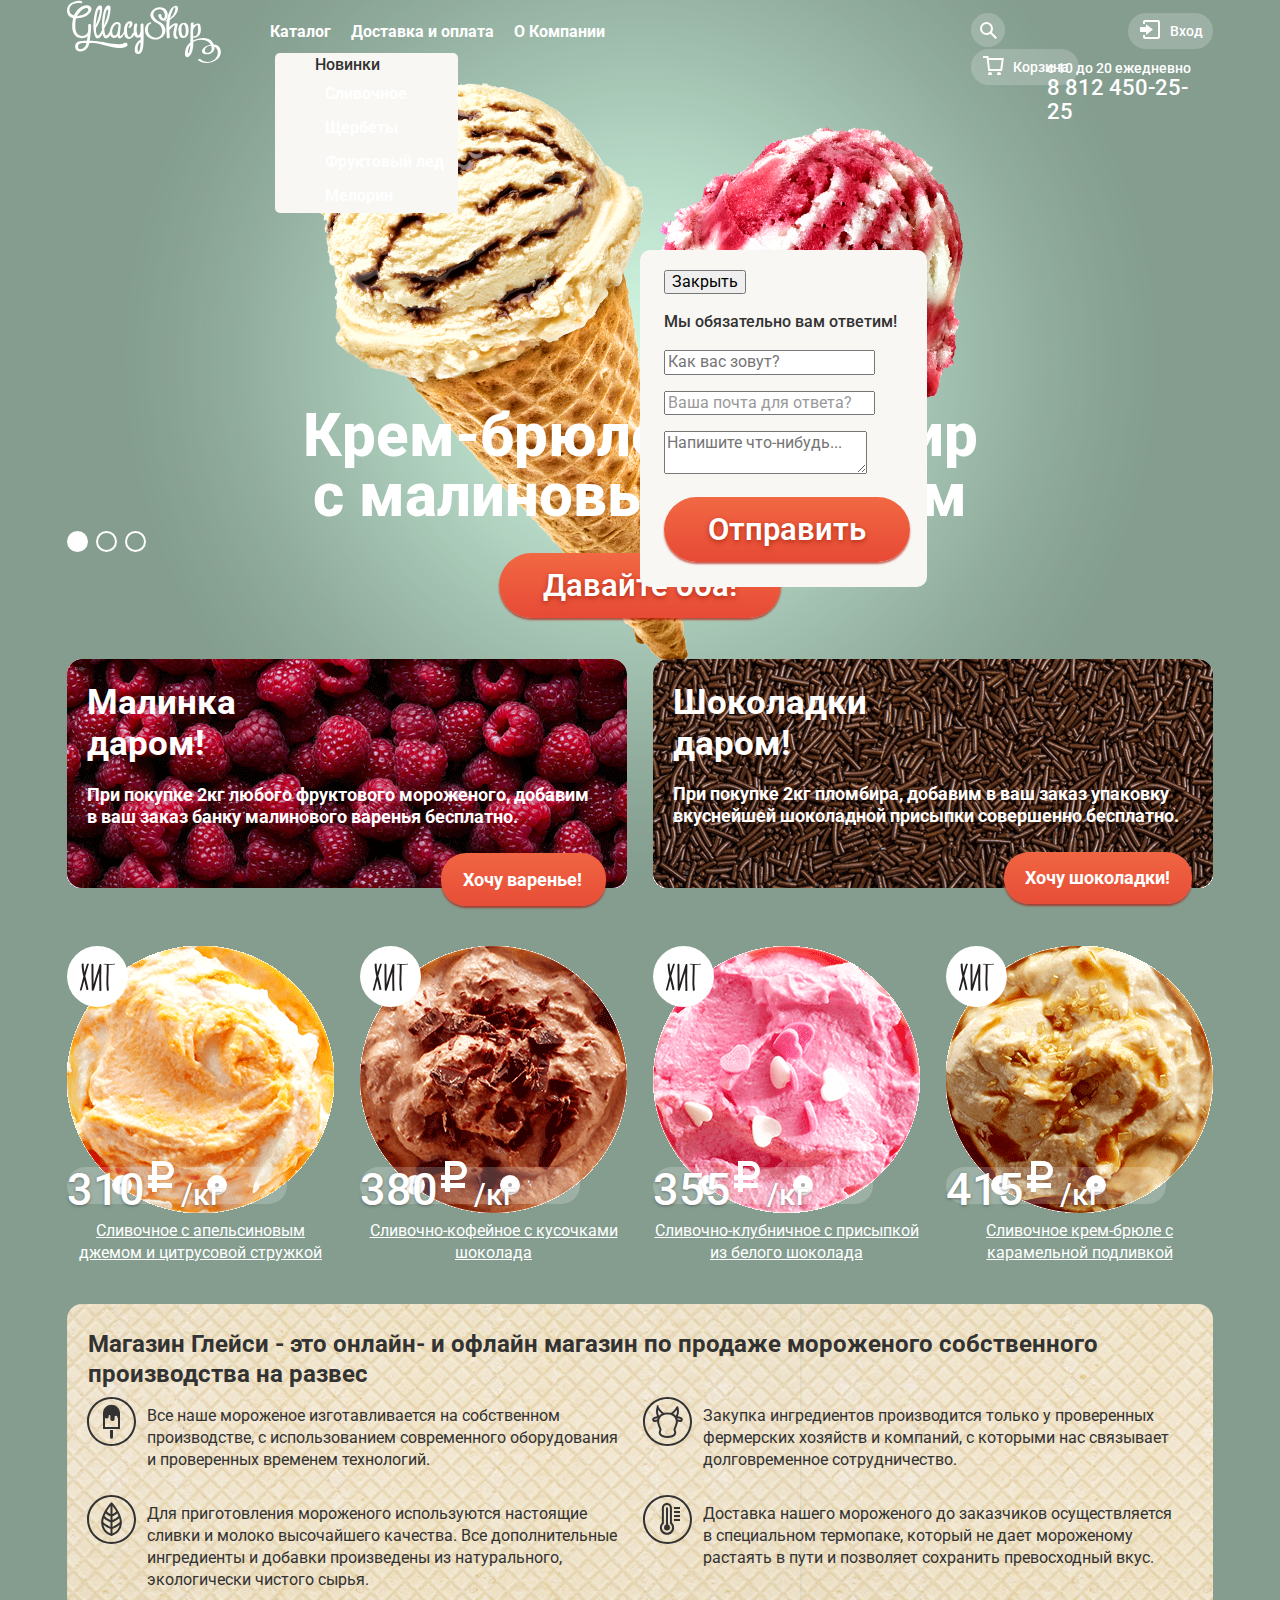
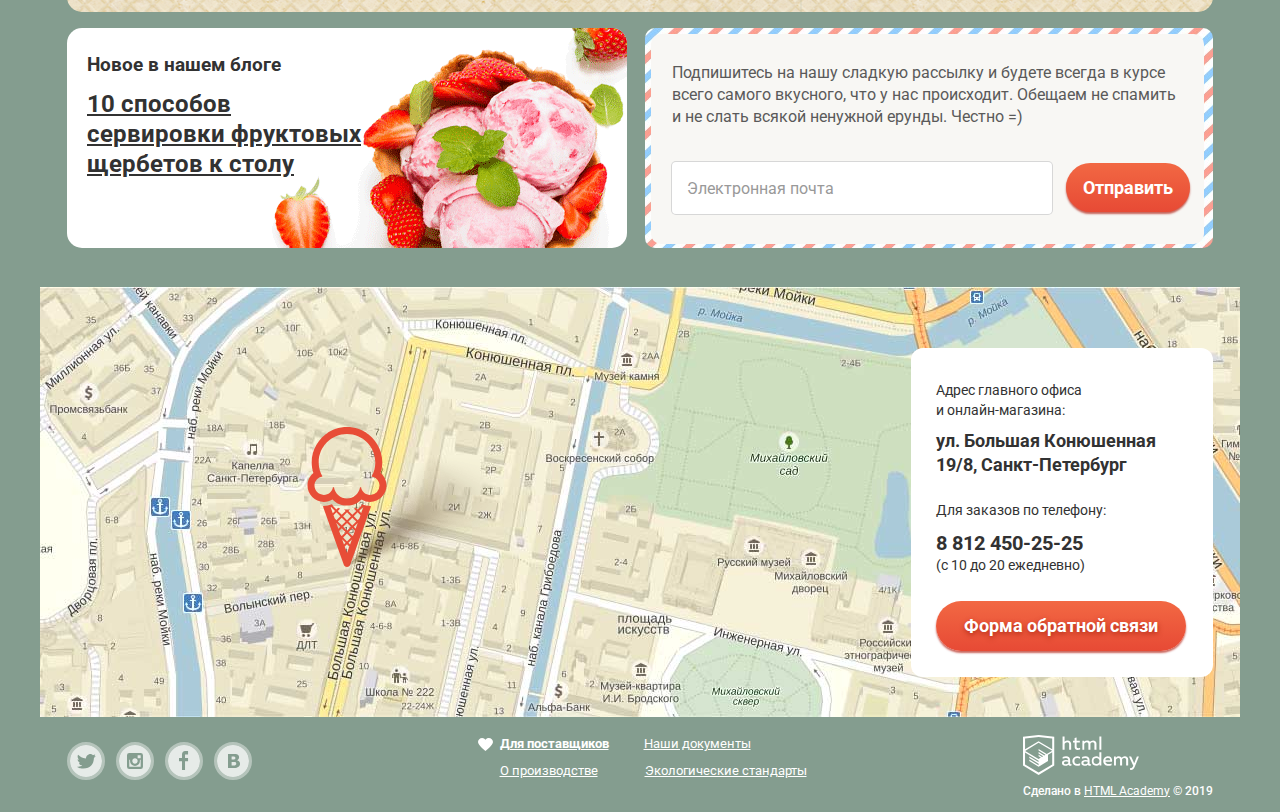
==== index.html @ 5ae2650d "изменяет стилизацию модалок" ====
<!DOCTYPE html>
<html lang="ru">

<head>
  <meta charset="utf-8">
  <title>HTML Academy: Глейси</title>
  <meta name="format-detection" content="telephone=no">
  <link href="https://fonts.googleapis.com/css?family=Roboto:700,900,500&subset=latin,cyrillic" rel="stylesheet"
    type="text/css">
  <link href="css/normalize.css" rel="stylesheet">
  <link href="css/style.css" rel="stylesheet">
</head>

<body>

  <input class="visually-hidden" type="radio" id="product-1" name="toggle" checked>
  <input class="visually-hidden" type="radio" id="product-2" name="toggle">
  <input class="visually-hidden" type="radio" id="product-3" name="toggle">

  <div class="site-wrapper">

    <header class="container main-header">

      <nav class="main-navigation">
        <a class="main-header-logo">
          <img src="img/svg-gllacy/logo.svg" width="154" height="64" alt="Логотип магазина Gllacy">
        </a>
        <ul class="site-navigation">
          <li class="catalog"><a href="catalog.html">Каталог</a>
            <ul class="modal modal-new-items">
              <li class="list-new-items">Новинки</li>
              <li><a href="#">Сливочное</a></li>
              <li><a href="#">Щербеты</a></li>
              <li><a href="#">Фруктовый лед</a></li>
              <li><a href="#">Мелорин</a></li>
            </ul>
          </li>
          <li class="delivery-payment"><a href="#">Доставка и оплата</a></li>
          <li class="about-company"><a href="#">О Компании</a></li>
        </ul>
        <ul class="user-navigation">
          <li>
            <a href="#" aria-label="Поиск" class="search-navigation"><span class="visually-hidden">Поиск</span></a>
            <form class="modal modal-search" action="https://echo.htmlacademy.ru" method="post">
              <p>
                <label class="visually-hidden" for="search-navigation">Поиск</label>
                <input class="search-navigation-user" id="search-navigation" type="search" name="search-navigation"
                  placeholder="Что ищем?">
              </p>
            </form>
          </li>
          <li>
            <a href="#" aria-label="Вход" class="login-navigation">Вход</a>
            <form class="modal modal-login" action="https://echo.htmlacademy.ru" method="post">
              <p>
                <label class="visually-hidden" for="modal-email">Электронная почта</label>
                <input class="login-modal-email" id="modal-email" type="email" name="login" placeholder="Электронная почта">
              </p>
              <p>
                <label class="visually-hidden" for="user-password">Пароль</label>
                <input class="login-modal-password" id="user-password" type="password" name="password" placeholder="Пароль">
              </p>
              <div class="login-help">
                <button class="login-button" type="submit">
                  Войти
                </button>
                <p class="login-password-info">
                  <a class="restore" href="#">Забыли пароль?</a>
                  <a class="new-registration" href="#">Новая регистрация</a>
                </p>
              </div>
            </form>
          </li>
          <li><a href="#" aria-label="Корзина" class="purchase-navigation">Корзина</a></li>
        </ul>
      </nav>
      <p class="schedule">с 10 до 20 ежедневно <a href="tel:+78124502525">8 812 450-25-25</a></p>

    </header>

    <div class="container">
      <section class="slider">
        <div class="slider-controls">
          <label for="product-1">Первый</label>
          <label for="product-2">Второй</label>
          <label for="product-3">Третий</label>
        </div>
        <ul class="slider-list">
          <li class="slider-item slide" id="slide1">
            <h3 class="slide-title">
              Крем-брюле и пломбир с малиновым джемом
            </h3>
            <a class="button slide-button" href="#">Давайте оба!</a>
          </li>
          <li class="slider-item slide" id="slide2">
            <h3 class="slide-title">
              Шоколадный пломбир и лимонный сорбет
            </h3>
            <a class="button slide-button" href="#">Давайте оба!</a>
          </li>
          <li class="slider-item slide" id="slide3">
            <h3 class="slide-title">
              Пломбир с помадкой и клубничный щербет
            </h3>
            <a class="button slide-button" href="#">Давайте оба!</a>
          </li>
        </ul>
      </section>
    </div>

    <main class="container">

      <h1 class="visually-hidden">Магазин «Глейси»</h1>

      <form class="modal modal-feedback" action="https://echo.htmlacademy.ru" method="post">
        <button class="modal-close" type="button">Закрыть</button>
        <p>Мы обязательно вам ответим!</p>
        <p>
          <label class="visually-hidden" for="your-name">Имя</label>
          <input class="login-name-user" id="your-name" type="text" name="login" placeholder="Как вас зовут?">
        </p>
        <p>
          <label class="visually-hidden" for="your-email">Почта для ответа</label>
          <input class="login-name-user" id="your-email" type="email" name="email" placeholder="Ваша почта для ответа?">
        </p>
        <p>
          <label class="visually-hidden" for="your-email">Сообщение клиента</label>
            <textarea id="your-message" placeholder="Напишите что-нибудь..."></textarea>
        </p>
        <button class="button" type="submit">
          Отправить
        </button>
      </form>

      <section class="promotion">
        <div class="promotion-raspberry">
          <h2 class="raspberry-free">Малинка даром!</h2>
          <p class="special-offer">При покупке 2кг любого фруктового мороженого, добавим в ваш заказ банку малинового
            варенья бесплатно.</p>
          <a href="#">Хочу варенье!</a>
        </div>
        <div class="promotion-chocolate">
          <h2 class="chocolate-free">Шоколадки даром!</h2>
          <p class="special-offer">При покупке 2кг пломбира, добавим в ваш заказ упаковку вкуснейшей шоколадной присыпки
            совершенно бесплатно.
          </p>
          <a href="#">Хочу шоколадки!</a>
        </div>
      </section>
      <section class="best-choice">
        <div class="ice-cream">
          <img src="img/ice-cream-creamy.png" width="267" height="267"
            alt="Сливочное с апельсиновым джемом и цитрусовой стружкой">
          <p class="price">310 <span class="weight">/кг</span></p>
          <a href="#">Сливочное с апельсиновым джемом и цитрусовой стружкой</a>
          <div class="quick-review">
            <a href="#">Быстрый просмотр</a>
          </div>
        </div>
        <div class="ice-cream">
          <img src="img/ice-cream-coffee.png" width="267" height="267" alt="Сливочно-кофейное с кусочками шоколада">
          <p class="price">380 <span class="weight">/кг</span></p>
          <a href="#">Сливочно-кофейное с кусочками шоколада</a>
          <div class="quick-review">
            <a href="#">Быстрый просмотр</a>
          </div>
        </div>
        <div class="ice-cream">
          <img src="img/ice-cream-strawberry.png" width="267" height="267"
            alt="Сливочно-клубничное с присыпкой из белого шоколада">
          <p class="price">355 <span class="weight">/кг</span></p>
          <a href="#">Сливочно-клубничное с присыпкой из белого шоколада</a>
          <div class="quick-review">
            <a href="#">Быстрый просмотр</a>
          </div>
        </div>
        <div class="ice-cream">
          <img src="img/ice-cream-creme-brulee.png" width="267" height="267"
            alt="Сливочное крем-брюле с карамельной подливкой">
          <p class="price">415 <span class="weight">/кг</span></p>
          <a href="#">Сливочное крем-брюле с карамельной подливкой</a>
          <div class="quick-review">
            <a href="#">Быстрый просмотр</a>
          </div>
        </div>
      </section>
      <section class="about-gllacy-store">
        <h3 class="features">Магазин Глейси - это онлайн- и офлайн магазин по продаже мороженого собственного
          производства
          на развес</h3>
        <ul class="features-list">
          <li class="feature-item">
            <p>Все наше мороженое изготавливается на собственном производстве, с использованием
              современного оборудования и проверенных временем технологий.</p>
          </li>
          <li class="feature-item">
            <p>Закупка ингредиентов производится только у проверенных фермерских хозяйств и компаний, с
              которыми нас связывает долговременное сотрудничество.</p>
          </li>
          <li class="feature-item">
            <p>Для приготовления мороженого используются настоящие сливки и молоко высочайшего качества.
              Все дополнительные ингредиенты и добавки произведены из натурального, экологически чистого сырья.</p>
          </li>
          <li class="feature-item">
            <p>Доставка нашего мороженого до заказчиков осуществляется в специальном термопаке, который
              не дает мороженому растаять в пути и позволяет сохранить превосходный вкус.</p>
          </li>
        </ul>
      </section>
      <div class="index-columns">
        <article class="news">
          <h3 class="news-title">Новое в нашем блоге</h3>
          <a href="#">10 способов сервировки фруктовых щербетов к столу</a>
        </article>
        <div class="mail-background">
          <section class="subscribe">
            <p class="call-to-subscribe">Подпишитесь на нашу сладкую рассылку и будете всегда в курсе всего самого
              вкусного, что у нас происходит.
              Обещаем не спамить и не слать всякой ненужной ерунды. Честно =)</p>
            <form class="user" action="https://echo.htmlacademy.ru" method="post">
              <input type="email" id="user-mail" placeholder="Электронная почта">
              <button class="submit">Отправить</button>
            </form>
          </section>
        </div>
      </div>

    </main>

    <section class="map">
      <div class="container">
        <address class="address">
          <p class="address-announcement">Адрес главного офиса и онлайн-магазина:</p>
          <p class="address-office">ул. Большая Конюшенная 19/8, Санкт-Петербург</p>
          <p class="order-phone">Для заказов по телефону:</p>
          <p class="phone-schedule"><a href="tel:+78124502525">8 812 450-25-25</a>
            (с 10 до 20 ежедневно)</p>
          <button class="button">Форма обратной связи</button>
        </address>
      </div>
    </section>

    <footer class="container">

      <div class="main-footer">
        <div class="footer-social">
          <a href="https://twitter.com" class="social-icon social-icon-twitter" aria-label="Глейси в Твиттере">
            <svg xmlns="http://www.w3.org/2000/svg" width="32" height="32" viewBox="0 0 32 32">
              <path fill="#FFF"
                d="M16 0C7.164 0 0 7.164 0 16c0 8.837 7.164 16 16 16 8.837 0 16-7.163 16-16 0-8.836-7.163-16-16-16zm7.944 12.809c-.251 6.516-3.463 10.832-10.992 10.702h-.486c-.447 0-4.543-.443-5.344-1.823 2.479.19 4.247-.406 5.12-1.136-1.048-.289-2.923-.461-3.251-2.848.384.104.618.221 1.299.113-1.307-.824-2.758-1.519-2.679-3.643.311.317 1.164.518 1.46.457-.768-.233-2.149-3.244-.974-4.781 1.984 1.79 4.075 3.482 7.804 3.643.227-2.214 1.24-3.699 3.168-4.325 1.84-.479 3.255.26 3.901 1.138.737-.224 1.453-.466 2.193-.685-.004.833-.569 1.463-.935 1.709.747.165 1.423-.475 1.423-.475-.184.963-1.094 1.725-1.707 1.954z">
              </path>
            </svg>
          </a>
          <a href="https://www.instagram.com" class="social-icon social-icon-instagram"
            aria-label="Глейси в Инстаграме">
            <svg xmlns="http://www.w3.org/2000/svg" width="32" height="32" viewBox="0 0 32 32">
              <g fill="#FFF">
                <path
                  d="M20.916 16a4.938 4.938 0 1 1-9.877 0c0-.394.051-.773.138-1.14h-.897v6.838h11.396V14.86h-.897c.086.367.137.746.137 1.14z">
                </path>
                <path
                  d="M15.978 18.659c1.466 0 2.659-1.193 2.659-2.659s-1.193-2.659-2.659-2.659c-1.466 0-2.659 1.193-2.659 2.659s1.192 2.659 2.659 2.659zM18.637 10.302h3.039v3.039h-3.039z">
                </path>
                <path
                  d="M16 0C7.164 0 0 7.164 0 16c0 8.837 7.164 16 16 16 8.837 0 16-7.163 16-16 0-8.836-7.163-16-16-16zm7.955 21.698a2.285 2.285 0 0 1-2.279 2.279H10.279A2.285 2.285 0 0 1 8 21.698V10.302a2.286 2.286 0 0 1 2.279-2.279h11.396a2.286 2.286 0 0 1 2.279 2.279v11.396z">
                </path>
              </g>
            </svg>
          </a>
          <a href="https://www.facebook.com" class="social-icon social-icon-fb" aria-label="Глейси в Фейсбуке">
            <svg xmlns="http://www.w3.org/2000/svg" width="32" height="32" viewBox="0 0 32 32">
              <path fill="#FFF"
                d="M16 0C7.164 0 0 7.163 0 16s7.164 16 16 16c8.837 0 16-7.164 16-16S24.837 0 16 0zm4.062 9.455h-3.021v3.444h3.021v3.445h-3.021v8.61H14.02v-8.61H11v-3.445h3.021V9.455c0-1.902 1.353-3.445 3.021-3.445h3.021v3.445z">
              </path>
            </svg>
          </a>
          <a href="https://vk.com" class="social-icon social-icon-vk" aria-label="Глейси во Вконтакте">
            <svg xmlns="http://www.w3.org/2000/svg" width="32" height="32" viewBox="0 0 32 32">
              <g fill="#FFF">
                <path
                  d="M16.637 14.495c.402-.019.719-.082.951-.188.326-.145.54-.33.641-.559.101-.229.15-.496.15-.797 0-.232-.058-.465-.174-.697-.116-.232-.322-.405-.617-.517-.264-.1-.592-.155-.984-.165a76.242 76.242 0 0 0-1.652-.014h-.339v2.965h.565c.571 0 1.057-.009 1.459-.028zM18.118 17.084c-.282-.081-.672-.125-1.166-.132a127.97 127.97 0 0 0-1.55-.009h-.79v3.493h.264c1.014 0 1.74-.003 2.18-.009a3.2 3.2 0 0 0 1.212-.245c.377-.157.633-.364.774-.625s.214-.562.214-.9c0-.446-.088-.788-.261-1.03-.17-.241-.464-.423-.877-.543z" />
                <path
                  d="M16 0C7.164 0 0 7.164 0 16c0 8.837 7.164 16 16 16 8.837 0 16-7.163 16-16 0-8.836-7.163-16-16-16zm6.602 20.531a3.73 3.73 0 0 1-1.124 1.327c-.552.415-1.161.71-1.823.886s-1.501.264-2.519.264h-6.121V8.987h5.443c1.13 0 1.957.038 2.48.113a5.126 5.126 0 0 1 1.561.5c.533.27.929.632 1.189 1.087.26.455.392.975.392 1.558 0 .678-.179 1.278-.536 1.795-.358.518-.863.92-1.517 1.208v.075c.917.182 1.642.559 2.179 1.13.537.571.807 1.325.807 2.261 0 .678-.138 1.283-.411 1.817z">
                </path>
              </g>
            </svg>
          </a>
        </div>
        <div class="footer-info">
          <a href="#">Для поставщиков</a>
          <a href="#">Наши документы</a>
          <a href="#">О производстве</a>
          <a href="#">Экологические стандарты</a>
        </div>
        <div class="footer-copyright">
          <img src="img/svg-gllacy/logo-htmlacademy.svg" width="116" height="40" alt="Логотип HTML-Академии">
          <p class="copyright">Сделано в <a href="https://htmlacademy.ru/intensive/htmlcss">HTML Academy</a> &copy; 2019
          </p>
        </div>
      </div>

    </footer>

  </div>

</body>

</html>
---- css/style.css ----
html,
body {
  min-height: 100vh;
  margin: 0;
}

body {
  min-width: 960px;

  font-size: 18px;
  line-height: 1.2;
  font-family: Roboto, "Arial", sans-serif;
}

.visually-hidden {
  position: absolute;

  width: 1px;
  height: 1px;

  clip: rect(0, 0, 0, 0);
}

.site-wrapper {
  min-width: 940px;
  background-color: #849d8f;
  background-image: url("../img/slider-item1.png");
  background-repeat: no-repeat;
  background-position: top center;

  transition: background-image 0.5s ease, background-color 0.5s ease;

  min-height: 100vh;
}

.site-wrapper::before,
.site-wrapper::after {
  content: "";

  visibility: hidden;
}

.site-wrapper::before {
  background-image: url("../img/slider-item2.png");
}

.site-wrapper::after {
  background-image: url("../img/slider-item3.png");
}

body, .inner-page {
  margin: 0;
  padding: 0;

  font-family: "Roboto", Arial, sans-serif;
  font-size: 16px;
  line-height: 24px;
  font-weight: 500;
  color: #ffffff;
  background-color: #849d8f;
  box-sizing: border-box;
}

a {
  color: #ffffff;
  text-decoration: none;
}

img {
  max-width: 100%;
  height: auto;
}

.visually-hidden:not(:focus):not(:active),
input[type="checkbox"].visually-hidden,
input[type="radio"].visually-hidden {
  position: absolute;

  width: 1px;
  height: 1px;
  margin: -1px;
  border: 0;
  padding: 0;

  white-space: nowrap;

  clip-path: inset(100%);
  clip: rect(0 0 0 0);
  overflow: hidden;
}

.container {
  margin: 0 auto;
  padding: 0 27px;
  width: 1146px;
}

.main-header {
  position: relative;
  z-index: 1;
}

.main-navigation {
  position: relative;

  display: flex;
  justify-content: space-between;

  color: #ffffff;
}

.site-navigation,
.user-navigation {
  margin: 0;
  padding: 0;

  list-style: none;
}

.site-navigation {
  content: "";

  position: absolute;
  top: 0;
  left: 193px;

  display: flex;
  justify-content: space-between;
  flex-wrap: wrap;

  width: 355px;
  margin-top: 15px;
}

.site-navigation .catalog {
  position: relative;
}

.catalog .modal-new-items {
  content: "";

  position: absolute;
  top: 38px;
  left: 15px;

  /*display: none;*/
  width: 143px;

  list-style: none;
  border-radius: 5px;
}

.site-navigation a {
  display: inline-block;
  padding: 8px 10px;
  border-radius: 20px;

  color: #ffffff;
  font-size: 16px;
  line-height: 18px;
  font-weight: bold;
}

.site-navigation a:hover {
  color: #323232;
  background-color: #f7f6f3;
}

.catalog > a:active, .delivery-payment > a:active, .about-company > a:active {
  color: #323232;
  background-color: #f7f6f3;

  box-shadow: inset 0 1px 1px 1px #8a8a8a;
}

.site-navigation .active > a {
  color: #ffffff;
  background-color: #d07058;
}

.user-navigation {
  position: relative;

  display: flex;
  flex-wrap: wrap;
  justify-content: space-between;

  width: 250px;
  margin-top: 13px;
  margin-bottom: 0;

  font-size: 14px;
  line-height: 16px;
}

.user-navigation a {
  display: block;
  margin-left: 8px;
  padding: 5px 10px;

  vertical-align: middle;
  color: #ffffff;
}

.user-navigation .search-navigation {
  padding: 17px;

  background-color: rgba(255, 255, 255, 0.2);

  background-image: url("../img/svg-gllacy/loupe.svg");
  background-repeat: no-repeat;
  background-position: 55% 50%;
  border-radius: 50%;
}

.user-navigation .search-navigation:hover {
  background-color: #f8f7f4;
  background-image: url("../img/svg-gllacy/loupe-hover.svg");
}

.user-navigation .login-navigation {
  position: relative;
  padding: 10px;
  padding-left: 42px;

  background-color: rgba(255, 255, 255, 0.2);
  border-radius: 20px;
}

.login-navigation::before {
  content: "";

  position: absolute;
  top: 7px;
  left: 12px;

  width: 21px;
  height: 19px;

  background-image: url("../img/svg-gllacy/entrance.svg");
  background-repeat: no-repeat;
  background-position: 0 0;
}

.user-navigation .login-navigation:hover {
  color: #323232;
  background-color: #f8f7f4;
}

.user-navigation .login-navigation:hover::before {
  background-image: url("../img/svg-gllacy/entrance-hover.svg");
}

.user-navigation .purchase-navigation {
  position: relative;
  padding: 10px;
  padding-left: 42px;

  background-color: rgba(255, 255, 255, 0.2);
  border-radius: 20px;
}

.purchase-navigation::before {
  content: "";

  position: absolute;
  top: 7px;
  left: 12px;

  width: 21px;
  height: 19px;

  background-image: url("../img/svg-gllacy/basket.svg");
  background-repeat: no-repeat;
  background-position: 0 0;
}

.user-navigation .purchase-navigation:hover {
  color: #323232;
  background-color: #f8f7f4;
}

.user-navigation .purchase-navigation:hover::before {
  background-image: url("../img/svg-gllacy/basket-hover.svg");
}

.user-navigation .purchase-done-navigation {
  position: relative;
  padding: 9px;
  padding-left: 42px;

  color: #323232;
  background-color: #f8f7f4;
  border-radius: 20px;
}

.purchase-done-navigation::before {
  content: "";

  position: absolute;
  top: 9px;
  left: 14px;

  width: 21px;
  height: 19px;

  background-image: url("../img/svg-gllacy/basket-red.svg");
  background-repeat: no-repeat;
  background-position: 0 0;
}

.modal {
  z-index: 40;

  color: #323232;
  background-color: #f8f7f4;
}

.modal-search {
  content: "";

  position: absolute;
  top: 37px;
  right: 207px;

  display: none;
  width: 341px;

  box-shadow: 0px 20px 20px 0 rgba(0, 0, 0, 0.4);
  border-radius: 5px;
}

.modal-search input[type="search"] {
  margin-left: 15px;
  padding: 6px 145px 5px 15px;
  box-sizing: border-box;

  color: #323232;
  font-family: "Roboto 500", "Arial", sans-serif;
  font-size: 14px;
  line-height: 24px;
  font-weight: normal;

  border: solid 1px rgba(178, 178, 178, 0.52);
  background-color: #ffffff;

  border-radius: 3px;
}

input[type="search"]::-moz-placeholder {
  color: #999999;
 }
 input[type="search"]::-webkit-input-placeholder { color: #999999;}
 input[type="search"]:-ms-input-placeholder { color: #999999; }
 input[type="search"]::-ms-input-placeholder { color: #999999; }
 input[type="search"]::placeholder { color: #999999;
}

.search-navigation:hover + .modal-search {
  display: block;
}

.modal-login {
  content: "";

  position: absolute;
  top: 38px;
  right: 115px;

  display: none;
  width: 276px;

  box-shadow: 0px 20px 20px 0 rgba(0, 0, 0, 0.4);
  border-radius: 5px;
}

.modal-login input[type="email"] {
  margin-left: 15px;
  padding: 6px 83px 10px 18px;
  box-sizing: border-box;

  color: #323232;
  font-family: "Roboto 500", "Arial", sans-serif;
  font-size: 14px;
  line-height: 24px;
  font-weight: normal;

  border: solid 1px rgba(178, 178, 178, 0.52);
  background-color: #ffffff;

  border-radius: 3px;
}

input[type="email"]::-moz-placeholder {
  color: #999999;
 }
 input[type="email"]::-webkit-input-placeholder { color: #999999;}
 input[type="email"]:-ms-input-placeholder { color: #999999; }
 input[type="email"]::-ms-input-placeholder { color: #999999; }
 input[type="email"]::placeholder { color: #999999;
}

.modal-login input[type="password"] {
  margin-left: 15px;
  padding: 6px 83px 10px 18px;
  box-sizing: border-box;

  color: #323232;
  font-family: "Roboto 500", "Arial", sans-serif;
  font-size: 14px;
  line-height: 24px;
  font-weight: normal;

  border: solid 1px rgba(178, 178, 178, 0.52);
  background-color: #ffffff;

  border-radius: 3px;
}

input[type="password"]::-moz-placeholder {
  color: #999999;
 }
 input[type="password"]::-webkit-input-placeholder { color: #999999;}
 input[type="password"]:-ms-input-placeholder { color: #999999; }
 input[type="password"]::-ms-input-placeholder { color: #999999; }
 input[type="password"]::placeholder { color: #999999;
}

.modal-login input:hover,
.modal-search input:hover {
  border: solid 2px rgba(154, 154, 154, 0.52);
}

.modal-login input:focus,
.modal-search input:focus {
  border: solid 2px rgba(46, 136, 228, 0.52);
}

.login-help {
  display: flex;
  flex-wrap: wrap;
  justify-content: space-between;
}

.login-help a {
  font-size: 14px;
  line-height: 20px;
  font-family: "Roboto 500", "Arial", sans-serif;
  font-weight: normal;
  font-weight: normal;
  color: #323232;
  text-decoration: underline;
}

.login-help a:hover,
.login-help a:active {
  color: #e84d37;
}

.login-button {
  margin-top: 25px;
  margin-left: 20px;

  width: 100px;
  height: 44px;

  font-size: 18px;
  line-height: 24px;
  font-weight: bold;
  box-shadow: 0px 1px 2px 0 #ac1000;
  color: #fefefe;

  background-image: linear-gradient(to top, #e74a35, #f26843);
  border: none;
  border-radius: 20px;

  cursor: pointer;
}

.login-button:hover {
  background: linear-gradient(to bottom, #f58669 0%, #ec6f5e 100%);
  box-shadow: 0 2px 2px rgba(172, 16, 0, 1);
}

.login-button:active {
  background: linear-gradient(to bottom, #d84732 0%, #e1613e 100%);
  box-shadow: inset 0 2px 2px rgba(172, 16, 0, 1);
}

.login-navigation:hover + .modal-login {
  display: block;
}

.modal-feedback {
  position: fixed;
  top: 250px;
  left: 50%;
  z-index: 40;

  width: 478;
  min-height: 200px;
  padding: 20px 17px 25px 24px;

  border-radius: 10px;
}

.schedule {
  position: absolute;
  top: 60px;
  right: 27px;

  display: flex;
  flex-direction: column;
  margin-top: 0;
  width: 166px;

  font-size: 14px;
  line-height: 16px;
}

.schedule .schedule-hour {
  padding-left: 18px;
}

.schedule a {
  font-size: 22px;
  line-height: 24px;
}

.schedule a:hover,
.schedule a:focus,
.schedule a:active {
  color: #ffbc9e;
}

.slider {
  position: relative;

  padding-top: 321px;

  text-align: center;
  color: #ffffff;
}

.slider-list {
  margin: 0;
  padding: 0;

  list-style: none;
}

.slide {
  display: none;
}

.slide-title {
  width: 700px;
  margin: 0 auto;
  margin-bottom: 27px;

  font-size: 60px;
  line-height: 60px;
  font-weight: 800;
}

.button {
  display: inline-block;
  padding: 12px 44px;

  font-weight: 600;
  font-size: 31px;
  line-height: 41px;
  text-align: center;
  color: #ffffff;
  vertical-align: top;
  text-decoration: none;
  text-shadow: 0 2px 5px rgba(160, 32, 11, 0.76);

  background: #f26843;
  background: linear-gradient(to bottom, #f26843 0%, #e74a35 100%);
  border-radius: 50px;
  box-shadow: 0 2px 2px rgba(172, 16, 0, 0.64);
  border: none;

  cursor: pointer;
}

.button:hover {
  background: linear-gradient(to bottom, #f58669 0%, #ec6f5e 100%);
  box-shadow: 0 2px 2px rgba(172, 16, 0, 1);
}

.button:active {
  background: linear-gradient(to bottom, #d84732 0%, #e1613e 100%);
  box-shadow: inset 0 2px 2px rgba(172, 16, 0, 1);
}

.slider-controls {
  position: absolute;
  bottom: 63px;
  left: 0;
  z-index: 20;

  font-size: 0;
}

.slider-controls label {
  display: inline-block;
  width: 17px;
  height: 17px;
  margin-right: 8px;

  vertical-align: top;

  background-color: transparent;
  border: 2px solid #ffffff;
  border-radius: 50%;
  cursor: pointer;
}

#product-1:checked ~ .site-wrapper {
  background-color: #849d8f;
  background-image: url("../img/slider-item1.png");
}

#product-2:checked ~ .site-wrapper {
  background-color: #8996a6;
  background-image: url("../img/slider-item2.png");
}

#product-3:checked ~ .site-wrapper {
  background-color: #9d8b84;
  background-image: url("../img/slider-item3.png");
}

#product-1:checked ~ .site-wrapper #slide1,
#product-2:checked ~ .site-wrapper #slide2,
#product-3:checked ~ .site-wrapper #slide3 {
  display: block;
}

#product-1:checked ~ .site-wrapper label[for="product-1"],
#product-2:checked ~ .site-wrapper label[for="product-2"],
#product-3:checked ~ .site-wrapper label[for="product-3"] {
  background-color: #ffffff;
}

.breadcrumbs {
  margin-top: 0;
}

.breadcrumbs .page-navigation {
  padding-left: 0;

  font-size: 14px;
  line-height: 16px;
  font-weight: normal;
  list-style: none;
  line-height: 14px;
}

.breadcrumbs a {
  color: #ffffff;
}

.page-navigation {
  display: flex;
  margin-top: 18px;
  margin-bottom: 0;
}

.page-navigation a  {
  padding-right: 8px;
}

.page-navigation .arrow  {
  padding-right: 7px;
}

.page-navigation .active a {
  padding-right: 0;

  text-decoration: none;
}

.page-navigation a:hover,
.page-navigation a:focus,
.page-navigation a:active {
  color: #ffbc9e;
}

/*.modal-new-items {
  border-radius: 5px;

  background-color: #f8f7f4;
  list-style: none;
}

.list-new-items {
  border-bottom: 1px solid #d1d0ce;
  padding: 5px 10px;

  color: #323232;
  text-align: center;
  list-style: none;
}

.modal-new-items a {
  display: block;
  padding: 5px 10px;

  font-weight: normal;
  color: #323232;
}

.modal-new-items li:not(:first-child) a:hover {
  background-color: #fbded7;
}

.modal-new-items li:not(:first-child) a:active {
  background-color: #f6b5a5;
}*/

.ice-cream-header {
  margin-top: 5px;
  margin-bottom: 28px;

  font-size: 35px;
  line-height: 41px;
}

.filter {
  display: flex;
  justify-content: space-between;
  flex-wrap: wrap;

  width: 861px;

  line-height: 18px;
}

.filter-sorting {
  width: 194px;
}

.filter-price {
  width: 220px;
}

.filter-fat-radio {
  width: 415px;
}

.filter-fillers-checkbox {
  width: 703px;
}

.filter-sorting,
.filter-price,
.filter-fat {
  padding: 0;
  margin: 0;
  margin-bottom: 10px;

  border: none;
}

.filter-fillers {
  padding: 0;
  margin: 0;

  border: none;
}

.filter .filter-sorting,
.filter .filter-price,
.filter .filter-fillers {
  margin-right: 14px;
}

.filter-sorting-legend,
.filter-price-legend,
.filter-fat-legend,
.filter-fillers-legend {
  margin-bottom: 7px;
  margin-left: 17px;

  font-size: 14px;
  line-height: 16px;
}

.sorting-select {
  position: relative;

  padding: 7px 11px 8px 11px;

  line-height: 18px;

  color: #ffffff;
  background-color: rgba(255, 255, 255, 0.2);
  border: none;
  border-radius: 30px;

  cursor: pointer;
}

.sorting-select::after {
  position: absolute;
  top: 10px;
  right: 15px;

  width: 11px;
  height: 10px;


  background-image: url("../img/svg-gllacy/icon-down-dir - Copy.svg");
  background-repeat: no-repeat;
  background-position: 0 0;
}

.sorting-select:hover {
  color: #323232;
}

.price {
  position: relative;

  width: 220px;
  height: 37px;

  background-color: rgba(255, 255, 255, 0.2);
  background-image: url("../img/svg-gllacy/filter-button.svg"), url("../img/svg-gllacy/filter-button.svg");
  background-repeat: no-repeat;
  background-position: 45px 8px, 140px 8px;
  border-radius: 30px;

  cursor: pointer;
}

.inner-price-1 {
  position: absolute;
  top: 16px;
  left: 22px;

  width: 176px;
  height: 4px;

  background-color: rgba(255, 255, 255, 0.4);
}

.inner-price-2 {
  position: absolute;
  top: 16px;
  left: 58px;

  width: 88px;
  height: 4px;

  background-color: rgba(255, 255, 255, 0.8);
}

.filter-fat-radio,
.filter-fillers-checkbox {
  display: flex;
  padding: 0;
  margin: 0;

  list-style: none;
  line-height: 18px;

  background-color: rgba(255, 255, 255, 0.2);
  border-radius: 30px;
}

.filter-fat-radio .filter-option {
  padding: 11px 3px 12px 45px;
}

.filter-fillers-checkbox .filter-option {
  padding: 9px 3px 12px 45px;
}

.filter-fat-radio .filter-option:last-child,
.filter-fillers-checkbox .filter-option:last-child {
  padding-right: 10px;
}

.filter-option .filter-label {
  position: relative;
  display: block;

  cursor: pointer;
  user-select: none;
}

.filter-input-radio + .filter-label::before {
  content: "";

  position: absolute;
  top: -5px;
  left: -29px;

  width: 25px;
  height: 25px;

  background-image: url("../img/svg-gllacy/radio-off.svg");
  background-repeat: no-repeat;
  background-position: 0 0;

  opacity: 0.5;
}

.filter-input-radio:checked + .filter-label::before {
content: "";

position: absolute;
top: -5px;
left: -29px;

width: 25px;
height: 25px;

background-image: url("../img/svg-gllacy/radio-on.svg");
background-repeat: no-repeat;
background-position: 0 0;

opacity: 0.5;
}


.filter-input-checkbox + .filter-label::before {
content: "";
position: absolute;
top: -2px;
left: -30px;

width: 27px;
height: 23px;

background-image: url("../img/svg-gllacy/checkbox-off.svg");
background-repeat: no-repeat;
background-position: 0 0;

opacity: 0.5;
}

.filter-input-checkbox:checked + .filter-label::before {
content: "";

position: absolute;
top: -2px;
left: -30px;

width: 27px;
height: 23px;

background-image: url("../img/svg-gllacy/checkbox-on.svg");
background-repeat: no-repeat;
background-position: 0 0;

opacity: 0.5;
}

.filter-input-radio + .filter-label:hover::before,
.filter-input-checkbox + .filter-label:hover::before {
  opacity: 1;
}

.filter-button {
  margin-top: 22px;
  padding: 5px 15px;
  width: 144px;
  height: 37px;

  font-size: 16px;
  line-height: 18px;
  color: #ffffff;
  background-color: rgba(255, 255, 255, 0.2);
  border-radius: 30px;
  border: 2px solid #ffffff;

  cursor: pointer;
}

.filter-button:hover {
  color: #323232;
  border: none;
  background-color:  #ffffff;
}

.filter-button:active {
  height: 36px;

  color: #323232;
  border: none;
  box-shadow: inset 0px 2px 1px 0 #696969;
  background-color:  #ededed;
}

.promotion {
  display: flex;
  justify-content: space-between;
  margin-top: 41px;
  margin-bottom: 40px;
}

.promotion .promotion-raspberry, .promotion .promotion-chocolate {
  display: flex;
  flex-direction: column;
  width: 560px;
  min-height: 229px;

  border-radius: 15px;
  font-weight: bold;
  background-repeat: no-repeat;
}

.promotion-raspberry {

  background-image: url("../img/promotion-raspberry.png");
}

.promotion-chocolate {
  background-image: url("../img/promotion-chocolate.png");
}

.promotion .raspberry-free, .promotion .chocolate-free {
  margin: 0;

  font-size: 35px;
  line-height: 41px;
  font-weight: bold;
}

.promotion .raspberry-free {
  padding: 23px 267px 20px 20px;
}

.promotion .chocolate-free {
  padding: 23px 223px 19px 20px;
}

.promotion .special-offer {
  margin-top: 0;
  margin-bottom: 25px;
  padding-left: 20px;

  font-size: 18px;
  line-height: 22px;
  font-weight: bold;
}

.promotion-raspberry .special-offer {
  padding-right: 30px;
}

.promotion-chocolate .special-offer {
  padding-right: 27px;
}

.promotion a {
  display: inline-block;
  align-self: flex-end;

  font-size: 18px;
  line-height: 24px;
  color: #ffffff;

  box-shadow: 0px 2px 2px 0 rgba(172, 16, 0, 0.64);
  background-image: linear-gradient(to top, #e74d37, #f06542);
  border-radius: 25px;
}

.promotion-raspberry a {
  margin-right: 21px;
  padding: 15px 24px 14px 22px;
}

.promotion-chocolate a {
  margin-right: 21px;
  padding: 14px 22px 14px 21px;
}

.promotion-raspberry a:hover, .promotion-chocolate a:hover {
  box-shadow: 0px 2px 2px 0 rgba(172, 16, 0, 0.64);
  background-image: linear-gradient(to top, #ed705e, #f48569);
}

.promotion-raspberry a:active, .promotion-chocolate a:active {
  box-shadow: inset 0px 2px 2px 0 rgba(149, 39, 24, 0.46);
  background-image: linear-gradient(to top, #e0603e, #d84732);
}

.enumeration-of-orders {
  display: none;
}

.best-choice, .main-ice-cream {
  display: flex;
  margin: 0 auto;
  justify-content: space-between;
  flex-wrap: wrap;
}

.main-ice-cream {
  margin-top: 40px;
  margin-bottom: 52px;
}

.best-choice .ice-cream, .main-ice-cream .ice-cream {
  width: 267px;
}

.best-choice a, .main-ice-cream a {
  display: block;

  color: #ffffff;
  text-align: center;
}

.best-choice a:hover,
.best-choice a:focus,
.best-choice a:active {
   color: #ffbc9e;
}

.best-choice .price, .main-ice-cream .price {
  margin: 0;
}

.best-choice a, .main-ice-cream a {
  font-size: 16px;
  line-height: 22px;

  font-weight: normal;
  text-decoration: underline;
}

.best-choice a:hover,
.best-choice a:focus,
.best-choice a:active,
.main-ice-cream a:hover,
.main-ice-cream a:focus,
.main-ice-cream a:active {
  color: #ffbc9e;
}

.best-choice .weight, .main-ice-cream .weight {
  font-size: 30px;
}

.best-choice, .main-ice-cream {
  font-size: 45px;
  line-height: 45px;
}

.main-ice-cream .ice-cream-assortment {
  font-size: 35px;
  line-height: 35px;
}

.ice-cream {
  position: relative;
  z-index: 30;

  margin-bottom: 40px;
}

.best-choice .ice-cream::before {
  content: "";

  position: absolute;
  top: 0;
  left: 0;

  width: 61px;
  height: 61px;

  background-image: url("../img/svg-gllacy/hit.svg");
  background-repeat: no-repeat;
  background-position: 0 0;
}

.ice-cream::after {
  content: "";

  position: absolute;
  bottom: 71px;
  left: 79px;

  width: 32px;
  height: 34px;

  background-image: url("../img/svg-gllacy/ruble.svg");
  background-repeat: no-repeat;
  background-position: 0 0;
}

.ice-cream .price {
  position: absolute;
  bottom: 60px;

  text-shadow: 0px 1px 3px rgba(49, 50, 53, 0.5);
}

.price .weight {
  display: inline-block;
  margin-left: 25px;
}

.quick-review {
  display: none;
  position: absolute;
  z-index: -1;
  top: -6px;
  left: -13px;

  width: 293px;
  height: 405px;

  background-color: rgba(255, 255, 255, 0.2);
  border-radius: 5px;
  box-shadow: 0px 20px 20px 0 rgba(0, 0, 0, 0.4);
}

.quick-review a {
  align-self: flex-end;
  z-index: 20;

  display: inline-block;
  margin-left: 40px;
  margin-bottom: 20px;
  padding: 13px 17px;

  font-size: 18px;
  line-height: 24px;
  font-weight: bold;
  text-decoration: none;

  background-image: linear-gradient(to bottom, #e74a35, #f26843);
  border-radius: 25px;
  box-shadow: 0px 2px 2px 0 rgba(158, 67, 52, 0.64);
}

.ice-cream:hover {
  z-index: 40;
}

.ice-cream:hover .quick-review {
  display: flex;
}

.ice-cream:hover .quick-review a {
  color: #ffffff;
}

.about-gllacy-store {
  margin: 0 auto;

  font-size: 16px;
  color: #323232;
  background-image: url("../img/wafer-pattern.png");

  border-radius: 15px;
}

.about-gllacy-store .features {
  margin: 0;
  padding-top: 25px;
  padding-left: 21px;
  width: 1013px;

  font-size: 24px;
  line-height: 30px;
  color: #323232;
}

.about-gllacy-store .features-list {
  display: flex;
  justify-content: space-around;
  flex-wrap: wrap;
  margin-top: 0;
  padding-bottom: 5px;

  line-height: 22px;
  font-weight: normal;

  list-style: none;
}

.features-list .feature-item:nth-child(2n) {
  width: 470px;
}

.features-list .feature-item:nth-child(2n+1) {
  width: 476px;
}

.features-list .feature-item {
  position: relative;
}

.features-list .feature-item:nth-child(1)::before {
  content: "";

  position: absolute;
  top: 8px;
  left: -60px;

  width: 49px;
  height: 49px;

  background-image: url("../img/svg-gllacy/ice-cream.svg");
  background-repeat: no-repeat;
  background-position: 0 0;
}

.features-list .feature-item:nth-child(2)::before {
  content: "";

  position: absolute;
  top: 8px;
  left: -60px;

  width: 49px;
  height: 49px;

  background-image: url("../img/svg-gllacy/cow.svg");
  background-repeat: no-repeat;
  background-position: 0 0;
}

.features-list .feature-item:nth-child(3)::before {
  content: "";

  position: absolute;
  top: 8px;
  left: -60px;

  width: 49px;
  height: 49px;

  background-image: url("../img/svg-gllacy/eco.svg");
  background-repeat: no-repeat;
  background-position: 0 0;
}

.features-list .feature-item:nth-child(4)::before {
  content: "";

  position: absolute;
  top: 8px;
  left: -60px;

  width: 49px;
  height: 49px;

  background-image: url("../img/svg-gllacy/thermometer.svg");
  background-repeat: no-repeat;
  background-position: 0 0;
}

.index-columns {
  display: flex;
  justify-content: space-between;
  margin-bottom: 39px;
}

.news {
  width: 560px;
  min-height: 220px;
  border-radius: 15px;

  font-weight: normal;
  color: #323232;

  background-image: url("../img/news-background.png");
  background-repeat: repeat;
}

.news .news-title {
  margin: 0;
  padding-top: 26px;
  padding-left: 20px;
  line-height: 22px;
}

.news a {
  display: inline-block;
  width: 281px;
  padding-top: 13px;
  padding-left: 20px;

  font-size: 24px;
  line-height: 30px;
  font-weight: bold;
  color: #323232;
  text-decoration: underline;
}

.news a:hover,
.news a:focus,
.news a:active,
.address a:hover,
.address a:focus,
.address a:active {
  color: #e84d37;
}

.mail-background {
  position: relative;
  padding: 4px 8px 3px;
  width: 552px;

  border-radius: 10px;
  background-image: url("../img/mail-background.jpg");
}

.subscribe {
  position: absolute;
  top: 6px;
  left: 6px;
  width: 553px;
  padding-bottom: 29px;

  line-height: 22px;
  font-weight: normal;

  color: #5a5a5a;
  background-color: #f8f7f4;
  border-radius: 10px;
}

.subscribe .call-to-subscribe {
  margin: 0;
  padding: 28px 22px 33px 21px;
}

.subscribe .user {
  display: block;
  padding-left: 20px;
}

.subscribe input[placeholder] {
  width: 363px;
  margin-right: 9px;
  padding-top: 15px;
  padding-bottom: 13px;
  padding-left: 15px;

  border-radius: 5px;
  border: 1px solid rgba(178, 178, 178, 0.52);

  line-height: 24px;

  background-color: #ffffff;
  color: #999999;
}

.subscribe .submit {

  padding: 13px 17px 12px;
  box-shadow: 0px 2px 2px 0 rgba(172, 16, 0, 0.64);
  border: none;
  border-radius: 25px;
  background-image: linear-gradient(to top, #e74a35, #f26843);
  cursor: pointer;

  font-size: 18px;
  line-height: 24px;
  font-weight: bold;

  color: #ffffff;
}

.map {
  margin: 0 auto;
  margin-bottom: 18px;
  width: 1200px;

  background-image: url("../img/map-background.jpg");
  background-repeat: repeat;
  background-color: #849d8f;
}

.map .container {
  position: relative;
  display: flex;
  justify-content: flex-end;

  width: 1146px;
  margin: 0 auto;
  padding: 61px 0 40px 0;

}

.map .container::before {
  content: "";

  position: absolute;
  top: 140px;
  left: 240px;

  width: 80px;
  height: 140px;

  background-image: url("../img/svg-gllacy/pin.svg");
  background-repeat: no-repeat;
  background-position: 0 0;
}

.map .container::after {
  content: "";

  position: absolute;
  bottom: 150px;
  left: 280px;

  width: 182px ;
  height: 110px;

  background-image: url("../img/pin-shadow.png");
  background-repeat: no-repeat;
  background-position: 0 0;
}

.address {
  width: 302px;

  font-style: normal;
  font-weight: normal;
  color: #323232;
  background-color: #ffffff;
  border-radius: 12px;
}

.address-announcement {
  margin: 0;
  padding: 32px 129px 4px 25px;

  font-size: 14px;
  line-height: 20px;
}

.address-office {
  margin: 0;
  padding: 5px 55px 6px 25px;

  display: inline-block;

  font-size: 18px;
  line-height: 24px;
  font-weight: bold;
}

.order-phone {
  margin: 0;
  padding: 17px 104px 6px 25px;

  font-size: 14px;
  line-height: 20px;
}

.phone-schedule {
  margin: 0;
  padding: 6px 120px 13px 25px;

  font-size: 14px;
  line-height: 20px;
}

.phone-schedule a {
  font-size: 20px;
  line-height: 22px;
  font-weight: bold;
  color: #323232;
}

.phone-schedule a:hover,
.phone-schedule a:focus,
.phone-schedule a:active {
  color: #e84d37;
}

.address .button {
  margin-left: 25px;
  margin-top: 13px;
  margin-bottom: 26px;
  padding: 13px 28px;
  border: none;
  border-radius: 25px;

  font-size: 18px;
  line-height: 24px;
  font-weight: bold;
  color: #ffffff;
  box-shadow: 0px 2px 2px 0 rgba(172, 16, 0, 0.64);

  background-image: linear-gradient(to top, #e74a35, #f26843);

  cursor: pointer;
}

.address .button:hover {
  background: linear-gradient(to bottom, #f58669 0%, #ec6f5e 100%);
  box-shadow: 0 2px 2px rgba(172, 16, 0, 1);
}

.address .button:active {
  background: linear-gradient(to bottom, #d84732 0%, #e1613e 100%);
  box-shadow: inset 0 2px 2px rgba(172, 16, 0, 1);
}

.pagination-list {
  margin-bottom: 30px;
}

.pagination-list .pagination {
  display: flex;
  justify-content: flex-end;

  list-style: none;
}

.pagination-item {
  margin-right: 4px;
}

.pagination a, .pagination .previous-page, .pagination .next-page {
  display: inline-block;
  padding-top: 4px;

  font-size: 16px;
  line-height: 18px;
  text-align: center;
  color: #ffffff;
}

.pagination a {
  width: 27px;
  height: 22px;

  border-radius: 50%;
}

.pagination-item a:hover {
  color: #ffffff;
  background-color: #9db1a5;
}

.pagination a:active {
  color: #323232;
  background-color: #ffffff;
}

.pagination .current a {
  width: 27px;
  height: 22px;

  color: #323232;
  background-color: #ffffff;
  border-radius: 50%;
}

.pagination .previous-page {
  margin-top: 22px;
  width: 8px;
  height: 12px;

  background: url("../img/icon-right-small.png") no-repeat;

  transform: rotate(180deg);
  transform-origin: 0 0;
}

.pagination .next-page {
  margin-top: 7px;
  width: 8px;
  min-height: 12px;

  background: url("../img/icon-right-small.png") no-repeat;
}

.container.catalog {
  width: 1146px;
  padding-top: 18px;

  border-top: 1px solid #a9bbb1;
}

.main-footer {
  display: flex;
  justify-content: space-between;
}

.main-footer a {
  font-weight: normal;
  color: #ffffff;
  text-decoration: underline;
}

.main-footer a:hover,
.main-footer a:focus,
.main-footer a:active {
  color: #ffbc9e;
}

.footer-social {
  display: flex;
  justify-content: space-between;
  flex-wrap: wrap;
  margin-top: 7px;
}

.footer-social .social-icon {
  display: block;
  width: 32px;
  height: 32px;
  margin-right: 11px;

  border: 3px solid rgba(255, 255, 255, 0.5);
  border-radius: 50%;

  opacity: 0.8;
}

.footer-social .social-icon:hover {
  opacity: 1;
}

.footer-social .social-icon:active {
  opacity: 0.5;
}

.footer-info {
  width: 331px;

  font-size: 13px;
  line-height: 18px;
}

.footer-info a {
  display: inline-block;
}

.footer-info a:nth-child(1) {
  position: relative;

  margin-right: 32px;
  margin-bottom: 9px;
  padding-left: 22px;

  font-weight: bold;
}

.footer-info a:nth-child(1)::before {
  content: "";

  position: absolute;
  top: 3px;
  left: 0;

  width: 15px;
  height: 13px;

  background-image: url("../img/svg-gllacy/heart.svg");
  background-repeat: no-repeat;
  background-position: 0 0;
}

.footer-info a:nth-child(2) {
  margin-bottom: 9px;
}

.footer-info a:nth-child(3) {
  margin-right: 44px;
  padding-left: 22px;
}

.inner-page .footer-info a:nth-child(3) {
  margin-right: 37px;
}

.footer-copyright .copyright {
  margin-top: 0;

  font-size: 12px;
  line-height: 18px;
  color: #fefefe;
}

  /*div, section, article, a, ul, li, p, footer, header {
  outline: 1px solid red;
  }*/
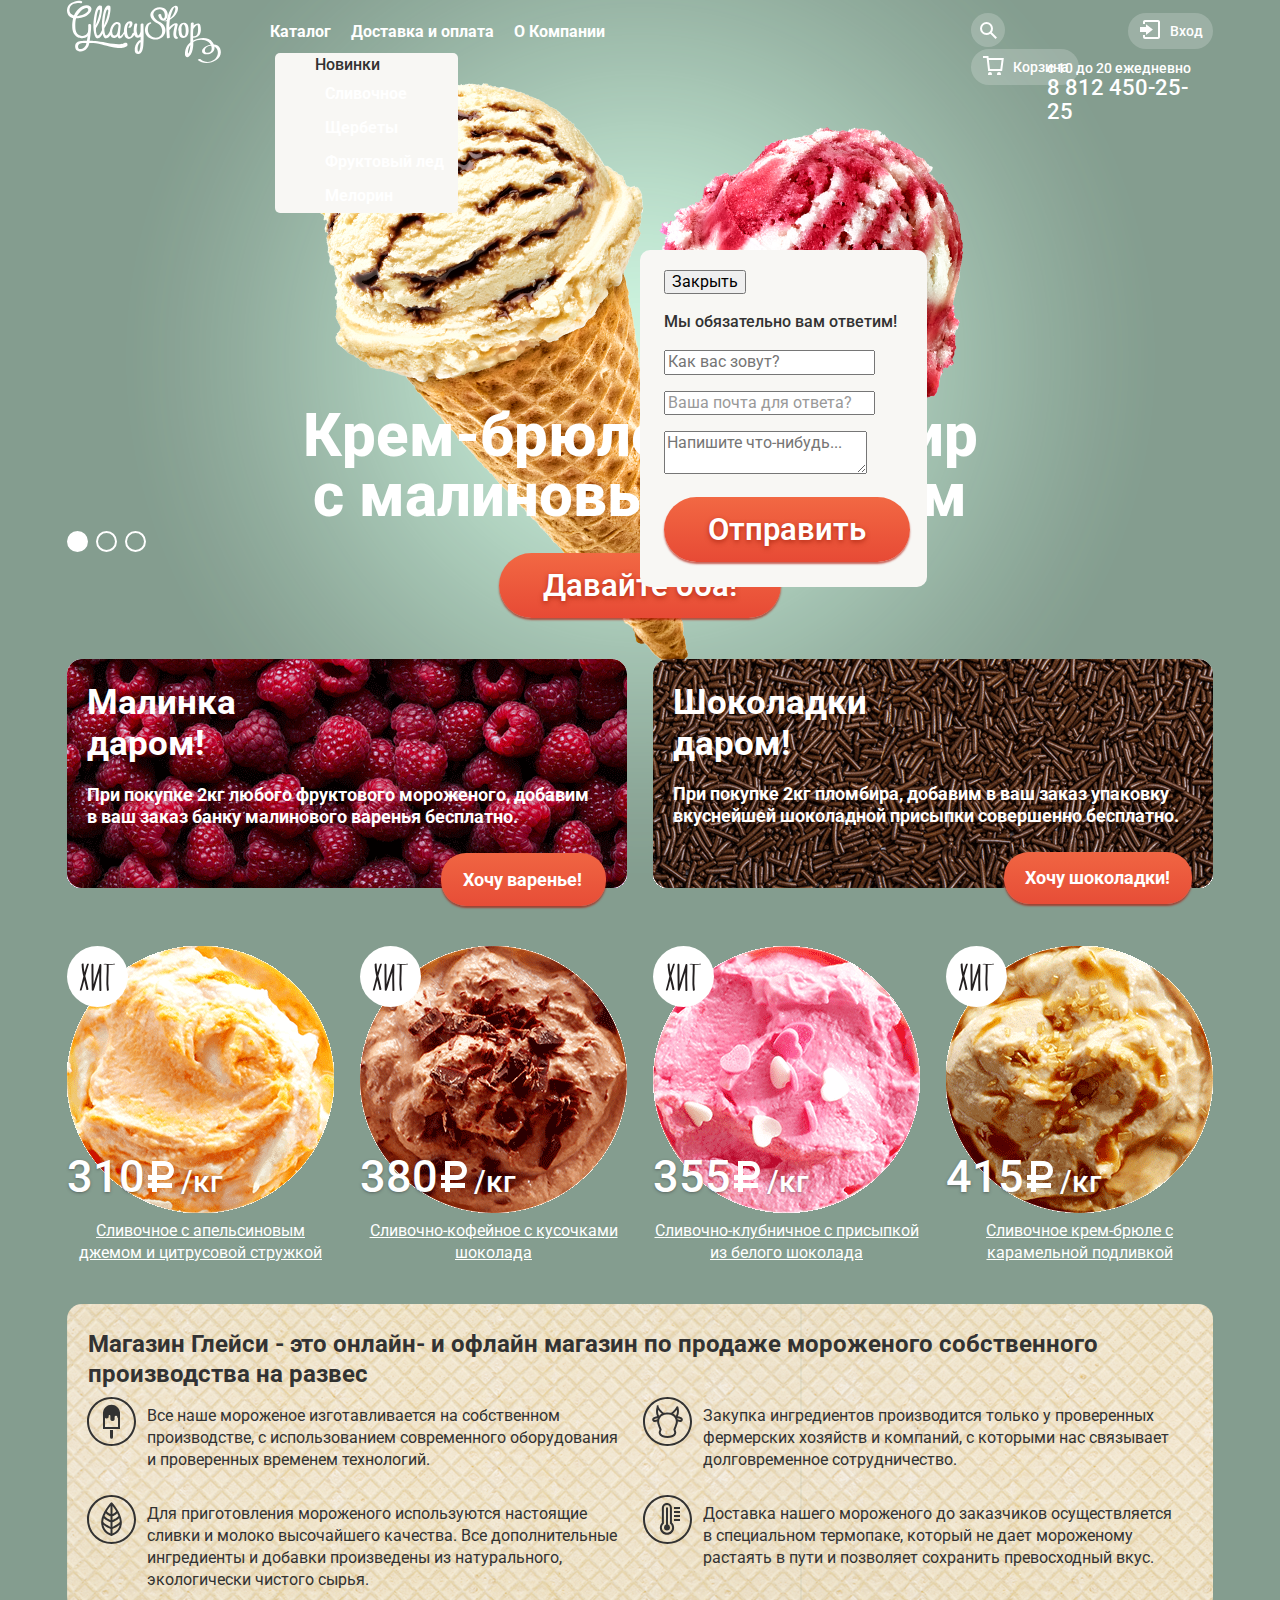
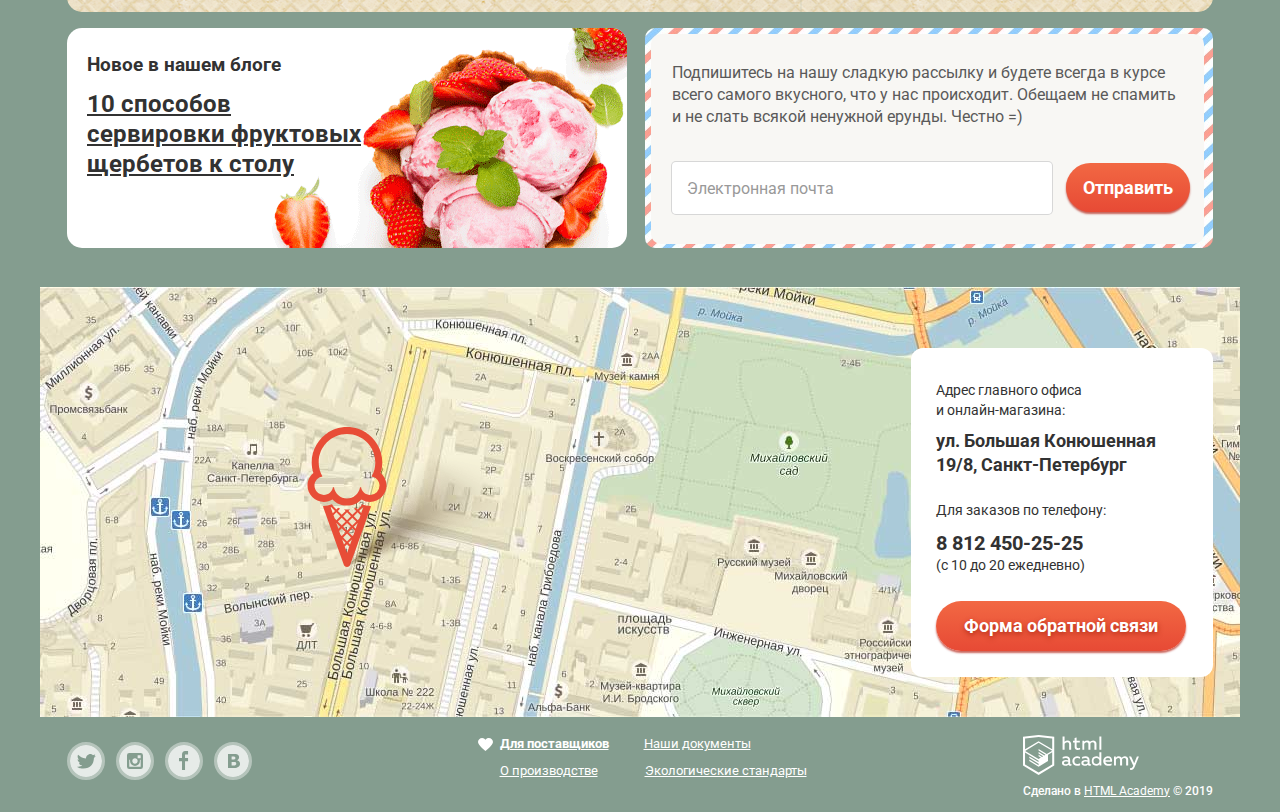
==== commit cc56530b: "изменяет стилизацию выпадашек" ====
--- a/index.html
+++ b/index.html
@@ -39,7 +39,7 @@
           <li class="about-company"><a href="#">О Компании</a></li>
         </ul>
         <ul class="user-navigation">
-          <li>
+          <li class="user-search-navigation">
             <a href="#" aria-label="Поиск" class="search-navigation"><span class="visually-hidden">Поиск</span></a>
             <form class="modal modal-search" action="https://echo.htmlacademy.ru" method="post">
               <p>
@@ -49,7 +49,7 @@
               </p>
             </form>
           </li>
-          <li>
+          <li class="user-login-navigation">
             <a href="#" aria-label="Вход" class="login-navigation">Вход</a>
             <form class="modal modal-login" action="https://echo.htmlacademy.ru" method="post">
               <p>
--- a/css/style.css
+++ b/css/style.css
@@ -356,7 +356,7 @@
  input[type="search"]::placeholder { color: #999999;
 }
 
-.search-navigation:hover + .modal-search {
+.user-search-navigation:hover .modal-search {
   display: block;
 }
 
@@ -487,7 +487,7 @@
   box-shadow: inset 0 2px 2px rgba(172, 16, 0, 1);
 }
 
-.login-navigation:hover + .modal-login {
+.user-login-navigation:hover .modal-login {
   display: block;
 }
 
@@ -792,7 +792,7 @@
 .sorting-select {
   position: relative;
 
-  padding: 7px 11px 8px 11px;
+  padding: 7px 17px 8px 11px;
 
   line-height: 18px;
 
@@ -801,19 +801,22 @@
   border: none;
   border-radius: 30px;
 
+  -moz-appearance: none;
+  -webkit-appearance: none;
+
   cursor: pointer;
 }
 
 .sorting-select::after {
+  content: "";
   position: absolute;
   top: 10px;
-  right: 15px;
+  right: 35px;
 
   width: 11px;
   height: 10px;
 
-
-  background-image: url("../img/svg-gllacy/icon-down-dir - Copy.svg");
+  background-image: url("../img/svg-gllacy/icon-down-dir.svg");
   background-repeat: no-repeat;
   background-position: 0 0;
 }
@@ -822,7 +825,7 @@
   color: #323232;
 }
 
-.price {
+.inner-price {
   position: relative;
 
   width: 220px;
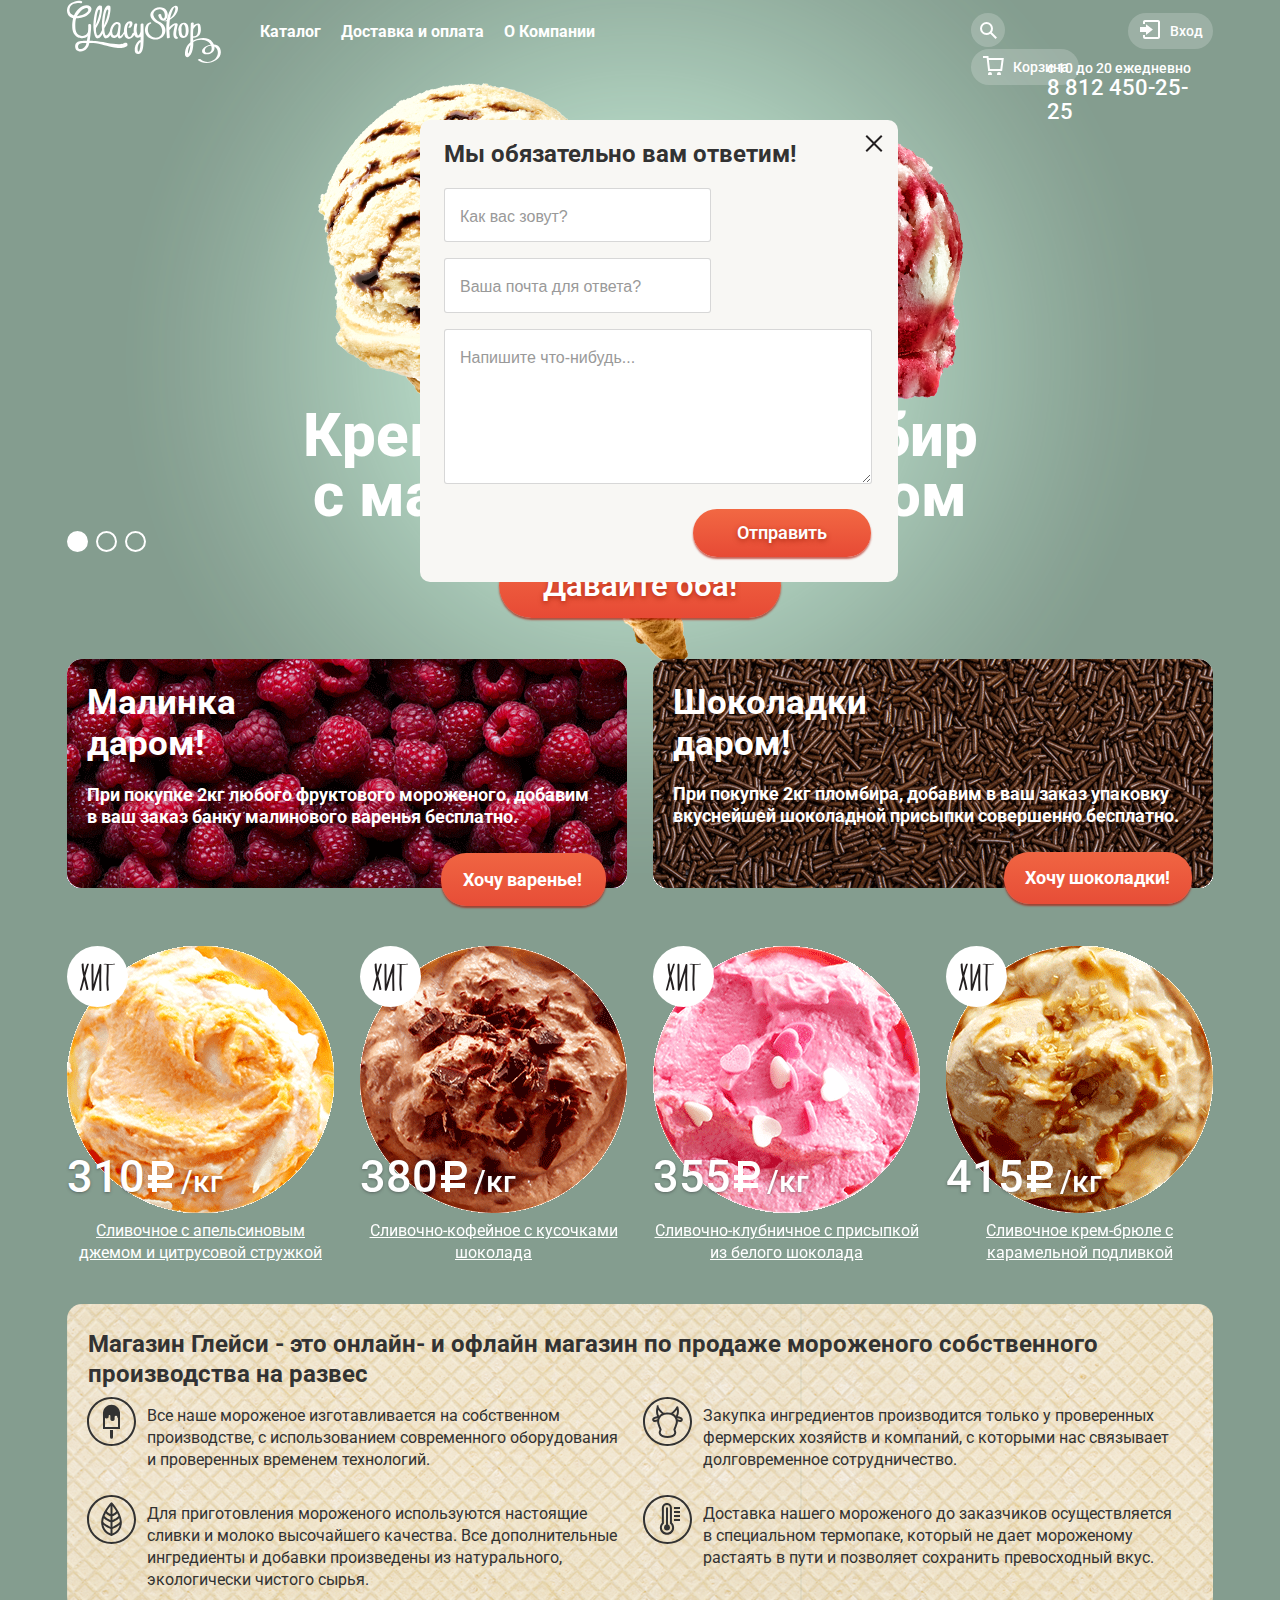
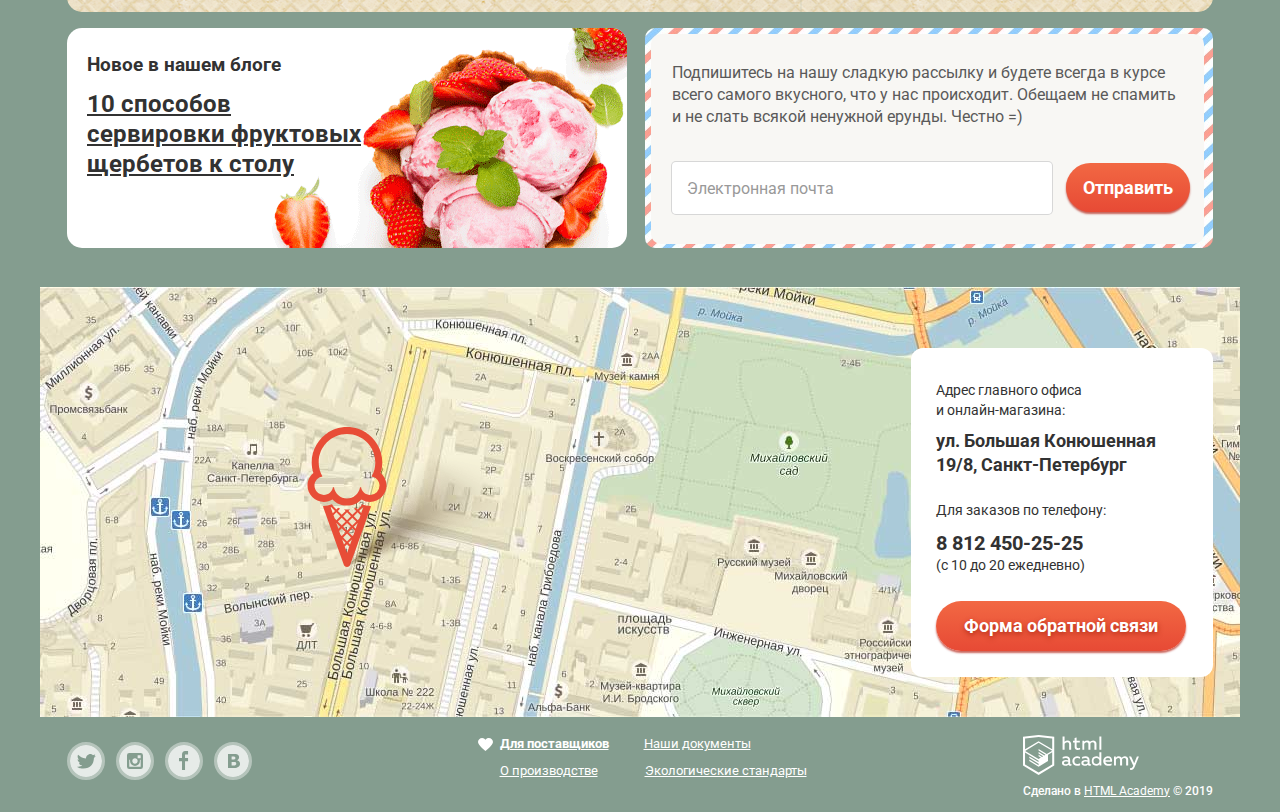
==== commit ef91b477: "создает форму "Товары корзины" и выпадашку для каталога" ====
--- a/index.html
+++ b/index.html
@@ -27,12 +27,12 @@
         </a>
         <ul class="site-navigation">
           <li class="catalog"><a href="catalog.html">Каталог</a>
-            <ul class="modal modal-new-items">
-              <li class="list-new-items">Новинки</li>
+            <ul class="modal modal-list-new-items">
+              <li class="title-new-items">Новинки</li>
               <li><a href="#">Сливочное</a></li>
               <li><a href="#">Щербеты</a></li>
               <li><a href="#">Фруктовый лед</a></li>
-              <li><a href="#">Мелорин</a></li>
+              <li><a class="melorin" href="#">Мелорин</a></li>
             </ul>
           </li>
           <li class="delivery-payment"><a href="#">Доставка и оплата</a></li>
@@ -112,26 +112,6 @@
 
       <h1 class="visually-hidden">Магазин «Глейси»</h1>
 
-      <form class="modal modal-feedback" action="https://echo.htmlacademy.ru" method="post">
-        <button class="modal-close" type="button">Закрыть</button>
-        <p>Мы обязательно вам ответим!</p>
-        <p>
-          <label class="visually-hidden" for="your-name">Имя</label>
-          <input class="login-name-user" id="your-name" type="text" name="login" placeholder="Как вас зовут?">
-        </p>
-        <p>
-          <label class="visually-hidden" for="your-email">Почта для ответа</label>
-          <input class="login-name-user" id="your-email" type="email" name="email" placeholder="Ваша почта для ответа?">
-        </p>
-        <p>
-          <label class="visually-hidden" for="your-email">Сообщение клиента</label>
-            <textarea id="your-message" placeholder="Напишите что-нибудь..."></textarea>
-        </p>
-        <button class="button" type="submit">
-          Отправить
-        </button>
-      </form>
-
       <section class="promotion">
         <div class="promotion-raspberry">
           <h2 class="raspberry-free">Малинка даром!</h2>
@@ -236,6 +216,29 @@
           <p class="phone-schedule"><a href="tel:+78124502525">8 812 450-25-25</a>
             (с 10 до 20 ежедневно)</p>
           <button class="button">Форма обратной связи</button>
+
+          <form class="modal modal-feedback" action="https://echo.htmlacademy.ru" method="post">
+            <button class="modal-close" type="button">Закрыть</button>
+            <h2 class="modal-answer">Мы обязательно вам ответим!</h2>
+            <p>
+              <label class="visually-hidden" for="your-name">Имя</label>
+              <input class="login-name-user" id="your-name" type="text" name="login" placeholder="Как вас зовут?">
+            </p>
+            <p>
+              <label class="visually-hidden" for="your-email">Ваша почта для ответа?</label>
+              <input class="login-name-user" id="your-email" type="email" name="email" placeholder="Ваша почта для ответа?">
+            </p>
+            <p class="modal-feedback-textarea">
+              <label class="visually-hidden" for="your-email">Сообщение клиента</label>
+                <textarea class="modal-textarea" id="your-message" placeholder="Напишите что-нибудь..."></textarea>
+            </p>
+            <div class="modal-feedback-button">
+              <button class="modal-button" type="submit">
+                Отправить
+              </button>
+            </div>
+          </form>
+
         </address>
       </div>
     </section>
--- a/css/style.css
+++ b/css/style.css
@@ -122,7 +122,7 @@
 
   position: absolute;
   top: 0;
-  left: 193px;
+  left: 183px;
 
   display: flex;
   justify-content: space-between;
@@ -134,20 +134,8 @@
 
 .site-navigation .catalog {
   position: relative;
-}
-
-.catalog .modal-new-items {
-  content: "";
-
-  position: absolute;
-  top: 38px;
-  left: 15px;
-
-  /*display: none;*/
-  width: 143px;
-
-  list-style: none;
-  border-radius: 5px;
+
+  padding-bottom: 10px;
 }
 
 .site-navigation a {
@@ -198,7 +186,6 @@
   margin-left: 8px;
   padding: 5px 10px;
 
-  vertical-align: middle;
   color: #ffffff;
 }
 
@@ -310,10 +297,66 @@
 }
 
 .modal {
-  z-index: 40;
-
   color: #323232;
   background-color: #f8f7f4;
+}
+
+.modal-list-new-items {
+  content: "";
+
+  position: absolute;
+  top: 40px;
+  left: 0;
+
+  display: none;
+  padding-left: 6px;
+  padding-right: 9px;
+  width: 128px;
+
+  list-style: none;
+  box-shadow: 0px 20px 20px 0 rgba(0, 0, 0, 0.4);
+  border-radius: 5px;
+}
+
+.catalog:hover .modal-list-new-items {
+  display: block;
+}
+
+.title-new-items {
+  padding-top: 13px;
+  padding-bottom: 13px;
+  padding-left: 15px;
+  font-size: 14px;
+  line-height: 16px;
+  font-weight: bold;
+  color: #323232;
+
+  border-bottom: 1px solid #d1d0ce;
+}
+
+.modal-list-new-items a {
+  display: block;
+  padding-left: 15px;
+
+  color: #323232;
+  font-family: "Roboto 400", "Arial", sans-serif;
+  font-size: 14px;
+  line-height: 16px;
+  font-weight: normal;
+
+  border-radius: 0;
+}
+
+.modal-list-new-items .melorin {
+  padding-bottom: 15px;
+}
+
+.modal-list-new-items a:hover {
+  background-color: #fbded8;
+}
+
+.modal-list-new-items a:active {
+  background-color: #f6b5a5;
 }
 
 .modal-search {
@@ -322,6 +365,7 @@
   position: absolute;
   top: 37px;
   right: 207px;
+  z-index: 20;
 
   display: none;
   width: 341px;
@@ -366,6 +410,7 @@
   position: absolute;
   top: 38px;
   right: 115px;
+  z-index: 20;
 
   display: none;
   width: 276px;
@@ -428,12 +473,14 @@
 
 .modal-login input:hover,
 .modal-search input:hover {
-  border: solid 2px rgba(154, 154, 154, 0.52);
+  outline: solid 1px rgba(154, 154, 154, 0.52);
+  border: solid 1px rgba(154, 154, 154, 0.52);
 }
 
 .modal-login input:focus,
 .modal-search input:focus {
-  border: solid 2px rgba(46, 136, 228, 0.52);
+  outline: solid 1px rgba(46, 136, 228, 0.52);
+  border: solid 1px rgba(46, 136, 228, 0.52);
 }
 
 .login-help {
@@ -493,15 +540,376 @@
 
 .modal-feedback {
   position: fixed;
-  top: 250px;
+  top: 120px;
   left: 50%;
-  z-index: 40;
-
-  width: 478;
+  z-index: 0;
+
+  width: 437px;
   min-height: 200px;
+  margin-left: -220px;
   padding: 20px 17px 25px 24px;
 
   border-radius: 10px;
+}
+
+.modal-feedback .modal-close {
+  position: absolute;
+  top: 15px;
+  right: 15px;
+
+  width: 18px;
+  height: 17px;
+
+  font-size: 0;
+
+  background-image: url("../img/svg-gllacy/cross-big.svg");
+  background-repeat: no-repeat;
+  background-position: 0 0;
+  background-color: transparent;
+  border: 0;
+
+  cursor: pointer;
+}
+
+.modal-feedback .modal-answer {
+  margin-top: 0;
+
+  font-size: 24px;
+  line-height:28px;
+}
+
+.modal-feedback input[type="text"] {
+  width: 267px;
+  padding-top: 16px;
+  padding-bottom: 12px;
+  padding-left: 15px;
+  box-sizing: border-box;
+
+  color: #323232;
+  font-family: "Roboto 500", "Arial", sans-serif;
+  font-size: 16px;
+  line-height: 24px;
+  font-weight: normal;
+
+  border: solid 1px rgba(178, 178, 178, 0.52);
+  background-color: #ffffff;
+
+  border-radius: 3px;
+}
+
+.modal-feedback input[type="text"]::-moz-placeholder {
+  color: #999999;
+ }
+ .modal-feedback input[type="text"]::-webkit-input-placeholder { color: #999999;}
+ .modal-feedback input[type="text"]:-ms-input-placeholder { color: #999999; }
+ .modal-feedback input[type="text"]::-ms-input-placeholder { color: #999999; }
+ .modal-feedback input[type="text"]::placeholder { color: #999999;
+}
+
+.modal-feedback input[type="email"] {
+  width: 267px;
+  padding-top: 16px;
+  padding-bottom: 13px;
+  padding-left: 15px;
+  box-sizing: border-box;
+
+  color: #323232;
+  font-family: "Roboto 500", "Arial", sans-serif;
+  font-size: 16px;
+  line-height: 24px;
+  font-weight: normal;
+
+  border: solid 1px rgba(178, 178, 178, 0.52);
+  background-color: #ffffff;
+
+  border-radius: 3px;
+}
+
+.modal-feedback input[type="email"]::-moz-placeholder {
+  color: #999999;
+ }
+ .modal-feedback input[type="email"]::-webkit-input-placeholder { color: #999999;}
+ .modal-feedback input[type="email"]:-ms-input-placeholder { color: #999999; }
+ .modal-feedback input[type="email"]::-ms-input-placeholder { color: #999999; }
+ .modal-feedback input[type="email"]::placeholder { color: #999999;
+}
+
+.modal-feedback-textarea {
+  margin-bottom: 18px;
+}
+
+.modal-feedback .modal-textarea {
+  width: 428px;
+  min-height: 155px;
+  padding-top: 16px;
+  padding-bottom: 13px;
+  padding-left: 15px;
+  box-sizing: border-box;
+
+  color: #323232;
+  font-family: "Roboto 500", "Arial", sans-serif;
+  font-size: 16px;
+  line-height: 24px;
+  font-weight: normal;
+
+  border: solid 1px rgba(178, 178, 178, 0.52);
+  background-color: #ffffff;
+
+  border-radius: 3px;
+}
+
+.modal-feedback .modal-textarea::-moz-placeholder {
+  color: #999999;
+ }
+ .modal-feedback .modal-textarea::-webkit-input-placeholder { color: #999999;}
+ .modal-feedback .modal-textarea:-ms-input-placeholder { color: #999999; }
+ .modal-feedback .modal-textarea::-ms-input-placeholder { color: #999999; }
+ .modal-feedback .modal-textarea::placeholder { color: #999999;
+}
+
+.modal-feedback input:hover,
+.modal-feedback input:hover,
+.modal-feedback .modal-textarea:hover {
+  outline: solid 1px rgba(154, 154, 154, 0.52);
+  border: solid 1px rgba(154, 154, 154, 0.52);
+}
+
+.modal-feedback input:focus,
+.modal-feedback input:focus,
+.modal-feedback .modal-textarea:focus {
+  outline: solid 1px rgba(46, 136, 228, 0.52);
+  border: solid 1px rgba(46, 136, 228, 0.52);
+}
+
+.modal-feedback .modal-feedback-button {
+  display: flex;
+  justify-content: flex-end;
+}
+
+.modal-feedback-button .modal-button {
+  display: inline-block;
+  margin-right: 10px;
+  padding: 12px 44px;
+
+  font-weight: 600;
+  font-size: 18px;
+  line-height: 24px;
+  text-align: center;
+  color: #fefefe;
+  vertical-align: top;
+  text-decoration: none;
+  text-shadow: 0 2px 5px rgba(160, 32, 11, 0.76);
+
+  background: #f26843;
+  background: linear-gradient(to bottom, #f26843 0%, #e74a35 100%);
+  border-radius: 50px;
+  box-shadow: 0 2px 2px rgba(172, 16, 0, 0.64);
+  border: none;
+
+  cursor: pointer;
+}
+
+.modal-feedback-button .modal-button:hover {
+  background: linear-gradient(to bottom, #f58669 0%, #ec6f5e 100%);
+  box-shadow: 0 2px 2px rgba(172, 16, 0, 1);
+}
+
+.modal-feedback-button .modal-button:active {
+  background: linear-gradient(to bottom, #d84732 0%, #e1613e 100%);
+  box-shadow: inset 0 2px 2px rgba(172, 16, 0, 1);
+}
+
+.modal-enumeration-of-orders {
+  content: "";
+  position: absolute;
+  top: 40px;
+  right: 0;
+
+  display: none;
+  padding: 20px 15px 21px 16px;
+  width: 509px;
+  min-height: 242px;
+
+  color: #323232;
+  font-size: 13px;
+  line-height: 16px;
+  font-family: "Roboto 500", "Arial", sans-serif;
+  box-shadow: 0px 20px 20px 0 rgba(0, 0, 0, 0.4);
+  border-radius: 5px;
+}
+
+.ordered-goods {
+  position: relative;
+
+  width: 509px;
+
+  font-size: 13px;
+  line-height: 16px;
+  border-collapse: collapse;
+}
+
+.orange-jam {
+  padding-bottom: 20px;
+}
+
+.weight-price-1 {
+  padding-bottom: 25px;
+  padding-right: 50px;
+}
+
+.total-price-1 {
+  padding-bottom: 20px;
+  padding-right: 10px;
+}
+
+.white-chocolate-powder {
+  padding-bottom: 20px;
+
+  border-bottom: 1px solid #cacac7;
+}
+
+.weight-price-2 {
+  padding-bottom: 30px;
+
+  border-bottom: 1px solid #cacac7;
+}
+
+.total-price-2 {
+  padding-bottom: 30px;
+
+  border-bottom: 1px solid #cacac7;
+}
+
+.unit-price {
+  color: #999999;
+}
+
+.modal-delete-1 {
+  content: "";
+  position: absolute;
+  top: 12px;
+  left: 5px;
+
+  width: 11px;
+  height: 11px;
+
+  font-size: 0;
+
+  background-image: url("../img/svg-gllacy/cross-small.svg");
+  background-repeat: no-repeat;
+  background-position: 0 0;
+  background-color: transparent;
+  border: 0;
+
+  cursor: pointer;
+}
+
+.modal-delete-2 {
+  content: "";
+  position: absolute;
+  top:63px;
+  left: 5px;
+
+  width: 11px;
+  height: 11px;
+
+  font-size: 0;
+
+  background-image: url("../img/svg-gllacy/cross-small.svg");
+  background-repeat: no-repeat;
+  background-position: 0 0;
+  background-color: transparent;
+  border: 0;
+
+  cursor: pointer;
+}
+
+.ice-cream-description {
+  position: relative;
+
+  padding-left: 85px;
+}
+
+.ice-cream-description.orange-jam::before {
+  content: "";
+
+  position: absolute;
+  top: 0;
+  left: 30px;
+
+  width: 33px;
+  height: 33px;
+
+  background-image: url("../img/orange-jam.png");
+  background-repeat: no-repeat;
+  background-position: 0 0;
+}
+
+.ice-cream-description.white-chocolate-powder::before {
+  content: "";
+
+  position: absolute;
+  top: 0;
+  left: 30px;
+
+  width: 33px;
+  height: 33px;
+
+  background-image: url("../img/white-chocolate-powder.png");
+  background-repeat: no-repeat;
+  background-position: 0 0;
+}
+
+.total-price {
+  padding-top: 18px;
+
+  font-size: 15px;
+  line-height: 18px;
+  font-weight: bold;
+  text-align: right;
+}
+
+.modal-enumeration-of-orders-button .modal-orders-button {
+  content: "";
+
+  position: absolute;
+  right: 15px;
+  display: inline-block;
+  /*margin-top: 20px;
+  margin-left: 300px;*/
+  bottom: 30px;
+  padding: 12px 15px;
+
+  font-weight: 600;
+  font-size: 18px;
+  line-height: 24px;
+  text-align: center;
+  color: #fefefe;
+  vertical-align: top;
+  text-decoration: none;
+  text-shadow: 0 2px 5px rgba(160, 32, 11, 0.76);
+
+  background: #f26843;
+  background: linear-gradient(to bottom, #f26843 0%, #e74a35 100%);
+  border-radius: 50px;
+  box-shadow: 0 2px 2px rgba(172, 16, 0, 0.64);
+  border: none;
+
+  cursor: pointer;
+}
+
+.modal-enumeration-of-orders-button .modal-orders-button:hover {
+  background: linear-gradient(to bottom, #f58669 0%, #ec6f5e 100%);
+  box-shadow: 0 2px 2px rgba(172, 16, 0, 1);
+}
+
+.modal-enumeration-of-orders-button .modal-orders-button:active {
+  background: linear-gradient(to bottom, #d84732 0%, #e1613e 100%);
+  box-shadow: inset 0 2px 2px rgba(172, 16, 0, 1);
+}
+
+.modal-purchase-done-navigation:hover .modal-enumeration-of-orders {
+  display: block;
 }
 
 .schedule {
@@ -689,38 +1097,6 @@
   color: #ffbc9e;
 }
 
-/*.modal-new-items {
-  border-radius: 5px;
-
-  background-color: #f8f7f4;
-  list-style: none;
-}
-
-.list-new-items {
-  border-bottom: 1px solid #d1d0ce;
-  padding: 5px 10px;
-
-  color: #323232;
-  text-align: center;
-  list-style: none;
-}
-
-.modal-new-items a {
-  display: block;
-  padding: 5px 10px;
-
-  font-weight: normal;
-  color: #323232;
-}
-
-.modal-new-items li:not(:first-child) a:hover {
-  background-color: #fbded7;
-}
-
-.modal-new-items li:not(:first-child) a:active {
-  background-color: #f6b5a5;
-}*/
-
 .ice-cream-header {
   margin-top: 5px;
   margin-bottom: 28px;
@@ -740,7 +1116,32 @@
 }
 
 .filter-sorting {
+  position: relative;
+
   width: 194px;
+}
+
+.filter-sorting::after {
+  content: "";
+  position: absolute;
+  top: 13px;
+  right: 20px;
+
+  width: 11px;
+  height: 10px;
+
+  background-image: url("../img/svg-gllacy/icon-down-dir.svg");
+  background-repeat: no-repeat;
+  background-position: 0 0;
+
+  cursor: pointer;
+}
+
+.filter-sorting:hover::after {
+  color: #323232;
+  background-image: url("../img/svg-gllacy/icon-down-dir-hover.svg");
+  background-repeat: no-repeat;
+  background-position: 0 0;
 }
 
 .filter-price {
@@ -790,9 +1191,7 @@
 }
 
 .sorting-select {
-  position: relative;
-
-  padding: 7px 17px 8px 11px;
+  padding: 7px 27px 8px 11px;
 
   line-height: 18px;
 
@@ -807,19 +1206,6 @@
   cursor: pointer;
 }
 
-.sorting-select::after {
-  content: "";
-  position: absolute;
-  top: 10px;
-  right: 35px;
-
-  width: 11px;
-  height: 10px;
-
-  background-image: url("../img/svg-gllacy/icon-down-dir.svg");
-  background-repeat: no-repeat;
-  background-position: 0 0;
-}
 
 .sorting-select:hover {
   color: #323232;
@@ -933,6 +1319,7 @@
 
 .filter-input-checkbox + .filter-label::before {
 content: "";
+
 position: absolute;
 top: -2px;
 left: -30px;
@@ -1089,13 +1476,10 @@
   background-image: linear-gradient(to top, #ed705e, #f48569);
 }
 
-.promotion-raspberry a:active, .promotion-chocolate a:active {
+.promotion-raspberry a:active,
+.promotion-chocolate a:active {
   box-shadow: inset 0px 2px 2px 0 rgba(149, 39, 24, 0.46);
   background-image: linear-gradient(to top, #e0603e, #d84732);
-}
-
-.enumeration-of-orders {
-  display: none;
 }
 
 .best-choice, .main-ice-cream {
@@ -1781,7 +2165,7 @@
 }
 
 .inner-page .footer-info a:nth-child(3) {
-  margin-right: 37px;
+  margin-right: 35px;
 }
 
 .footer-copyright .copyright {
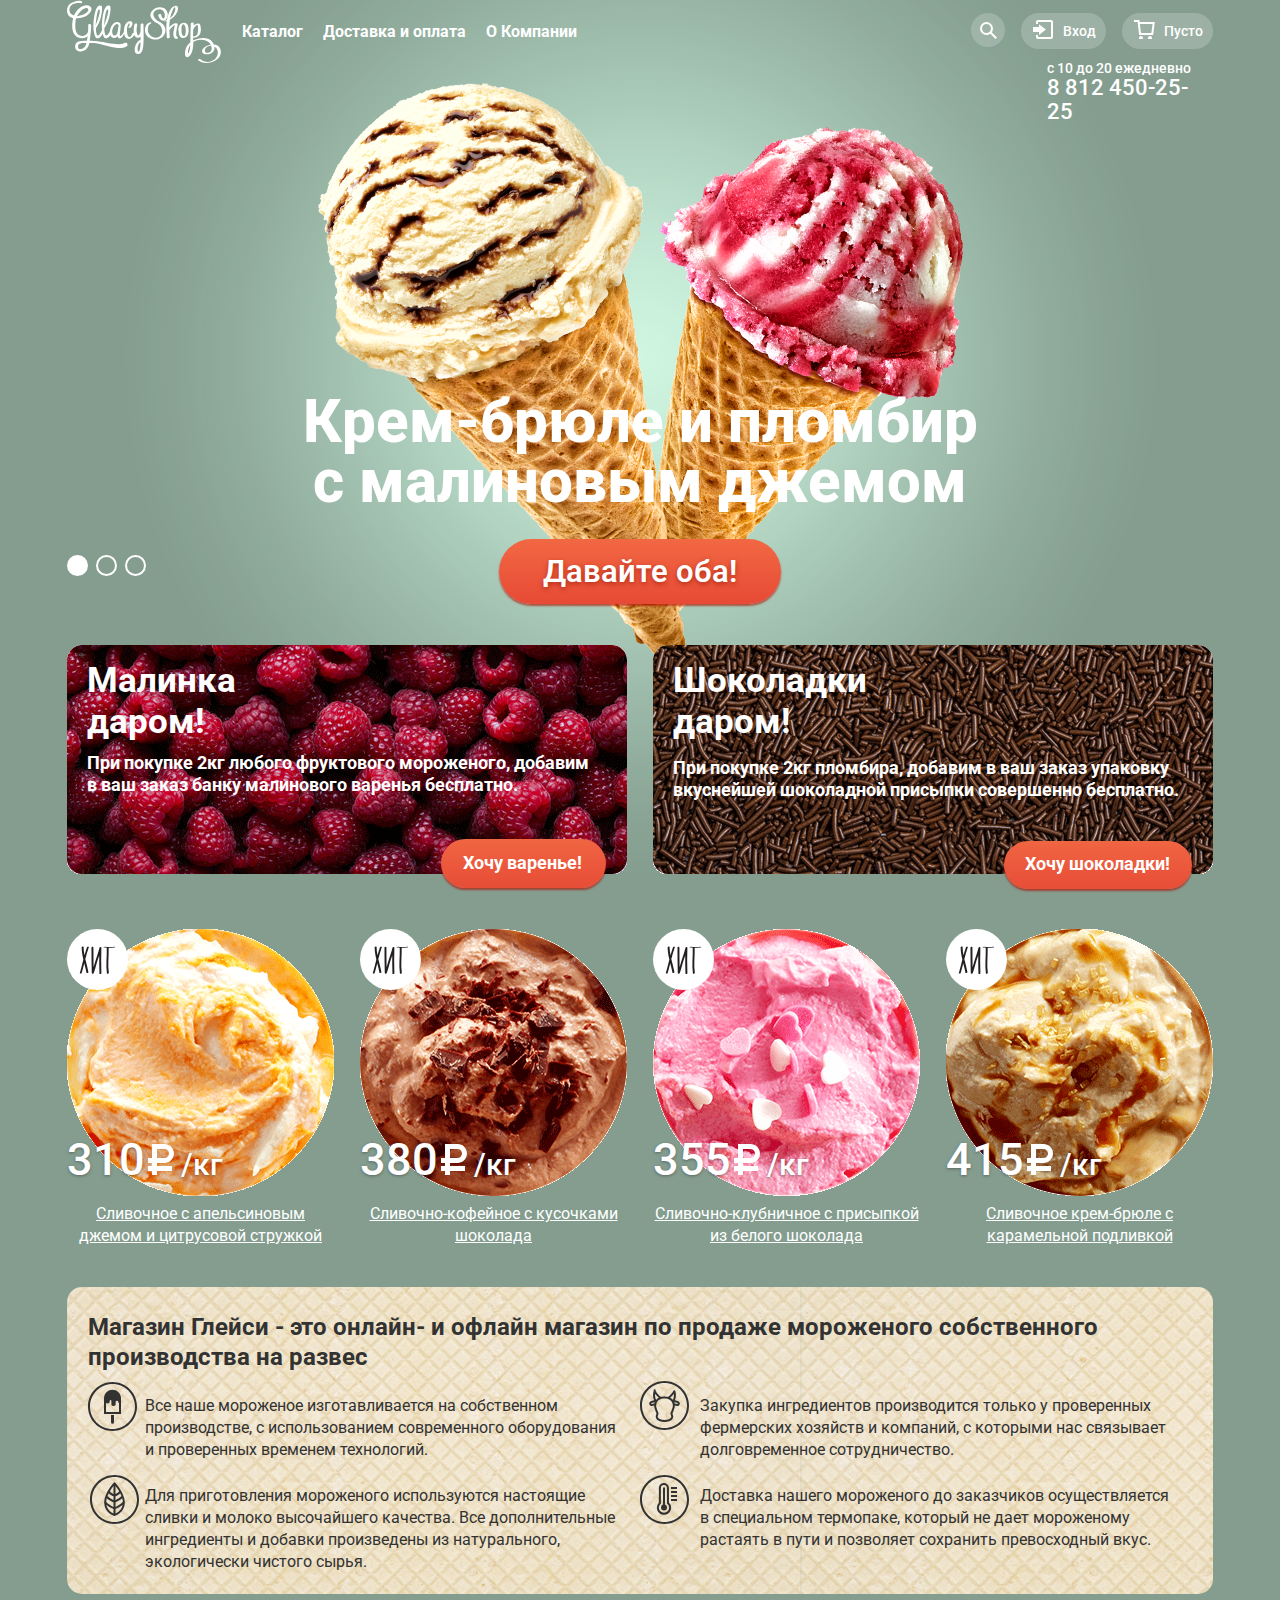
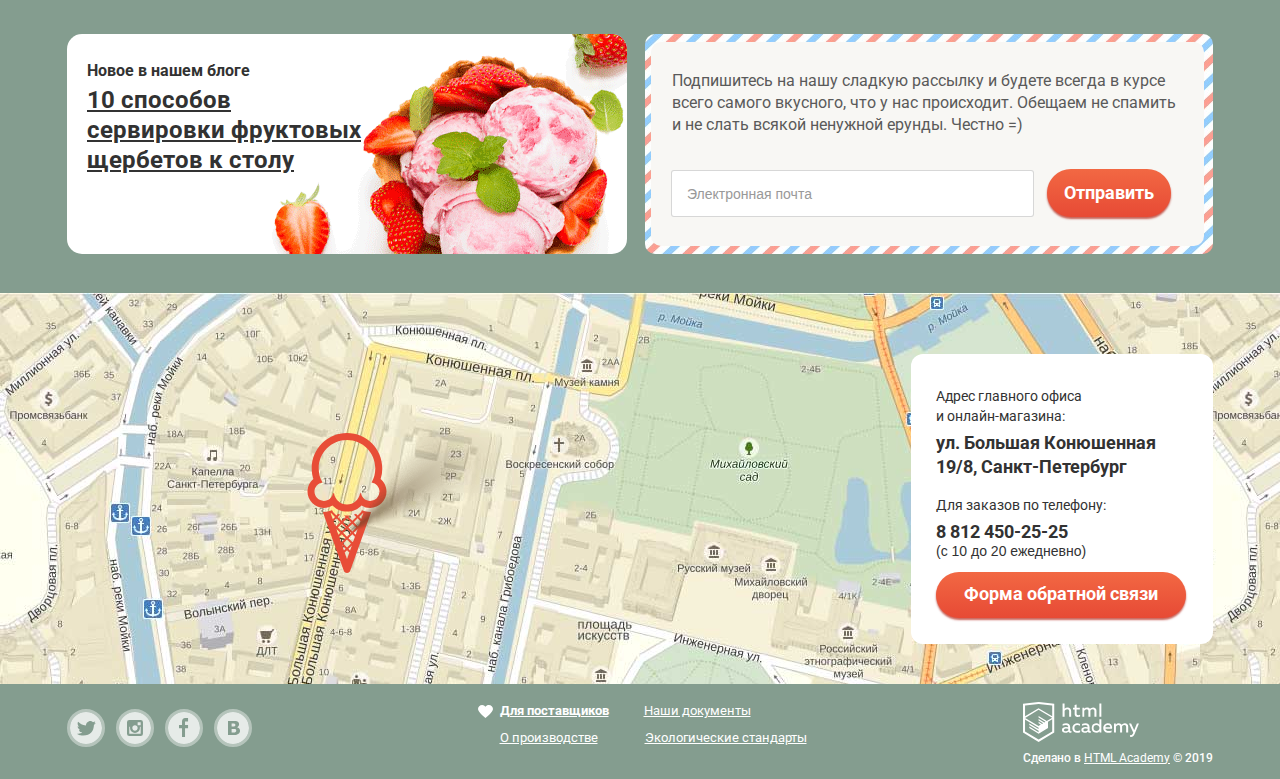
==== commit 96942015: "улучшает соответствие с макетом" ====
--- a/index.html
+++ b/index.html
@@ -29,7 +29,7 @@
           <li class="catalog"><a href="catalog.html">Каталог</a>
             <ul class="modal modal-list-new-items">
               <li class="title-new-items">Новинки</li>
-              <li><a href="#">Сливочное</a></li>
+              <li><a href="catalog.html">Сливочное</a></li>
               <li><a href="#">Щербеты</a></li>
               <li><a href="#">Фруктовый лед</a></li>
               <li><a class="melorin" href="#">Мелорин</a></li>
@@ -71,7 +71,7 @@
               </div>
             </form>
           </li>
-          <li><a href="#" aria-label="Корзина" class="purchase-navigation">Корзина</a></li>
+          <li><a href="#" aria-label="Корзина" class="purchase-navigation">Пусто</a></li>
         </ul>
       </nav>
       <p class="schedule">с 10 до 20 ежедневно <a href="tel:+78124502525">8 812 450-25-25</a></p>
@@ -170,19 +170,19 @@
           на развес</h3>
         <ul class="features-list">
           <li class="feature-item">
-            <p>Все наше мороженое изготавливается на собственном производстве, с использованием
+            <p class="technology">Все наше мороженое изготавливается на собственном производстве, с использованием
               современного оборудования и проверенных временем технологий.</p>
           </li>
           <li class="feature-item">
-            <p>Закупка ингредиентов производится только у проверенных фермерских хозяйств и компаний, с
+            <p class="buying-ingredients">Закупка ингредиентов производится только у проверенных фермерских хозяйств и компаний, с
               которыми нас связывает долговременное сотрудничество.</p>
           </li>
           <li class="feature-item">
-            <p>Для приготовления мороженого используются настоящие сливки и молоко высочайшего качества.
+            <p class="products">Для приготовления мороженого используются настоящие сливки и молоко высочайшего качества.
               Все дополнительные ингредиенты и добавки произведены из натурального, экологически чистого сырья.</p>
           </li>
           <li class="feature-item">
-            <p>Доставка нашего мороженого до заказчиков осуществляется в специальном термопаке, который
+            <p class="delivery">Доставка нашего мороженого до заказчиков осуществляется в специальном термопаке, который
               не дает мороженому растаять в пути и позволяет сохранить превосходный вкус.</p>
           </li>
         </ul>
@@ -213,31 +213,9 @@
           <p class="address-announcement">Адрес главного офиса и онлайн-магазина:</p>
           <p class="address-office">ул. Большая Конюшенная 19/8, Санкт-Петербург</p>
           <p class="order-phone">Для заказов по телефону:</p>
-          <p class="phone-schedule"><a href="tel:+78124502525">8 812 450-25-25</a>
-            (с 10 до 20 ежедневно)</p>
-          <button class="button">Форма обратной связи</button>
-
-          <form class="modal modal-feedback" action="https://echo.htmlacademy.ru" method="post">
-            <button class="modal-close" type="button">Закрыть</button>
-            <h2 class="modal-answer">Мы обязательно вам ответим!</h2>
-            <p>
-              <label class="visually-hidden" for="your-name">Имя</label>
-              <input class="login-name-user" id="your-name" type="text" name="login" placeholder="Как вас зовут?">
-            </p>
-            <p>
-              <label class="visually-hidden" for="your-email">Ваша почта для ответа?</label>
-              <input class="login-name-user" id="your-email" type="email" name="email" placeholder="Ваша почта для ответа?">
-            </p>
-            <p class="modal-feedback-textarea">
-              <label class="visually-hidden" for="your-email">Сообщение клиента</label>
-                <textarea class="modal-textarea" id="your-message" placeholder="Напишите что-нибудь..."></textarea>
-            </p>
-            <div class="modal-feedback-button">
-              <button class="modal-button" type="submit">
-                Отправить
-              </button>
-            </div>
-          </form>
+          <p class="phone-schedule"><a href="tel:+78124502525">8 812 450-25-25</a></p>
+          <p class="hour-schedule">(с 10 до 20 ежедневно)</p>
+          <button class="feedback-button">Форма обратной связи</button>
 
         </address>
       </div>
@@ -306,6 +284,29 @@
 
   </div>
 
+  <!--Форма обратной связи-->
+  <form class="modal modal-feedback" action="https://echo.htmlacademy.ru" method="post">
+    <button class="modal-close" type="button">Закрыть</button>
+    <h2 class="modal-answer">Мы обязательно вам ответим!</h2>
+    <p>
+      <label class="visually-hidden" for="your-name">Имя</label>
+      <input class="login-name-user" id="your-name" type="text" name="login" placeholder="Как вас зовут?">
+    </p>
+    <p>
+      <label class="visually-hidden" for="your-email">Ваша почта для ответа?</label>
+      <input class="login-name-user" id="your-email" type="email" name="email" placeholder="Ваша почта для ответа?">
+    </p>
+    <p class="modal-feedback-textarea">
+      <label class="visually-hidden" for="your-email">Сообщение клиента</label>
+        <textarea class="modal-textarea" id="your-message" placeholder="Напишите что-нибудь..."></textarea>
+    </p>
+    <div class="modal-feedback-button">
+      <button class="modal-button" type="submit">
+        Отправить
+      </button>
+    </div>
+  </form>
+
 </body>
 
 </html>
--- a/css/style.css
+++ b/css/style.css
@@ -121,8 +121,7 @@
   content: "";
 
   position: absolute;
-  top: 0;
-  left: 183px;
+  left: 165px;
 
   display: flex;
   justify-content: space-between;
@@ -130,6 +129,7 @@
 
   width: 355px;
   margin-top: 15px;
+  /*margin-right: auto;*/
 }
 
 .site-navigation .catalog {
@@ -141,12 +141,12 @@
 .site-navigation a {
   display: inline-block;
   padding: 8px 10px;
-  border-radius: 20px;
 
   color: #ffffff;
   font-size: 16px;
   line-height: 18px;
   font-weight: bold;
+  border-radius: 20px;
 }
 
 .site-navigation a:hover {
@@ -291,11 +291,15 @@
   width: 21px;
   height: 19px;
 
-  background-image: url("../img/svg-gllacy/basket-red.svg");
+  background-image: url("../img/svg-gllacy/basket-purchase.svg");
   background-repeat: no-repeat;
   background-position: 0 0;
 }
 
+.purchase-done-navigation:hover::before {
+  background-image: url("../img/svg-gllacy/basket-red.svg");
+}
+
 .modal {
   color: #323232;
   background-color: #f8f7f4;
@@ -307,11 +311,11 @@
   position: absolute;
   top: 40px;
   left: 0;
+  z-index: 5;
 
   display: none;
-  padding-left: 6px;
-  padding-right: 9px;
-  width: 128px;
+  padding: 0;
+  width: 138px;
 
   list-style: none;
   box-shadow: 0px 20px 20px 0 rgba(0, 0, 0, 0.4);
@@ -325,7 +329,7 @@
 .title-new-items {
   padding-top: 13px;
   padding-bottom: 13px;
-  padding-left: 15px;
+  padding-left: 21px;
   font-size: 14px;
   line-height: 16px;
   font-weight: bold;
@@ -336,7 +340,7 @@
 
 .modal-list-new-items a {
   display: block;
-  padding-left: 15px;
+  padding-left: 21px;
 
   color: #323232;
   font-family: "Roboto 400", "Arial", sans-serif;
@@ -348,7 +352,7 @@
 }
 
 .modal-list-new-items .melorin {
-  padding-bottom: 15px;
+  padding-bottom: 8px;
 }
 
 .modal-list-new-items a:hover {
@@ -359,25 +363,33 @@
   background-color: #f6b5a5;
 }
 
+.current-item a,
+.current-item a:hover,
+.current-item a:active {
+  color: #ffffff;
+  background-color: #d07058;
+}
+
 .modal-search {
   content: "";
 
   position: absolute;
   top: 37px;
   right: 207px;
-  z-index: 20;
+  z-index: 5;
 
   display: none;
   width: 341px;
 
+  -webkit-box-shadow: 0px 20px 20px 0 rgba(0, 0, 0, 0.4);
+
   box-shadow: 0px 20px 20px 0 rgba(0, 0, 0, 0.4);
   border-radius: 5px;
 }
 
 .modal-search input[type="search"] {
   margin-left: 15px;
-  padding: 6px 145px 5px 15px;
-  box-sizing: border-box;
+  padding: 6px 135px 5px 15px;
 
   color: #323232;
   font-family: "Roboto 500", "Arial", sans-serif;
@@ -410,18 +422,20 @@
   position: absolute;
   top: 38px;
   right: 115px;
-  z-index: 20;
+  z-index: 5;
 
   display: none;
   width: 276px;
 
+  -webkit-box-shadow: 0px 20px 20px 0 rgba(0, 0, 0, 0.4);
   box-shadow: 0px 20px 20px 0 rgba(0, 0, 0, 0.4);
   border-radius: 5px;
 }
 
 .modal-login input[type="email"] {
   margin-left: 15px;
-  padding: 6px 83px 10px 18px;
+  padding: 6px 63px 10px 18px;
+  -webkit-box-sizing: border-box;
   box-sizing: border-box;
 
   color: #323232;
@@ -447,7 +461,8 @@
 
 .modal-login input[type="password"] {
   margin-left: 15px;
-  padding: 6px 83px 10px 18px;
+  padding: 6px 63px 10px 18px;
+  -webkit-box-sizing: border-box;
   box-sizing: border-box;
 
   color: #323232;
@@ -484,11 +499,15 @@
 }
 
 .login-help {
+  display: -webkit-box;
+  display: -ms-flexbox;
   display: flex;
-  flex-wrap: wrap;
-  justify-content: space-between;
-}
-
+  -ms-flex-wrap: wrap;
+      flex-wrap: wrap;
+  -webkit-box-pack: justify;
+      -ms-flex-pack: justify;
+          justify-content: space-between;
+}
 .login-help a {
   font-size: 14px;
   line-height: 20px;
@@ -514,8 +533,15 @@
   font-size: 18px;
   line-height: 24px;
   font-weight: bold;
-  box-shadow: 0px 1px 2px 0 #ac1000;
+  -webkit-box-shadow: 0px 1px 2px 0 #ac1000;
+          box-shadow: 0px 1px 2px 0 #ac1000;
   color: #fefefe;
+
+  background-image: -webkit-gradient(linear, left bottom, left top, from(#e74a35), to(#f26843));
+
+  background-image: -webkit-linear-gradient(bottom, #e74a35, #f26843);
+
+  background-image: -o-linear-gradient(bottom, #e74a35, #f26843);
 
   background-image: linear-gradient(to top, #e74a35, #f26843);
   border: none;
@@ -525,13 +551,21 @@
 }
 
 .login-button:hover {
+  background: -webkit-gradient(linear, left top, left bottom, from(#f58669), to(#ec6f5e));
+  background: -webkit-linear-gradient(top, #f58669 0%, #ec6f5e 100%);
+  background: -o-linear-gradient(top, #f58669 0%, #ec6f5e 100%);
   background: linear-gradient(to bottom, #f58669 0%, #ec6f5e 100%);
-  box-shadow: 0 2px 2px rgba(172, 16, 0, 1);
+  -webkit-box-shadow: 0 2px 2px rgba(172, 16, 0, 1);
+          box-shadow: 0 2px 2px rgba(172, 16, 0, 1);
 }
 
 .login-button:active {
+  background: -webkit-gradient(linear, left top, left bottom, from(#d84732), to(#e1613e));
+  background: -webkit-linear-gradient(top, #d84732 0%, #e1613e 100%);
+  background: -o-linear-gradient(top, #d84732 0%, #e1613e 100%);
   background: linear-gradient(to bottom, #d84732 0%, #e1613e 100%);
-  box-shadow: inset 0 2px 2px rgba(172, 16, 0, 1);
+  -webkit-box-shadow: inset 0 2px 2px rgba(172, 16, 0, 1);
+          box-shadow: inset 0 2px 2px rgba(172, 16, 0, 1);
 }
 
 .user-login-navigation:hover .modal-login {
@@ -542,8 +576,9 @@
   position: fixed;
   top: 120px;
   left: 50%;
-  z-index: 0;
-
+  z-index: 10;
+
+  display: none;
   width: 437px;
   min-height: 200px;
   margin-left: -220px;
@@ -625,6 +660,7 @@
   border-radius: 3px;
 }
 
+/*Форма обратной связи*/
 .modal-feedback input[type="email"]::-moz-placeholder {
   color: #999999;
  }
@@ -724,11 +760,12 @@
   position: absolute;
   top: 40px;
   right: 0;
+  z-index: 5;
 
   display: none;
   padding: 20px 15px 21px 16px;
   width: 509px;
-  min-height: 242px;
+  min-height: 200px;
 
   color: #323232;
   font-size: 13px;
@@ -749,33 +786,47 @@
 }
 
 .orange-jam {
+  padding-top: 5px;
   padding-bottom: 20px;
 }
 
 .weight-price-1 {
+  padding-top: 10px;
   padding-bottom: 25px;
-  padding-right: 50px;
+  padding-left: 25px;
+  padding-right: 40px;
+  width: 110px;
 }
 
 .total-price-1 {
+  padding-top: 10px;
   padding-bottom: 20px;
   padding-right: 10px;
+  width: 55px;
 }
 
 .white-chocolate-powder {
-  padding-bottom: 20px;
+  padding-top: 10px;
+  padding-bottom: 17px;
 
   border-bottom: 1px solid #cacac7;
 }
 
 .weight-price-2 {
-  padding-bottom: 30px;
+  padding-top: 2px;
+  padding-bottom: 17px;
+  padding-left: 35px;
+  padding-right: 30px;
+  width: 110px;
 
   border-bottom: 1px solid #cacac7;
 }
 
 .total-price-2 {
-  padding-bottom: 30px;
+  padding-top: 2px;
+  padding-bottom: 17px;
+  padding-right: 10px;
+  width: 55px;
 
   border-bottom: 1px solid #cacac7;
 }
@@ -787,7 +838,7 @@
 .modal-delete-1 {
   content: "";
   position: absolute;
-  top: 12px;
+  top: 11px;
   left: 5px;
 
   width: 11px;
@@ -807,7 +858,7 @@
 .modal-delete-2 {
   content: "";
   position: absolute;
-  top:63px;
+  top: 63px;
   left: 5px;
 
   width: 11px;
@@ -827,7 +878,8 @@
 .ice-cream-description {
   position: relative;
 
-  padding-left: 85px;
+  padding-left: 70px;
+  width: 230px;
 }
 
 .ice-cream-description.orange-jam::before {
@@ -835,7 +887,7 @@
 
   position: absolute;
   top: 0;
-  left: 30px;
+  left: 26px;
 
   width: 33px;
   height: 33px;
@@ -850,7 +902,7 @@
 
   position: absolute;
   top: 0;
-  left: 30px;
+  left: 26px;
 
   width: 33px;
   height: 33px;
@@ -861,7 +913,7 @@
 }
 
 .total-price {
-  padding-top: 18px;
+  padding-top: 13px;
 
   font-size: 15px;
   line-height: 18px;
@@ -873,12 +925,11 @@
   content: "";
 
   position: absolute;
-  right: 15px;
+  right: 14px;
+  bottom: 18px;
+
   display: inline-block;
-  /*margin-top: 20px;
-  margin-left: 300px;*/
-  bottom: 30px;
-  padding: 12px 15px;
+  padding: 11px 14px;
 
   font-weight: 600;
   font-size: 18px;
@@ -1005,7 +1056,7 @@
 
 .slider-controls {
   position: absolute;
-  bottom: 63px;
+  bottom: 25px;
   left: 0;
   z-index: 20;
 
@@ -1206,7 +1257,6 @@
   cursor: pointer;
 }
 
-
 .sorting-select:hover {
   color: #323232;
 }
@@ -1315,7 +1365,6 @@
 
 opacity: 0.5;
 }
-
 
 .filter-input-checkbox + .filter-label::before {
 content: "";
@@ -1423,16 +1472,15 @@
 }
 
 .promotion .raspberry-free {
-  padding: 23px 267px 20px 20px;
+  padding: 15px 267px 10px 20px;
 }
 
 .promotion .chocolate-free {
-  padding: 23px 223px 19px 20px;
+  padding: 15px 223px 15px 20px;
 }
 
 .promotion .special-offer {
   margin-top: 0;
-  margin-bottom: 25px;
   padding-left: 20px;
 
   font-size: 18px;
@@ -1441,10 +1489,12 @@
 }
 
 .promotion-raspberry .special-offer {
+  margin-bottom: 43px;
   padding-right: 30px;
 }
 
 .promotion-chocolate .special-offer {
+  margin-bottom: 40px;
   padding-right: 27px;
 }
 
@@ -1463,12 +1513,12 @@
 
 .promotion-raspberry a {
   margin-right: 21px;
-  padding: 15px 24px 14px 22px;
+  padding: 12px 24px 13px 22px;
 }
 
 .promotion-chocolate a {
   margin-right: 21px;
-  padding: 14px 22px 14px 21px;
+  padding: 11px 22px 13px 21px;
 }
 
 .promotion-raspberry a:hover, .promotion-chocolate a:hover {
@@ -1643,6 +1693,7 @@
 
 .about-gllacy-store {
   margin: 0 auto;
+  margin-bottom: 40px;
 
   font-size: 16px;
   color: #323232;
@@ -1676,11 +1727,27 @@
 }
 
 .features-list .feature-item:nth-child(2n) {
-  width: 470px;
+  width: 475px;
 }
 
 .features-list .feature-item:nth-child(2n+1) {
-  width: 476px;
+  width: 480px;
+}
+
+.technology {
+  margin-top: 23px;
+}
+
+.buying-ingredients {
+  margin-top: 23px;
+}
+
+.products {
+  margin-top: 8px;
+}
+
+.delivery {
+  margin-top: 8px;
 }
 
 .features-list .feature-item {
@@ -1691,8 +1758,8 @@
   content: "";
 
   position: absolute;
-  top: 8px;
-  left: -60px;
+  top: 10px;
+  left: -57px;
 
   width: 49px;
   height: 49px;
@@ -1706,7 +1773,7 @@
   content: "";
 
   position: absolute;
-  top: 8px;
+  top: 9px;
   left: -60px;
 
   width: 49px;
@@ -1721,8 +1788,8 @@
   content: "";
 
   position: absolute;
-  top: 8px;
-  left: -60px;
+  top: -2px;
+  left: -55px;
 
   width: 49px;
   height: 49px;
@@ -1736,7 +1803,7 @@
   content: "";
 
   position: absolute;
-  top: 8px;
+  top: -2px;
   left: -60px;
 
   width: 49px;
@@ -1770,12 +1837,15 @@
   padding-top: 26px;
   padding-left: 20px;
   line-height: 22px;
+
+  font-size: 16px;
+  line-height: 22px;
 }
 
 .news a {
   display: inline-block;
   width: 281px;
-  padding-top: 13px;
+  padding-top: 3px;
   padding-left: 20px;
 
   font-size: 24px;
@@ -1805,7 +1875,7 @@
 
 .subscribe {
   position: absolute;
-  top: 6px;
+  top: 8px;
   left: 6px;
   width: 553px;
   padding-bottom: 29px;
@@ -1828,25 +1898,55 @@
   padding-left: 20px;
 }
 
-.subscribe input[placeholder] {
+.subscribe input[type="email"] {
   width: 363px;
   margin-right: 9px;
-  padding-top: 15px;
-  padding-bottom: 13px;
+  padding-top: 11px;
+  padding-bottom: 10px;
   padding-left: 15px;
+  padding-right: 204px;
 
   border-radius: 5px;
   border: 1px solid rgba(178, 178, 178, 0.52);
 
   line-height: 24px;
-
+  -webkit-box-sizing: border-box;
+  box-sizing: border-box;
+
+  color: #323232;
+  font-family: "Roboto 500", "Arial", sans-serif;
+  font-size: 14px;
+  line-height: 24px;
+  font-weight: normal;
+
+  border: solid 1px rgba(178, 178, 178, 0.52);
   background-color: #ffffff;
+
+  border-radius: 3px;
+}
+
+.subscribe input[type="email"]::-moz-placeholder {
   color: #999999;
-}
+ }
+ .subscribe input[type="email"]::-webkit-input-placeholder { color: #999999;}
+ .subscribe input[type="email"]:-ms-input-placeholder { color: #999999; }
+ .subscribe input[type="email"]::-ms-input-placeholder { color: #999999; }
+ .subscribe input[type="email"]::placeholder { color: #999999;
+}
+
+.subscribe input:hover {
+  outline: solid 1px rgba(154, 154, 154, 0.52);
+  border: solid 1px rgba(154, 154, 154, 0.52);
+}
+
+.subscribe input:focus {
+  outline: solid 1px rgba(46, 136, 228, 0.52);
+  border: solid 1px rgba(46, 136, 228, 0.52);
+}
+
 
 .subscribe .submit {
-
-  padding: 13px 17px 12px;
+  padding: 12px 17px;
   box-shadow: 0px 2px 2px 0 rgba(172, 16, 0, 0.64);
   border: none;
   border-radius: 25px;
@@ -1860,10 +1960,20 @@
   color: #ffffff;
 }
 
+.subscribe .submit:hover {
+  background: linear-gradient(to bottom, #f58669 0%, #ec6f5e 100%);
+  box-shadow: 0 2px 2px rgba(172, 16, 0, 1);
+}
+
+.subscribe .submit:active {
+  background: linear-gradient(to bottom, #d84732 0%, #e1613e 100%);
+  box-shadow: inset 0 2px 2px rgba(172, 16, 0, 1);
+}
+
 .map {
   margin: 0 auto;
   margin-bottom: 18px;
-  width: 1200px;
+  max-width: 100%;
 
   background-image: url("../img/map-background.jpg");
   background-repeat: repeat;
@@ -1923,7 +2033,7 @@
 
 .address-announcement {
   margin: 0;
-  padding: 32px 129px 4px 25px;
+  padding: 32px 129px 5px 25px;
 
   font-size: 14px;
   line-height: 20px;
@@ -1931,7 +2041,7 @@
 
 .address-office {
   margin: 0;
-  padding: 5px 55px 6px 25px;
+  padding: 0px 55px 6px 25px;
 
   display: inline-block;
 
@@ -1942,7 +2052,7 @@
 
 .order-phone {
   margin: 0;
-  padding: 17px 104px 6px 25px;
+  padding: 10px 104px 0px 25px;
 
   font-size: 14px;
   line-height: 20px;
@@ -1950,14 +2060,14 @@
 
 .phone-schedule {
   margin: 0;
-  padding: 6px 120px 13px 25px;
+  padding: 6px 120px 0px 25px;
 
   font-size: 14px;
   line-height: 20px;
 }
 
 .phone-schedule a {
-  font-size: 20px;
+  font-size: 18px;
   line-height: 22px;
   font-weight: bold;
   color: #323232;
@@ -1969,11 +2079,21 @@
   color: #e84d37;
 }
 
-.address .button {
+.hour-schedule {
+  margin: 0;
+  padding-left: 25px;
+
+  font-family: "Roboto 400", "Arial", sans-serif;
+  font-size: 14px;
+  line-height: 16px;
+  font-weight: normal;
+}
+
+.address .feedback-button {
   margin-left: 25px;
   margin-top: 13px;
   margin-bottom: 26px;
-  padding: 13px 28px;
+  padding: 10px 28px 12px;
   border: none;
   border-radius: 25px;
 
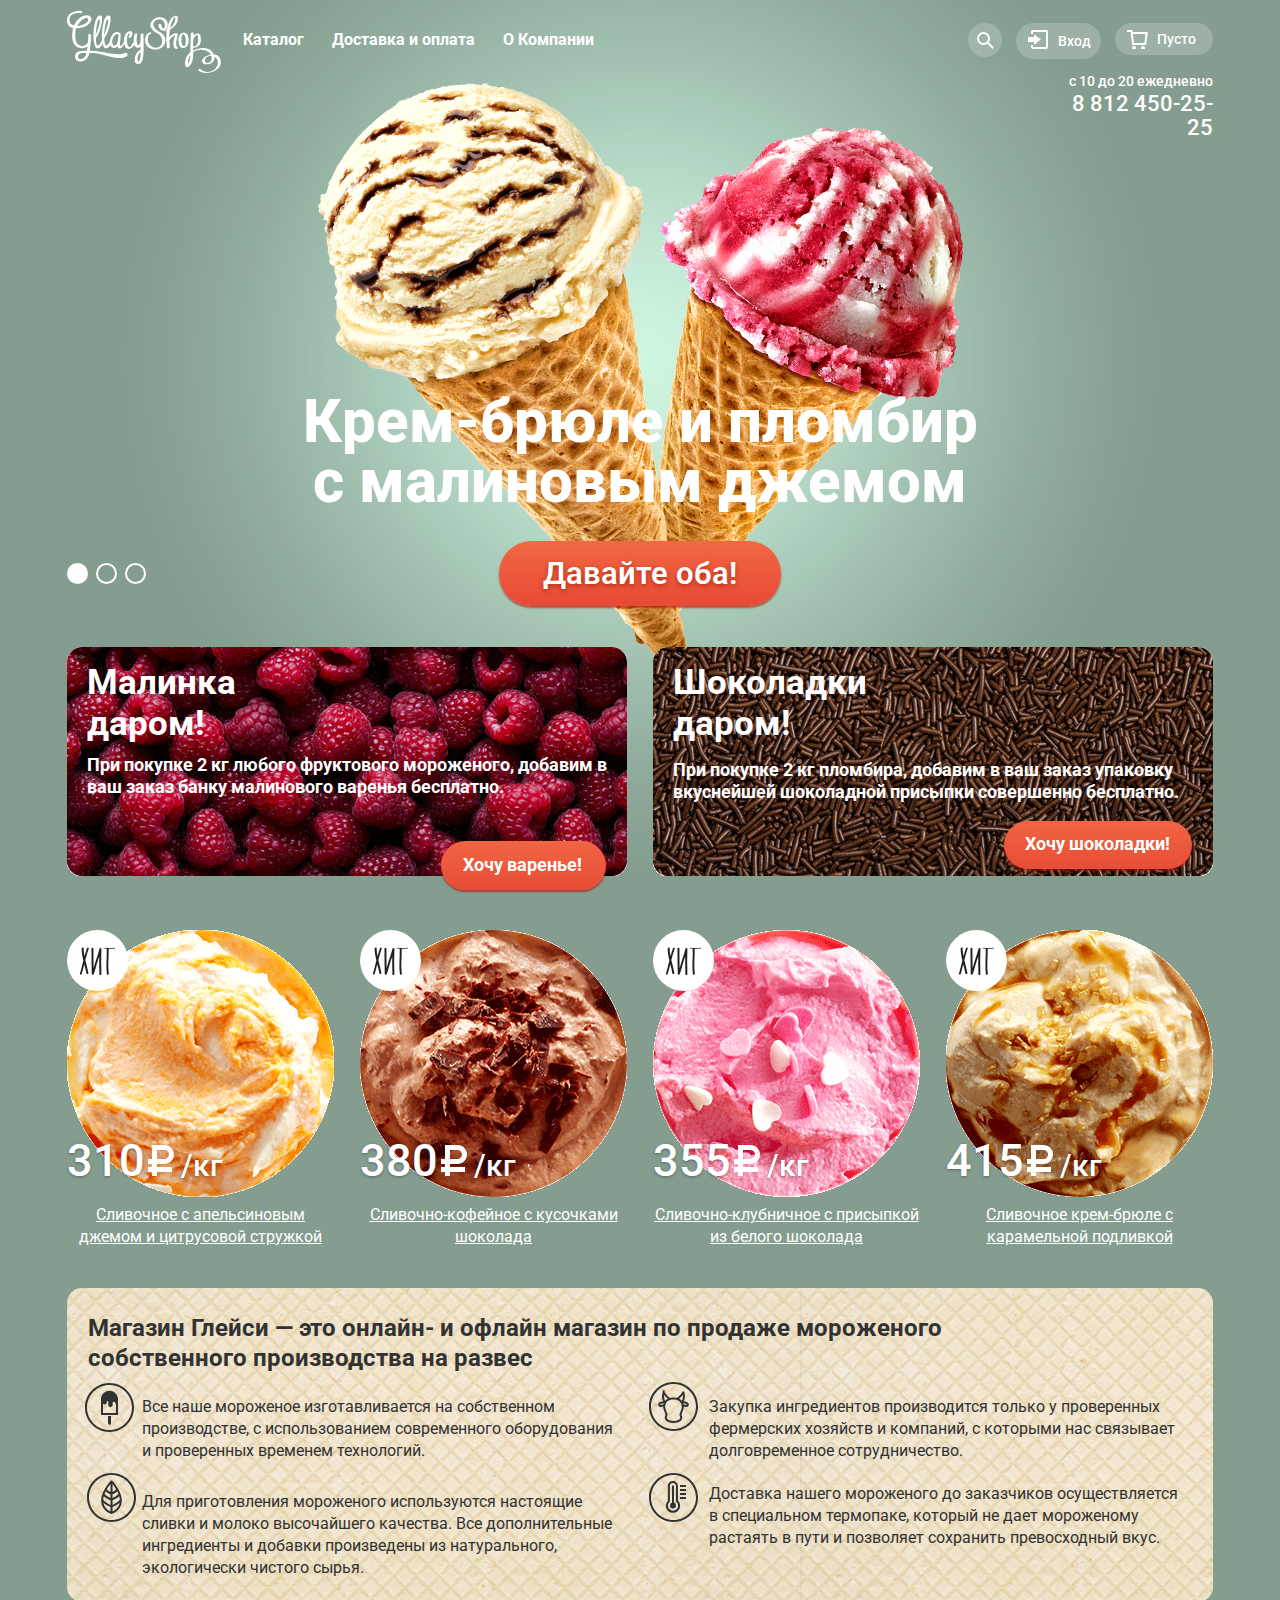
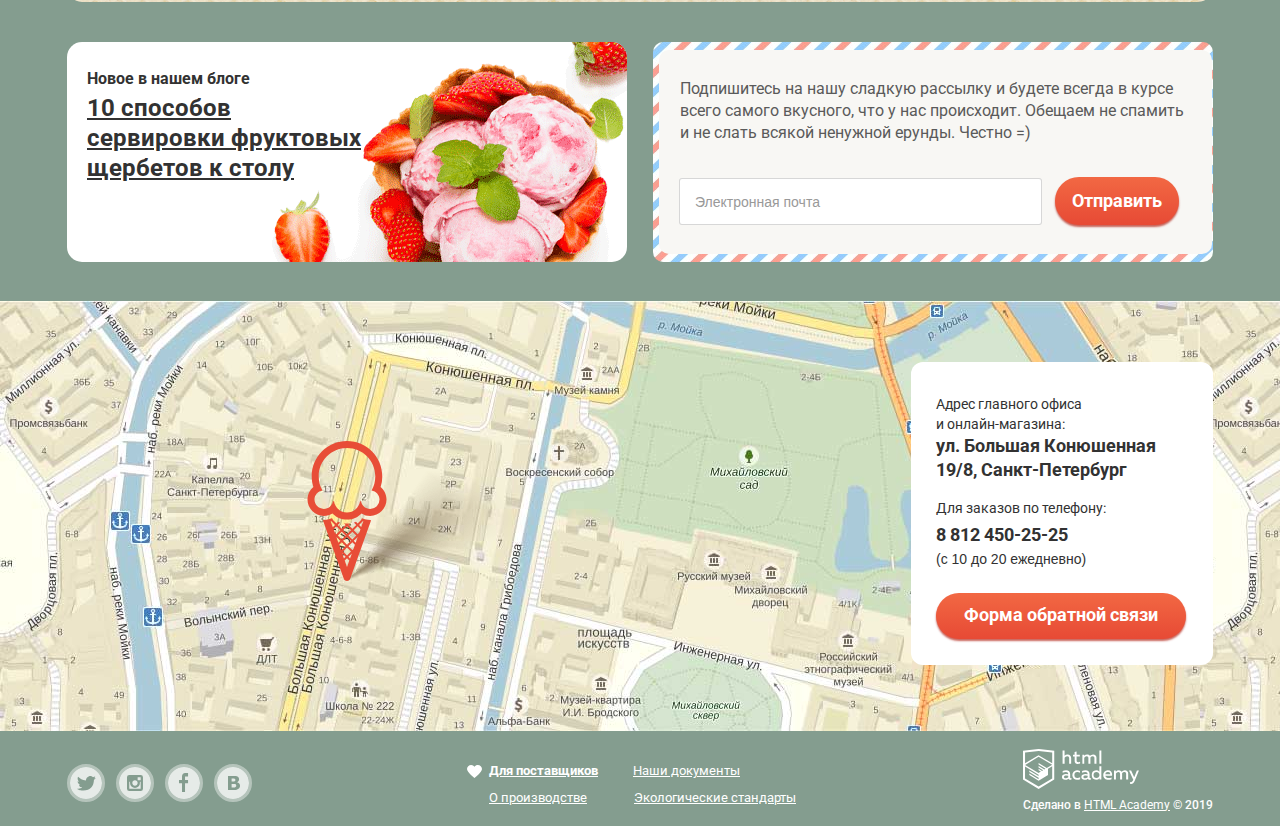
==== commit 0a0ac703: "исправляет стилизацию главной страницы" ====
--- a/index.html
+++ b/index.html
@@ -115,13 +115,13 @@
       <section class="promotion">
         <div class="promotion-raspberry">
           <h2 class="raspberry-free">Малинка даром!</h2>
-          <p class="special-offer">При покупке 2кг любого фруктового мороженого, добавим в ваш заказ банку малинового
+          <p class="special-offer">При покупке 2 кг любого фруктового мороженого, добавим в ваш заказ банку малинового
             варенья бесплатно.</p>
           <a href="#">Хочу варенье!</a>
         </div>
         <div class="promotion-chocolate">
           <h2 class="chocolate-free">Шоколадки даром!</h2>
-          <p class="special-offer">При покупке 2кг пломбира, добавим в ваш заказ упаковку вкуснейшей шоколадной присыпки
+          <p class="special-offer">При покупке 2 кг пломбира, добавим в ваш заказ упаковку вкуснейшей шоколадной присыпки
             совершенно бесплатно.
           </p>
           <a href="#">Хочу шоколадки!</a>
@@ -165,7 +165,7 @@
         </div>
       </section>
       <section class="about-gllacy-store">
-        <h3 class="features">Магазин Глейси - это онлайн- и офлайн магазин по продаже мороженого собственного
+        <h3 class="features">Магазин Глейси — это онлайн- и офлайн магазин по продаже мороженого собственного
           производства
           на развес</h3>
         <ul class="features-list">
--- a/css/style.css
+++ b/css/style.css
@@ -100,6 +100,10 @@
   z-index: 1;
 }
 
+.main-header-logo {
+  margin-top: 10px;
+}
+
 .main-navigation {
   position: relative;
 
@@ -118,18 +122,14 @@
 }
 
 .site-navigation {
-  content: "";
-
-  position: absolute;
-  left: 165px;
-
   display: flex;
   justify-content: space-between;
   flex-wrap: wrap;
 
-  width: 355px;
-  margin-top: 15px;
-  /*margin-right: auto;*/
+  width: 371px;
+  margin-top: 23px;
+  margin-left: 12px;
+  margin-right: auto;
 }
 
 .site-navigation .catalog {
@@ -173,8 +173,8 @@
   flex-wrap: wrap;
   justify-content: space-between;
 
-  width: 250px;
-  margin-top: 13px;
+  width: 253px;
+  margin-top: 23px;
   margin-bottom: 0;
 
   font-size: 14px;
@@ -240,8 +240,9 @@
 
 .user-navigation .purchase-navigation {
   position: relative;
-  padding: 10px;
+  padding: 8px;
   padding-left: 42px;
+  padding-right: 17px;
 
   background-color: rgba(255, 255, 255, 0.2);
   border-radius: 20px;
@@ -273,8 +274,9 @@
 
 .user-navigation .purchase-done-navigation {
   position: relative;
-  padding: 9px;
+  padding: 8px;
   padding-left: 42px;
+  padding-right: 17px;
 
   color: #323232;
   background-color: #f8f7f4;
@@ -576,7 +578,7 @@
   position: fixed;
   top: 120px;
   left: 50%;
-  z-index: 10;
+  z-index: 30;
 
   display: none;
   width: 437px;
@@ -965,7 +967,7 @@
 
 .schedule {
   position: absolute;
-  top: 60px;
+  top: 71px;
   right: 27px;
 
   display: flex;
@@ -974,7 +976,8 @@
   width: 166px;
 
   font-size: 14px;
-  line-height: 16px;
+  line-height: 21px;
+  text-align: right;
 }
 
 .schedule .schedule-hour {
@@ -995,7 +998,7 @@
 .slider {
   position: relative;
 
-  padding-top: 321px;
+  padding-top: 311px;
 
   text-align: center;
   color: #ffffff;
@@ -1015,7 +1018,7 @@
 .slide-title {
   width: 700px;
   margin: 0 auto;
-  margin-bottom: 27px;
+  margin-bottom: 29px;
 
   font-size: 60px;
   line-height: 60px;
@@ -1056,7 +1059,7 @@
 
 .slider-controls {
   position: absolute;
-  bottom: 25px;
+  bottom: 19px;
   left: 0;
   z-index: 20;
 
@@ -1175,7 +1178,7 @@
 .filter-sorting::after {
   content: "";
   position: absolute;
-  top: 13px;
+  bottom: 17px;
   right: 20px;
 
   width: 11px;
@@ -1465,6 +1468,7 @@
 
 .promotion .raspberry-free, .promotion .chocolate-free {
   margin: 0;
+  padding: 15px 20px;
 
   font-size: 35px;
   line-height: 41px;
@@ -1490,12 +1494,7 @@
 
 .promotion-raspberry .special-offer {
   margin-bottom: 43px;
-  padding-right: 30px;
-}
-
-.promotion-chocolate .special-offer {
-  margin-bottom: 40px;
-  padding-right: 27px;
+  padding-right: 20px;
 }
 
 .promotion a {
@@ -1718,7 +1717,8 @@
   justify-content: space-around;
   flex-wrap: wrap;
   margin-top: 0;
-  padding-bottom: 5px;
+  padding-bottom: 10px;
+  padding-left: 46px;
 
   line-height: 22px;
   font-weight: normal;
@@ -1732,21 +1732,18 @@
 
 .features-list .feature-item:nth-child(2n+1) {
   width: 480px;
-}
-
-.technology {
+  margin-right: 30px;
+}
+
+.feature-item p {
+  margin-bottom: 13px;
+  }
+
+.technology, .buying-ingredients {
   margin-top: 23px;
-}
-
-.buying-ingredients {
-  margin-top: 23px;
-}
-
-.products {
-  margin-top: 8px;
-}
-
-.delivery {
+}.buying-ingredients
+
+.products, .delivery {
   margin-top: 8px;
 }
 
@@ -1867,7 +1864,7 @@
 .mail-background {
   position: relative;
   padding: 4px 8px 3px;
-  width: 552px;
+  width: 544px;
 
   border-radius: 10px;
   background-image: url("../img/mail-background.jpg");
@@ -1972,7 +1969,6 @@
 
 .map {
   margin: 0 auto;
-  margin-bottom: 18px;
   max-width: 100%;
 
   background-image: url("../img/map-background.jpg");
@@ -1987,7 +1983,7 @@
 
   width: 1146px;
   margin: 0 auto;
-  padding: 61px 0 40px 0;
+  padding: 61px 0 66px 0;
 
 }
 
@@ -2033,7 +2029,7 @@
 
 .address-announcement {
   margin: 0;
-  padding: 32px 129px 5px 25px;
+  padding: 32px 129px 0px 25px;
 
   font-size: 14px;
   line-height: 20px;
@@ -2060,7 +2056,7 @@
 
 .phone-schedule {
   margin: 0;
-  padding: 6px 120px 0px 25px;
+  padding: 6px 120px 5px 25px;
 
   font-size: 14px;
   line-height: 20px;
@@ -2091,7 +2087,7 @@
 
 .address .feedback-button {
   margin-left: 25px;
-  margin-top: 13px;
+  margin-top: 26px;
   margin-bottom: 26px;
   padding: 10px 28px 12px;
   border: none;
@@ -2198,6 +2194,7 @@
 .main-footer {
   display: flex;
   justify-content: space-between;
+  padding-top: 18px;
 }
 
 .main-footer a {
@@ -2216,7 +2213,7 @@
   display: flex;
   justify-content: space-between;
   flex-wrap: wrap;
-  margin-top: 7px;
+  margin-top: 15px;
 }
 
 .footer-social .social-icon {
@@ -2241,6 +2238,8 @@
 
 .footer-info {
   width: 331px;
+  margin-right: 21px;
+  margin-top: 13px;
 
   font-size: 13px;
   line-height: 18px;
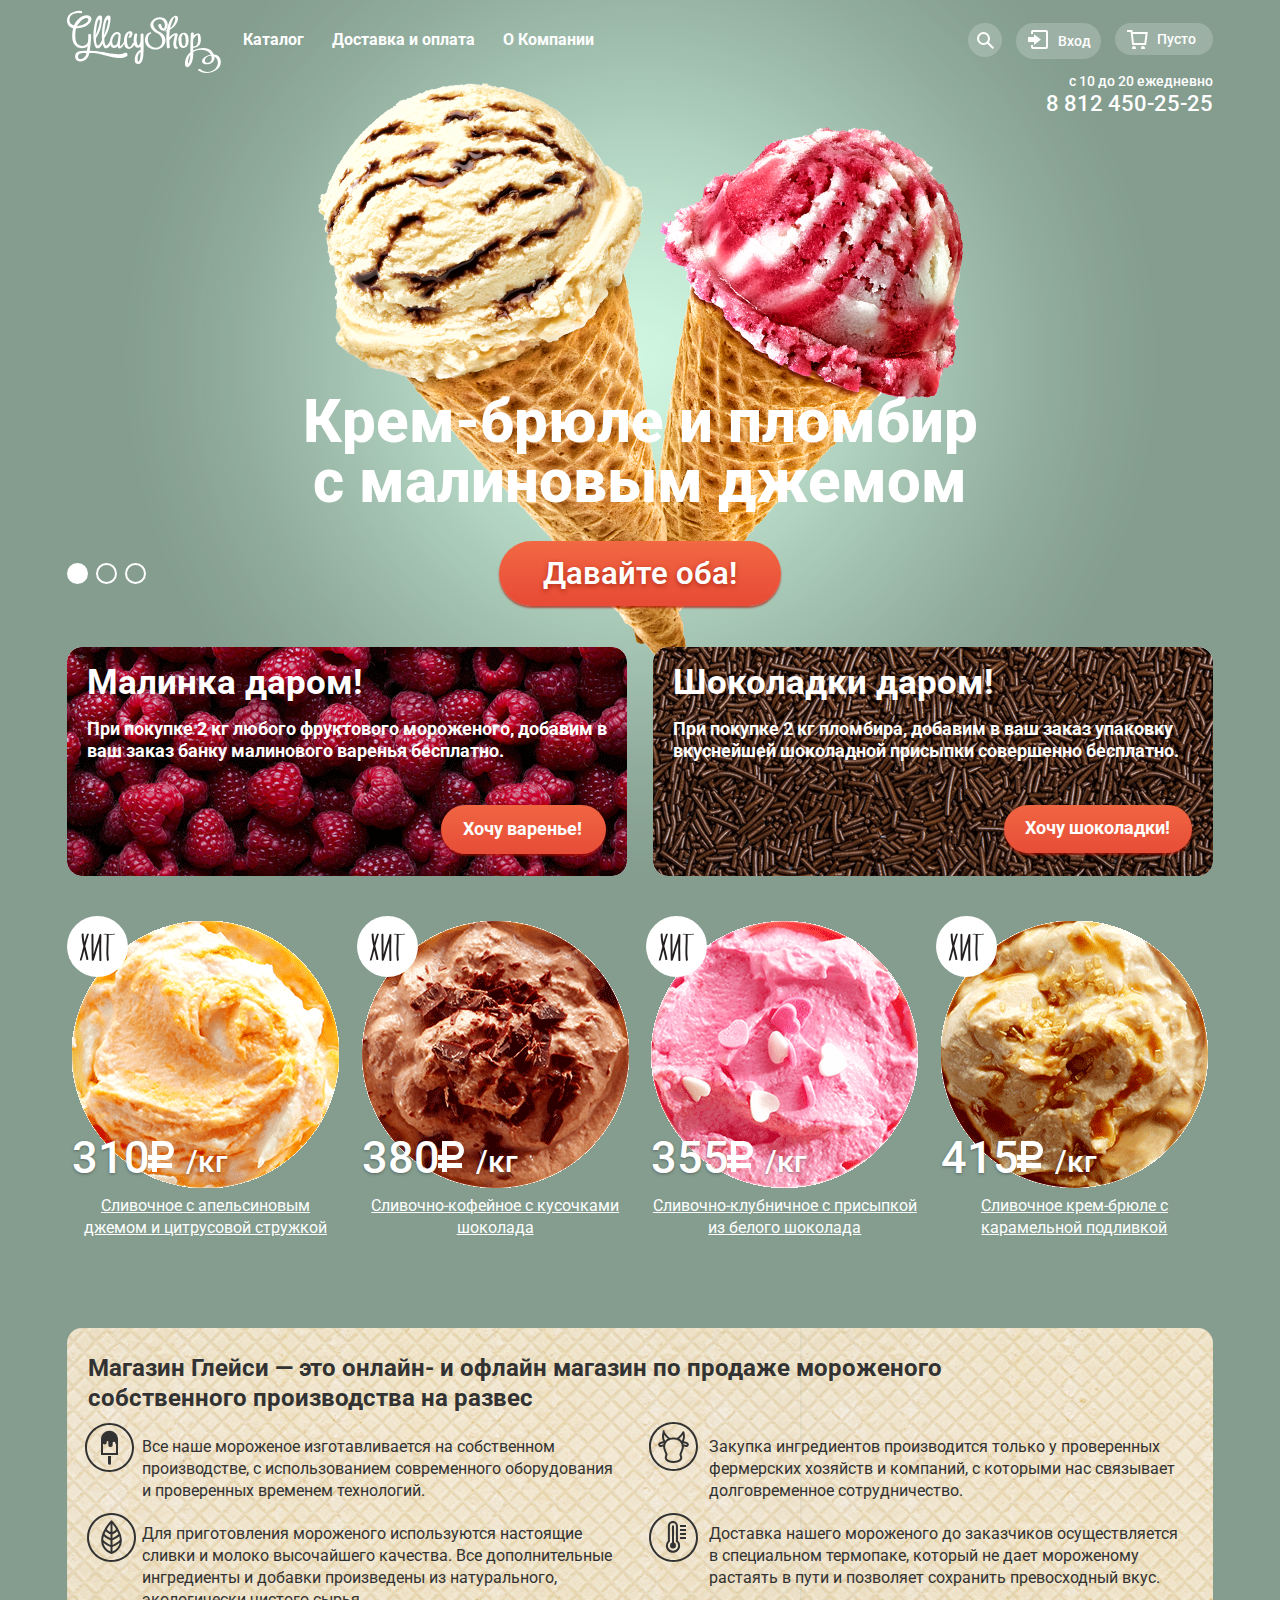
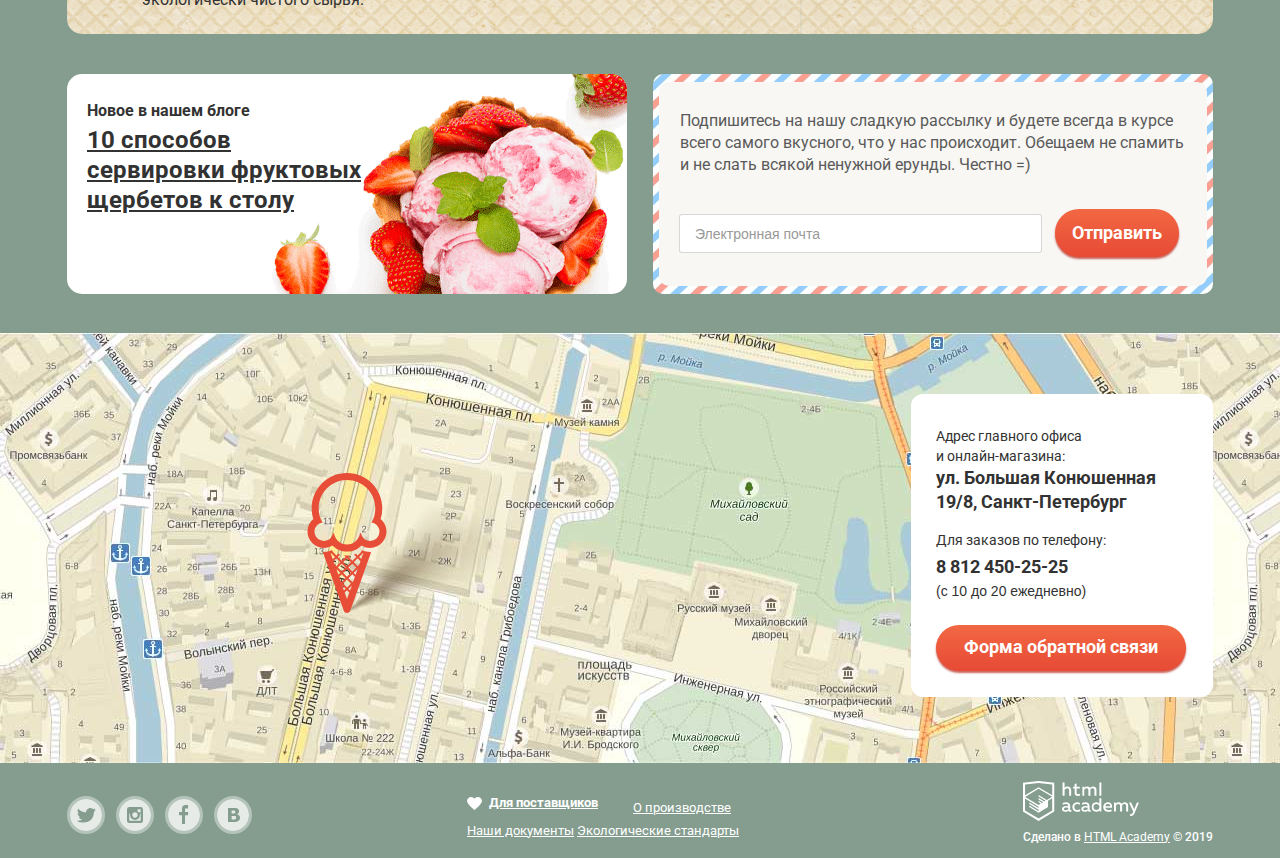
==== commit 56a184a7: "исправляет стилизацию страниц и прогоняет стилевой файл через автопрефиксер" ====
--- a/index.html
+++ b/index.html
@@ -54,11 +54,13 @@
             <form class="modal modal-login" action="https://echo.htmlacademy.ru" method="post">
               <p>
                 <label class="visually-hidden" for="modal-email">Электронная почта</label>
-                <input class="login-modal-email" id="modal-email" type="email" name="login" placeholder="Электронная почта">
+                <input class="login-modal-email" id="modal-email" type="email" name="login"
+                  placeholder="Электронная почта">
               </p>
               <p>
                 <label class="visually-hidden" for="user-password">Пароль</label>
-                <input class="login-modal-password" id="user-password" type="password" name="password" placeholder="Пароль">
+                <input class="login-modal-password" id="user-password" type="password" name="password"
+                  placeholder="Пароль">
               </p>
               <div class="login-help">
                 <button class="login-button" type="submit">
@@ -121,7 +123,8 @@
         </div>
         <div class="promotion-chocolate">
           <h2 class="chocolate-free">Шоколадки даром!</h2>
-          <p class="special-offer">При покупке 2 кг пломбира, добавим в ваш заказ упаковку вкуснейшей шоколадной присыпки
+          <p class="special-offer">При покупке 2 кг пломбира, добавим в ваш заказ упаковку вкуснейшей шоколадной
+            присыпки
             совершенно бесплатно.
           </p>
           <a href="#">Хочу шоколадки!</a>
@@ -174,11 +177,13 @@
               современного оборудования и проверенных временем технологий.</p>
           </li>
           <li class="feature-item">
-            <p class="buying-ingredients">Закупка ингредиентов производится только у проверенных фермерских хозяйств и компаний, с
+            <p class="buying-ingredients">Закупка ингредиентов производится только у проверенных фермерских хозяйств и
+              компаний, с
               которыми нас связывает долговременное сотрудничество.</p>
           </li>
           <li class="feature-item">
-            <p class="products">Для приготовления мороженого используются настоящие сливки и молоко высочайшего качества.
+            <p class="products">Для приготовления мороженого используются настоящие сливки и молоко высочайшего
+              качества.
               Все дополнительные ингредиенты и добавки произведены из натурального, экологически чистого сырья.</p>
           </li>
           <li class="feature-item">
@@ -268,10 +273,14 @@
           </a>
         </div>
         <div class="footer-info">
-          <a href="#">Для поставщиков</a>
-          <a href="#">Наши документы</a>
-          <a href="#">О производстве</a>
-          <a href="#">Экологические стандарты</a>
+          <div>
+            <a class="supply" href="#">Для поставщиков</a>
+            <a class="elaboration" href="#">О производстве</a>
+          </div>
+          <div>
+            <a class="documents" href="#">Наши документы</a>
+            <a class="eco-standards" href="#">Экологические стандарты</a>
+          </div>
         </div>
         <div class="footer-copyright">
           <img src="img/svg-gllacy/logo-htmlacademy.svg" width="116" height="40" alt="Логотип HTML-Академии">
@@ -283,6 +292,7 @@
     </footer>
 
   </div>
+
 
   <!--Форма обратной связи-->
   <form class="modal modal-feedback" action="https://echo.htmlacademy.ru" method="post">
@@ -290,15 +300,15 @@
     <h2 class="modal-answer">Мы обязательно вам ответим!</h2>
     <p>
       <label class="visually-hidden" for="your-name">Имя</label>
-      <input class="login-name-user" id="your-name" type="text" name="login" placeholder="Как вас зовут?">
+      <input class="login" id="your-name" type="text" name="login" placeholder="Как вас зовут?">
     </p>
     <p>
       <label class="visually-hidden" for="your-email">Ваша почта для ответа?</label>
-      <input class="login-name-user" id="your-email" type="email" name="email" placeholder="Ваша почта для ответа?">
+      <input class="email" id="your-email" type="email" name="email" placeholder="Ваша почта для ответа?">
     </p>
     <p class="modal-feedback-textarea">
       <label class="visually-hidden" for="your-email">Сообщение клиента</label>
-        <textarea class="modal-textarea" id="your-message" placeholder="Напишите что-нибудь..."></textarea>
+      <textarea class="modal-textarea" id="your-message" placeholder="Напишите что-нибудь..."></textarea>
     </p>
     <div class="modal-feedback-button">
       <button class="modal-button" type="submit">
@@ -306,6 +316,98 @@
       </button>
     </div>
   </form>
+  <div class="modal-overlay"></div>
+
+  <script>
+    var link = document.querySelector(".feedback-button");
+
+    var popup = document.querySelector(".modal-feedback");
+    var close = popup.querySelector(".modal-close");
+
+    var form = popup.querySelector("form");
+    var login = popup.querySelector("[name=login]");
+    var email = popup.querySelector("[name=email]");
+
+    var overlay = document.querySelector(".modal-overlay");
+
+    var isStorageSupport = true;
+    var storage = "";
+
+    try {
+      storage = localStorage.getItem("login");
+    } catch (err) {
+      isStorageSupport = false;
+    }
+
+    link.addEventListener("click", function (evt) {
+      evt.preventDefault();
+      popup.classList.add("modal-show");
+
+      if (storage) {
+        login.value = storage;
+        password.focus();
+      } else {
+        login.focus();
+      }
+    });
+
+    close.addEventListener("click", function (evt) {
+      evt.preventDefault();
+      popup.classList.remove("modal-show");
+      popup.classList.remove("modal-error");
+      login.focus();
+    });
+
+    form.addEventListener("submit", function (evt) {
+      if (!login.value || !password.value) {
+        evt.preventDefault();
+        popup.classList.remove("modal-error");
+        popup.offsetWidth = popup.offsetWidth;
+        console.log("Нужно ввести логин и пароль");
+        popup.classList.add("modal-error"); popup.classList.add("modal-error");
+      } else {
+        if (isStorageSupport) {
+          localStorage.setItem("login", login.value);
+        }
+      }
+    });
+
+    window.addEventListener("keydown", function (evt) {
+      if (evt.keyCode === 27) {
+        evt.preventDefault();
+        if (popup.classList.contains("modal-show")) {
+          popup.classList.remove("modal-show");
+          popup.classList.remove("modal-error");
+        }
+      }
+    });
+  </script>
+  <script src="../js/script.js"></script>
+
+
+  <!--Форма обратной связи-->
+  <div class="feedback">
+    <button class="feedback-close" type="button" title="Закрыть">Закрыть</button>
+    <h2>Мы обязательно вам ответим!</h2>
+    <form class="feedback-form" action="#" method="post">
+      <div class="placeholder">
+        <input class="name textfield" type="text" name="feedback-name" id="name-id">
+        <label class="paceholder-label" for="name-id">Как вас зовут?</label>
+      </div>
+      <div class="placeholder">
+        <input class="e-mail textfield" type="email" name="feedback-email" id="id-email">
+        <label class="paceholder-label" for="id-email">Ваша почта для ответа?</label>
+      </div>
+      <div class="placeholder">
+        <textarea class="commit textfield" name="commit-field" id="textarea-id" rows="6" cols="48"></textarea>
+        <label class="paceholder-label" for="id-email">Напишите что-нибудь...</label>
+      </div>
+      <input class="btn btn-send" type="submit" name="feedback" value="Отправить">
+    </form>
+  </div>
+  <div class="modal-overlay"></div>
+  <script src="../js/script.js"></script>
+
 
 </body>
 
--- a/css/style.css
+++ b/css/style.css
@@ -5,7 +5,7 @@
 }
 
 body {
-  min-width: 960px;
+  min-width: 1200px;
 
   font-size: 18px;
   line-height: 1.2;
@@ -28,6 +28,10 @@
   background-repeat: no-repeat;
   background-position: top center;
 
+  -webkit-transition: background-image 0.5s ease, background-color 0.5s ease;
+
+  -o-transition: background-image 0.5s ease, background-color 0.5s ease;
+
   transition: background-image 0.5s ease, background-color 0.5s ease;
 
   min-height: 100vh;
@@ -58,7 +62,8 @@
   font-weight: 500;
   color: #ffffff;
   background-color: #849d8f;
-  box-sizing: border-box;
+  -webkit-box-sizing: border-box;
+          box-sizing: border-box;
 }
 
 a {
@@ -84,7 +89,9 @@
 
   white-space: nowrap;
 
-  clip-path: inset(100%);
+  -webkit-clip-path: inset(100%);
+
+          clip-path: inset(100%);
   clip: rect(0 0 0 0);
   overflow: hidden;
 }
@@ -107,8 +114,14 @@
 .main-navigation {
   position: relative;
 
+  display: -webkit-box;
+
+  display: -ms-flexbox;
+
   display: flex;
-  justify-content: space-between;
+  -webkit-box-pack: justify;
+      -ms-flex-pack: justify;
+          justify-content: space-between;
 
   color: #ffffff;
 }
@@ -122,9 +135,14 @@
 }
 
 .site-navigation {
+  display: -webkit-box;
+  display: -ms-flexbox;
   display: flex;
-  justify-content: space-between;
-  flex-wrap: wrap;
+  -webkit-box-pack: justify;
+      -ms-flex-pack: justify;
+          justify-content: space-between;
+  -ms-flex-wrap: wrap;
+      flex-wrap: wrap;
 
   width: 371px;
   margin-top: 23px;
@@ -141,6 +159,7 @@
 .site-navigation a {
   display: inline-block;
   padding: 8px 10px;
+  vertical-align: middle;
 
   color: #ffffff;
   font-size: 16px;
@@ -158,7 +177,9 @@
   color: #323232;
   background-color: #f7f6f3;
 
-  box-shadow: inset 0 1px 1px 1px #8a8a8a;
+  -webkit-box-shadow: inset 0 1px 1px 1px #8a8a8a;
+
+          box-shadow: inset 0 1px 1px 1px #8a8a8a;
 }
 
 .site-navigation .active > a {
@@ -169,9 +190,16 @@
 .user-navigation {
   position: relative;
 
+  display: -webkit-box;
+
+  display: -ms-flexbox;
+
   display: flex;
-  flex-wrap: wrap;
-  justify-content: space-between;
+  -ms-flex-wrap: wrap;
+      flex-wrap: wrap;
+  -webkit-box-pack: justify;
+      -ms-flex-pack: justify;
+          justify-content: space-between;
 
   width: 253px;
   margin-top: 23px;
@@ -302,6 +330,14 @@
   background-image: url("../img/svg-gllacy/basket-red.svg");
 }
 
+.inner-page .user-navigation {
+  width: 270px;
+  }
+
+  p.products {
+    margin-top: 8px;
+  }
+
 .modal {
   color: #323232;
   background-color: #f8f7f4;
@@ -320,7 +356,8 @@
   width: 138px;
 
   list-style: none;
-  box-shadow: 0px 20px 20px 0 rgba(0, 0, 0, 0.4);
+  -webkit-box-shadow: 0 20px 20px 0 rgba(0, 0, 0, 0.4);
+          box-shadow: 0 20px 20px 0 rgba(0, 0, 0, 0.4);
   border-radius: 5px;
 }
 
@@ -383,9 +420,9 @@
   display: none;
   width: 341px;
 
-  -webkit-box-shadow: 0px 20px 20px 0 rgba(0, 0, 0, 0.4);
-
-  box-shadow: 0px 20px 20px 0 rgba(0, 0, 0, 0.4);
+  -webkit-box-shadow: 0 20px 20px 0 rgba(0, 0, 0, 0.4);
+
+  box-shadow: 0 20px 20px 0 rgba(0, 0, 0, 0.4);
   border-radius: 5px;
 }
 
@@ -396,7 +433,7 @@
   color: #323232;
   font-family: "Roboto 500", "Arial", sans-serif;
   font-size: 14px;
-  line-height: 24px;
+  line-height: 14px;
   font-weight: normal;
 
   border: solid 1px rgba(178, 178, 178, 0.52);
@@ -404,10 +441,6 @@
 
   border-radius: 3px;
 }
-
-input[type="search"]::-moz-placeholder {
-  color: #999999;
- }
  input[type="search"]::-webkit-input-placeholder { color: #999999;}
  input[type="search"]:-ms-input-placeholder { color: #999999; }
  input[type="search"]::-ms-input-placeholder { color: #999999; }
@@ -429,8 +462,8 @@
   display: none;
   width: 276px;
 
-  -webkit-box-shadow: 0px 20px 20px 0 rgba(0, 0, 0, 0.4);
-  box-shadow: 0px 20px 20px 0 rgba(0, 0, 0, 0.4);
+  -webkit-box-shadow: 0 20px 20px 0 rgba(0, 0, 0, 0.4);
+  box-shadow: 0 20px 20px 0 rgba(0, 0, 0, 0.4);
   border-radius: 5px;
 }
 
@@ -443,7 +476,7 @@
   color: #323232;
   font-family: "Roboto 500", "Arial", sans-serif;
   font-size: 14px;
-  line-height: 24px;
+  line-height: 14px;
   font-weight: normal;
 
   border: solid 1px rgba(178, 178, 178, 0.52);
@@ -451,10 +484,6 @@
 
   border-radius: 3px;
 }
-
-input[type="email"]::-moz-placeholder {
-  color: #999999;
- }
  input[type="email"]::-webkit-input-placeholder { color: #999999;}
  input[type="email"]:-ms-input-placeholder { color: #999999; }
  input[type="email"]::-ms-input-placeholder { color: #999999; }
@@ -470,7 +499,7 @@
   color: #323232;
   font-family: "Roboto 500", "Arial", sans-serif;
   font-size: 14px;
-  line-height: 24px;
+  line-height: 14px;
   font-weight: normal;
 
   border: solid 1px rgba(178, 178, 178, 0.52);
@@ -478,10 +507,6 @@
 
   border-radius: 3px;
 }
-
-input[type="password"]::-moz-placeholder {
-  color: #999999;
- }
  input[type="password"]::-webkit-input-placeholder { color: #999999;}
  input[type="password"]:-ms-input-placeholder { color: #999999; }
  input[type="password"]::-ms-input-placeholder { color: #999999; }
@@ -535,8 +560,8 @@
   font-size: 18px;
   line-height: 24px;
   font-weight: bold;
-  -webkit-box-shadow: 0px 1px 2px 0 #ac1000;
-          box-shadow: 0px 1px 2px 0 #ac1000;
+  -webkit-box-shadow: 0 1px 2px 0 #ac1000;
+          box-shadow: 0 1px 2px 0 #ac1000;
   color: #fefefe;
 
   background-image: -webkit-gradient(linear, left bottom, left top, from(#e74a35), to(#f26843));
@@ -574,6 +599,89 @@
   display: block;
 }
 
+.modal-show {
+  display: block;
+
+  -webkit-animation: bounce 0.6s;
+
+          animation: bounce 0.6s;
+}
+
+.modal-error {
+  -webkit-animation: shake 0.6s;
+          animation: shake 0.6s;
+}
+
+@keyframes bounce {
+  0% {
+    -webkit-transform: translateY(-2000px);
+            transform: translateY(-2000px);
+  }
+
+  70% {
+    -webkit-transform: translateY(30px);
+            transform: translateY(30px);
+  }
+
+  90% {
+    -webkit-transform: translateY(-10px);
+            transform: translateY(-10px);
+  }
+
+  100% {
+    -webkit-transform: translateY(0);
+            transform: translateY(0);
+  }
+}
+
+@keyframes shake {
+  0%,
+  100% {
+    -webkit-transform: translateX(0);
+            transform: translateX(0);
+  }
+
+  10%,
+  30%,
+  50%,
+  70%,
+  90% {
+    -webkit-transform: translateX(-10px);
+            transform: translateX(-10px);
+  }
+
+  20%,
+  40%,
+  60%,
+  80% {
+    -webkit-transform: translateX(10px);
+            transform: translateX(10px);
+  }
+}@keyframes shake {
+  0%,
+  100% {
+    -webkit-transform: translateX(0);
+            transform: translateX(0);
+  }
+
+  10%,
+  30%,
+  50%,
+  70%,
+  90% {
+    -webkit-transform: translateX(-10px);
+            transform: translateX(-10px);
+  }
+
+  20%,
+  40%,
+  60%,
+  80% {
+    -webkit-transform: translateX(10px);
+            transform: translateX(10px);
+  }
+}
+
 .modal-feedback {
   position: fixed;
   top: 120px;
@@ -620,12 +728,13 @@
   padding-top: 16px;
   padding-bottom: 12px;
   padding-left: 15px;
-  box-sizing: border-box;
+  -webkit-box-sizing: border-box;
+          box-sizing: border-box;
 
   color: #323232;
   font-family: "Roboto 500", "Arial", sans-serif;
   font-size: 16px;
-  line-height: 24px;
+  line-height: 16px;
   font-weight: normal;
 
   border: solid 1px rgba(178, 178, 178, 0.52);
@@ -633,10 +742,6 @@
 
   border-radius: 3px;
 }
-
-.modal-feedback input[type="text"]::-moz-placeholder {
-  color: #999999;
- }
  .modal-feedback input[type="text"]::-webkit-input-placeholder { color: #999999;}
  .modal-feedback input[type="text"]:-ms-input-placeholder { color: #999999; }
  .modal-feedback input[type="text"]::-ms-input-placeholder { color: #999999; }
@@ -648,12 +753,13 @@
   padding-top: 16px;
   padding-bottom: 13px;
   padding-left: 15px;
-  box-sizing: border-box;
+  -webkit-box-sizing: border-box;
+          box-sizing: border-box;
 
   color: #323232;
   font-family: "Roboto 500", "Arial", sans-serif;
   font-size: 16px;
-  line-height: 24px;
+  line-height: 16px;
   font-weight: normal;
 
   border: solid 1px rgba(178, 178, 178, 0.52);
@@ -662,10 +768,6 @@
   border-radius: 3px;
 }
 
-/*Форма обратной связи*/
-.modal-feedback input[type="email"]::-moz-placeholder {
-  color: #999999;
- }
  .modal-feedback input[type="email"]::-webkit-input-placeholder { color: #999999;}
  .modal-feedback input[type="email"]:-ms-input-placeholder { color: #999999; }
  .modal-feedback input[type="email"]::-ms-input-placeholder { color: #999999; }
@@ -682,7 +784,8 @@
   padding-top: 16px;
   padding-bottom: 13px;
   padding-left: 15px;
-  box-sizing: border-box;
+  -webkit-box-sizing: border-box;
+          box-sizing: border-box;
 
   color: #323232;
   font-family: "Roboto 500", "Arial", sans-serif;
@@ -695,10 +798,6 @@
 
   border-radius: 3px;
 }
-
-.modal-feedback .modal-textarea::-moz-placeholder {
-  color: #999999;
- }
  .modal-feedback .modal-textarea::-webkit-input-placeholder { color: #999999;}
  .modal-feedback .modal-textarea:-ms-input-placeholder { color: #999999; }
  .modal-feedback .modal-textarea::-ms-input-placeholder { color: #999999; }
@@ -720,14 +819,19 @@
 }
 
 .modal-feedback .modal-feedback-button {
+  display: -webkit-box;
+  display: -ms-flexbox;
   display: flex;
-  justify-content: flex-end;
+  -webkit-box-pack: end;
+      -ms-flex-pack: end;
+          justify-content: flex-end;
 }
 
 .modal-feedback-button .modal-button {
   display: inline-block;
   margin-right: 10px;
   padding: 12px 44px;
+  vertical-align: middle;
 
   font-weight: 600;
   font-size: 18px;
@@ -739,22 +843,34 @@
   text-shadow: 0 2px 5px rgba(160, 32, 11, 0.76);
 
   background: #f26843;
+  background: -webkit-gradient(linear, left top, left bottom, from(#f26843), to(#e74a35));
+  background: -webkit-linear-gradient(top, #f26843 0%, #e74a35 100%);
+  background: -o-linear-gradient(top, #f26843 0%, #e74a35 100%);
   background: linear-gradient(to bottom, #f26843 0%, #e74a35 100%);
   border-radius: 50px;
-  box-shadow: 0 2px 2px rgba(172, 16, 0, 0.64);
+  -webkit-box-shadow: 0 2px 2px rgba(172, 16, 0, 0.64);
+          box-shadow: 0 2px 2px rgba(172, 16, 0, 0.64);
   border: none;
 
   cursor: pointer;
 }
 
 .modal-feedback-button .modal-button:hover {
+  background: -webkit-gradient(linear, left top, left bottom, from(#f58669), to(#ec6f5e));
+  background: -webkit-linear-gradient(top, #f58669 0%, #ec6f5e 100%);
+  background: -o-linear-gradient(top, #f58669 0%, #ec6f5e 100%);
   background: linear-gradient(to bottom, #f58669 0%, #ec6f5e 100%);
-  box-shadow: 0 2px 2px rgba(172, 16, 0, 1);
+  -webkit-box-shadow: 0 2px 2px rgba(172, 16, 0, 1);
+          box-shadow: 0 2px 2px rgba(172, 16, 0, 1);
 }
 
 .modal-feedback-button .modal-button:active {
+  background: -webkit-gradient(linear, left top, left bottom, from(#d84732), to(#e1613e));
+  background: -webkit-linear-gradient(top, #d84732 0%, #e1613e 100%);
+  background: -o-linear-gradient(top, #d84732 0%, #e1613e 100%);
   background: linear-gradient(to bottom, #d84732 0%, #e1613e 100%);
-  box-shadow: inset 0 2px 2px rgba(172, 16, 0, 1);
+  -webkit-box-shadow: inset 0 2px 2px rgba(172, 16, 0, 1);
+          box-shadow: inset 0 2px 2px rgba(172, 16, 0, 1);
 }
 
 .modal-enumeration-of-orders {
@@ -773,7 +889,8 @@
   font-size: 13px;
   line-height: 16px;
   font-family: "Roboto 500", "Arial", sans-serif;
-  box-shadow: 0px 20px 20px 0 rgba(0, 0, 0, 0.4);
+  -webkit-box-shadow: 0 20px 20px 0 rgba(0, 0, 0, 0.4);
+          box-shadow: 0 20px 20px 0 rgba(0, 0, 0, 0.4);
   border-radius: 5px;
 }
 
@@ -932,6 +1049,7 @@
 
   display: inline-block;
   padding: 11px 14px;
+  vertical-align: middle;
 
   font-weight: 600;
   font-size: 18px;
@@ -943,22 +1061,34 @@
   text-shadow: 0 2px 5px rgba(160, 32, 11, 0.76);
 
   background: #f26843;
+  background: -webkit-gradient(linear, left top, left bottom, from(#f26843), to(#e74a35));
+  background: -webkit-linear-gradient(top, #f26843 0%, #e74a35 100%);
+  background: -o-linear-gradient(top, #f26843 0%, #e74a35 100%);
   background: linear-gradient(to bottom, #f26843 0%, #e74a35 100%);
   border-radius: 50px;
-  box-shadow: 0 2px 2px rgba(172, 16, 0, 0.64);
+  -webkit-box-shadow: 0 2px 2px rgba(172, 16, 0, 0.64);
+          box-shadow: 0 2px 2px rgba(172, 16, 0, 0.64);
   border: none;
 
   cursor: pointer;
 }
 
 .modal-enumeration-of-orders-button .modal-orders-button:hover {
+  background: -webkit-gradient(linear, left top, left bottom, from(#f58669), to(#ec6f5e));
+  background: -webkit-linear-gradient(top, #f58669 0%, #ec6f5e 100%);
+  background: -o-linear-gradient(top, #f58669 0%, #ec6f5e 100%);
   background: linear-gradient(to bottom, #f58669 0%, #ec6f5e 100%);
-  box-shadow: 0 2px 2px rgba(172, 16, 0, 1);
+  -webkit-box-shadow: 0 2px 2px rgba(172, 16, 0, 1);
+          box-shadow: 0 2px 2px rgba(172, 16, 0, 1);
 }
 
 .modal-enumeration-of-orders-button .modal-orders-button:active {
+  background: -webkit-gradient(linear, left top, left bottom, from(#d84732), to(#e1613e));
+  background: -webkit-linear-gradient(top, #d84732 0%, #e1613e 100%);
+  background: -o-linear-gradient(top, #d84732 0%, #e1613e 100%);
   background: linear-gradient(to bottom, #d84732 0%, #e1613e 100%);
-  box-shadow: inset 0 2px 2px rgba(172, 16, 0, 1);
+  -webkit-box-shadow: inset 0 2px 2px rgba(172, 16, 0, 1);
+          box-shadow: inset 0 2px 2px rgba(172, 16, 0, 1);
 }
 
 .modal-purchase-done-navigation:hover .modal-enumeration-of-orders {
@@ -970,10 +1100,16 @@
   top: 71px;
   right: 27px;
 
+  display: -webkit-box;
+
+  display: -ms-flexbox;
+
   display: flex;
-  flex-direction: column;
+  -webkit-box-orient: vertical;
+  -webkit-box-direction: normal;
+      -ms-flex-direction: column;
+          flex-direction: column;
   margin-top: 0;
-  width: 166px;
 
   font-size: 14px;
   line-height: 21px;
@@ -1028,6 +1164,7 @@
 .button {
   display: inline-block;
   padding: 12px 44px;
+  vertical-align: middle;
 
   font-weight: 600;
   font-size: 31px;
@@ -1039,22 +1176,34 @@
   text-shadow: 0 2px 5px rgba(160, 32, 11, 0.76);
 
   background: #f26843;
+  background: -webkit-gradient(linear, left top, left bottom, from(#f26843), to(#e74a35));
+  background: -webkit-linear-gradient(top, #f26843 0%, #e74a35 100%);
+  background: -o-linear-gradient(top, #f26843 0%, #e74a35 100%);
   background: linear-gradient(to bottom, #f26843 0%, #e74a35 100%);
   border-radius: 50px;
-  box-shadow: 0 2px 2px rgba(172, 16, 0, 0.64);
+  -webkit-box-shadow: 0 2px 2px rgba(172, 16, 0, 0.64);
+          box-shadow: 0 2px 2px rgba(172, 16, 0, 0.64);
   border: none;
 
   cursor: pointer;
 }
 
 .button:hover {
+  background: -webkit-gradient(linear, left top, left bottom, from(#f58669), to(#ec6f5e));
+  background: -webkit-linear-gradient(top, #f58669 0%, #ec6f5e 100%);
+  background: -o-linear-gradient(top, #f58669 0%, #ec6f5e 100%);
   background: linear-gradient(to bottom, #f58669 0%, #ec6f5e 100%);
-  box-shadow: 0 2px 2px rgba(172, 16, 0, 1);
+  -webkit-box-shadow: 0 2px 2px rgba(172, 16, 0, 1);
+          box-shadow: 0 2px 2px rgba(172, 16, 0, 1);
 }
 
 .button:active {
+  background: -webkit-gradient(linear, left top, left bottom, from(#d84732), to(#e1613e));
+  background: -webkit-linear-gradient(top, #d84732 0%, #e1613e 100%);
+  background: -o-linear-gradient(top, #d84732 0%, #e1613e 100%);
   background: linear-gradient(to bottom, #d84732 0%, #e1613e 100%);
-  box-shadow: inset 0 2px 2px rgba(172, 16, 0, 1);
+  -webkit-box-shadow: inset 0 2px 2px rgba(172, 16, 0, 1);
+          box-shadow: inset 0 2px 2px rgba(172, 16, 0, 1);
 }
 
 .slider-controls {
@@ -1126,6 +1275,8 @@
 }
 
 .page-navigation {
+  display: -webkit-box;
+  display: -ms-flexbox;
   display: flex;
   margin-top: 18px;
   margin-bottom: 0;
@@ -1160,9 +1311,14 @@
 }
 
 .filter {
+  display: -webkit-box;
+  display: -ms-flexbox;
   display: flex;
-  justify-content: space-between;
-  flex-wrap: wrap;
+  -webkit-box-pack: justify;
+      -ms-flex-pack: justify;
+          justify-content: space-between;
+  -ms-flex-wrap: wrap;
+      flex-wrap: wrap;
 
   width: 861px;
 
@@ -1178,7 +1334,7 @@
 .filter-sorting::after {
   content: "";
   position: absolute;
-  bottom: 17px;
+  bottom: 14px;
   right: 20px;
 
   width: 11px;
@@ -1260,6 +1416,10 @@
   cursor: pointer;
 }
 
+.sorting-select::-ms-expand {
+  display: none;
+}
+
 .sorting-select:hover {
   color: #323232;
 }
@@ -1303,6 +1463,8 @@
 
 .filter-fat-radio,
 .filter-fillers-checkbox {
+  display: -webkit-box;
+  display: -ms-flexbox;
   display: flex;
   padding: 0;
   margin: 0;
@@ -1315,11 +1477,11 @@
 }
 
 .filter-fat-radio .filter-option {
-  padding: 11px 3px 12px 45px;
+  padding: 7px 3px 11px 45px;
 }
 
 .filter-fillers-checkbox .filter-option {
-  padding: 9px 3px 12px 45px;
+  padding: 10px 9px 8px 45px;
 }
 
 .filter-fat-radio .filter-option:last-child,
@@ -1332,7 +1494,10 @@
   display: block;
 
   cursor: pointer;
-  user-select: none;
+  -webkit-user-select: none;
+     -moz-user-select: none;
+      -ms-user-select: none;
+          user-select: none;
 }
 
 .filter-input-radio + .filter-label::before {
@@ -1435,20 +1600,30 @@
 
   color: #323232;
   border: none;
-  box-shadow: inset 0px 2px 1px 0 #696969;
+  -webkit-box-shadow: inset 0 2px 1px 0 #696969;
+          box-shadow: inset 0 2px 1px 0 #696969;
   background-color:  #ededed;
 }
 
 .promotion {
+  display: -webkit-box;
+  display: -ms-flexbox;
   display: flex;
-  justify-content: space-between;
+  -webkit-box-pack: justify;
+      -ms-flex-pack: justify;
+          justify-content: space-between;
   margin-top: 41px;
   margin-bottom: 40px;
 }
 
 .promotion .promotion-raspberry, .promotion .promotion-chocolate {
+  display: -webkit-box;
+  display: -ms-flexbox;
   display: flex;
-  flex-direction: column;
+  -webkit-box-orient: vertical;
+  -webkit-box-direction: normal;
+      -ms-flex-direction: column;
+          flex-direction: column;
   width: 560px;
   min-height: 229px;
 
@@ -1458,7 +1633,6 @@
 }
 
 .promotion-raspberry {
-
   background-image: url("../img/promotion-raspberry.png");
 }
 
@@ -1475,16 +1649,9 @@
   font-weight: bold;
 }
 
-.promotion .raspberry-free {
-  padding: 15px 267px 10px 20px;
-}
-
-.promotion .chocolate-free {
-  padding: 15px 223px 15px 20px;
-}
-
 .promotion .special-offer {
   margin-top: 0;
+  margin-bottom: 43px;
   padding-left: 20px;
 
   font-size: 18px;
@@ -1499,13 +1666,19 @@
 
 .promotion a {
   display: inline-block;
-  align-self: flex-end;
+  -ms-flex-item-align: end;
+      align-self: flex-end;
 
   font-size: 18px;
   line-height: 24px;
   color: #ffffff;
 
-  box-shadow: 0px 2px 2px 0 rgba(172, 16, 0, 0.64);
+  -webkit-box-shadow: 0 2px 2px 0 rgba(172, 16, 0, 0.64);
+
+          box-shadow: 0 2px 2px 0 rgba(172, 16, 0, 0.64);
+  background-image: -webkit-gradient(linear, left bottom, left top, from(#e74d37), to(#f06542));
+  background-image: -webkit-linear-gradient(bottom, #e74d37, #f06542);
+  background-image: -o-linear-gradient(bottom, #e74d37, #f06542);
   background-image: linear-gradient(to top, #e74d37, #f06542);
   border-radius: 25px;
 }
@@ -1521,26 +1694,39 @@
 }
 
 .promotion-raspberry a:hover, .promotion-chocolate a:hover {
-  box-shadow: 0px 2px 2px 0 rgba(172, 16, 0, 0.64);
+  -webkit-box-shadow: 0 2px 2px 0 rgba(172, 16, 0, 0.64);
+          box-shadow: 0 2px 2px 0 rgba(172, 16, 0, 0.64);
+  background-image: -webkit-gradient(linear, left bottom, left top, from(#ed705e), to(#f48569));
+  background-image: -webkit-linear-gradient(bottom, #ed705e, #f48569);
+  background-image: -o-linear-gradient(bottom, #ed705e, #f48569);
   background-image: linear-gradient(to top, #ed705e, #f48569);
 }
 
 .promotion-raspberry a:active,
 .promotion-chocolate a:active {
-  box-shadow: inset 0px 2px 2px 0 rgba(149, 39, 24, 0.46);
+  -webkit-box-shadow: inset 0 2px 2px 0 rgba(149, 39, 24, 0.46);
+          box-shadow: inset 0 2px 2px 0 rgba(149, 39, 24, 0.46);
+  background-image: -webkit-gradient(linear, left bottom, left top, from(#e0603e), to(#d84732));
+  background-image: -webkit-linear-gradient(bottom, #e0603e, #d84732);
+  background-image: -o-linear-gradient(bottom, #e0603e, #d84732);
   background-image: linear-gradient(to top, #e0603e, #d84732);
 }
 
 .best-choice, .main-ice-cream {
+  display: -webkit-box;
+  display: -ms-flexbox;
   display: flex;
   margin: 0 auto;
-  justify-content: space-between;
-  flex-wrap: wrap;
+  -webkit-box-pack: justify;
+      -ms-flex-pack: justify;
+          justify-content: space-between;
+  -ms-flex-wrap: wrap;
+      flex-wrap: wrap;
 }
 
 .main-ice-cream {
   margin-top: 40px;
-  margin-bottom: 52px;
+  margin-bottom: 38px;
 }
 
 .best-choice .ice-cream, .main-ice-cream .ice-cream {
@@ -1586,6 +1772,7 @@
 }
 
 .best-choice, .main-ice-cream {
+  margin-bottom: 38px;
   font-size: 45px;
   line-height: 45px;
 }
@@ -1599,7 +1786,8 @@
   position: relative;
   z-index: 30;
 
-  margin-bottom: 40px;
+  margin-bottom: 46px;
+  padding: 5px;
 }
 
 .best-choice .ice-cream::before {
@@ -1636,12 +1824,13 @@
   position: absolute;
   bottom: 60px;
 
-  text-shadow: 0px 1px 3px rgba(49, 50, 53, 0.5);
+  text-shadow: 0 1px 3px rgba(49, 50, 53, 0.5);
 }
 
 .price .weight {
   display: inline-block;
   margin-left: 25px;
+  vertical-align: middle;
 }
 
 .quick-review {
@@ -1656,26 +1845,36 @@
 
   background-color: rgba(255, 255, 255, 0.2);
   border-radius: 5px;
-  box-shadow: 0px 20px 20px 0 rgba(0, 0, 0, 0.4);
+  -webkit-box-shadow: 0 20px 20px 0 rgba(0, 0, 0, 0.4);
+          box-shadow: 0 20px 20px 0 rgba(0, 0, 0, 0.4);
 }
 
 .quick-review a {
-  align-self: flex-end;
+  -ms-flex-item-align: end;
+      align-self: flex-end;
   z-index: 20;
 
   display: inline-block;
   margin-left: 40px;
   margin-bottom: 20px;
   padding: 13px 17px;
+  vertical-align: middle;
 
   font-size: 18px;
   line-height: 24px;
   font-weight: bold;
   text-decoration: none;
 
+  background-image: -webkit-gradient(linear, left top, left bottom, from(#e74a35), to(#f26843));
+
+  background-image: -webkit-linear-gradient(top, #e74a35, #f26843);
+
+  background-image: -o-linear-gradient(top, #e74a35, #f26843);
+
   background-image: linear-gradient(to bottom, #e74a35, #f26843);
   border-radius: 25px;
-  box-shadow: 0px 2px 2px 0 rgba(158, 67, 52, 0.64);
+  -webkit-box-shadow: 0 2px 2px 0 rgba(158, 67, 52, 0.64);
+          box-shadow: 0 2px 2px 0 rgba(158, 67, 52, 0.64);
 }
 
 .ice-cream:hover {
@@ -1683,6 +1882,8 @@
 }
 
 .ice-cream:hover .quick-review {
+  display: -webkit-box;
+  display: -ms-flexbox;
   display: flex;
 }
 
@@ -1713,9 +1914,13 @@
 }
 
 .about-gllacy-store .features-list {
+  display: -webkit-box;
+  display: -ms-flexbox;
   display: flex;
-  justify-content: space-around;
-  flex-wrap: wrap;
+  -ms-flex-pack: distribute;
+      justify-content: space-around;
+  -ms-flex-wrap: wrap;
+      flex-wrap: wrap;
   margin-top: 0;
   padding-bottom: 10px;
   padding-left: 46px;
@@ -1741,7 +1946,7 @@
 
 .technology, .buying-ingredients {
   margin-top: 23px;
-}.buying-ingredients
+}
 
 .products, .delivery {
   margin-top: 8px;
@@ -1812,8 +2017,12 @@
 }
 
 .index-columns {
+  display: -webkit-box;
+  display: -ms-flexbox;
   display: flex;
-  justify-content: space-between;
+  -webkit-box-pack: justify;
+      -ms-flex-pack: justify;
+          justify-content: space-between;
   margin-bottom: 39px;
 }
 
@@ -1844,6 +2053,7 @@
   width: 281px;
   padding-top: 3px;
   padding-left: 20px;
+  vertical-align: middle;
 
   font-size: 24px;
   line-height: 30px;
@@ -1867,6 +2077,7 @@
   width: 544px;
 
   border-radius: 10px;
+  background-color: #849d8f;
   background-image: url("../img/mail-background.jpg");
 }
 
@@ -1874,7 +2085,7 @@
   position: absolute;
   top: 8px;
   left: 6px;
-  width: 553px;
+  width: 548px;
   padding-bottom: 29px;
 
   line-height: 22px;
@@ -1913,7 +2124,7 @@
   color: #323232;
   font-family: "Roboto 500", "Arial", sans-serif;
   font-size: 14px;
-  line-height: 24px;
+  line-height: 14px;
   font-weight: normal;
 
   border: solid 1px rgba(178, 178, 178, 0.52);
@@ -1921,10 +2132,6 @@
 
   border-radius: 3px;
 }
-
-.subscribe input[type="email"]::-moz-placeholder {
-  color: #999999;
- }
  .subscribe input[type="email"]::-webkit-input-placeholder { color: #999999;}
  .subscribe input[type="email"]:-ms-input-placeholder { color: #999999; }
  .subscribe input[type="email"]::-ms-input-placeholder { color: #999999; }
@@ -1944,9 +2151,13 @@
 
 .subscribe .submit {
   padding: 12px 17px;
-  box-shadow: 0px 2px 2px 0 rgba(172, 16, 0, 0.64);
+  -webkit-box-shadow: 0 2px 2px 0 rgba(172, 16, 0, 0.64);
+          box-shadow: 0 2px 2px 0 rgba(172, 16, 0, 0.64);
   border: none;
   border-radius: 25px;
+  background-image: -webkit-gradient(linear, left bottom, left top, from(#e74a35), to(#f26843));
+  background-image: -webkit-linear-gradient(bottom, #e74a35, #f26843);
+  background-image: -o-linear-gradient(bottom, #e74a35, #f26843);
   background-image: linear-gradient(to top, #e74a35, #f26843);
   cursor: pointer;
 
@@ -1958,13 +2169,21 @@
 }
 
 .subscribe .submit:hover {
+  background: -webkit-gradient(linear, left top, left bottom, from(#f58669), to(#ec6f5e));
+  background: -webkit-linear-gradient(top, #f58669 0%, #ec6f5e 100%);
+  background: -o-linear-gradient(top, #f58669 0%, #ec6f5e 100%);
   background: linear-gradient(to bottom, #f58669 0%, #ec6f5e 100%);
-  box-shadow: 0 2px 2px rgba(172, 16, 0, 1);
+  -webkit-box-shadow: 0 2px 2px rgba(172, 16, 0, 1);
+          box-shadow: 0 2px 2px rgba(172, 16, 0, 1);
 }
 
 .subscribe .submit:active {
+  background: -webkit-gradient(linear, left top, left bottom, from(#d84732), to(#e1613e));
+  background: -webkit-linear-gradient(top, #d84732 0%, #e1613e 100%);
+  background: -o-linear-gradient(top, #d84732 0%, #e1613e 100%);
   background: linear-gradient(to bottom, #d84732 0%, #e1613e 100%);
-  box-shadow: inset 0 2px 2px rgba(172, 16, 0, 1);
+  -webkit-box-shadow: inset 0 2px 2px rgba(172, 16, 0, 1);
+          box-shadow: inset 0 2px 2px rgba(172, 16, 0, 1);
 }
 
 .map {
@@ -1978,8 +2197,12 @@
 
 .map .container {
   position: relative;
+  display: -webkit-box;
+  display: -ms-flexbox;
   display: flex;
-  justify-content: flex-end;
+  -webkit-box-pack: end;
+      -ms-flex-pack: end;
+          justify-content: flex-end;
 
   width: 1146px;
   margin: 0 auto;
@@ -2037,7 +2260,7 @@
 
 .address-office {
   margin: 0;
-  padding: 0px 55px 6px 25px;
+  padding: 0 55px 6px 25px;
 
   display: inline-block;
 
@@ -2048,7 +2271,7 @@
 
 .order-phone {
   margin: 0;
-  padding: 10px 104px 0px 25px;
+  padding: 10px 104px 0 25px;
 
   font-size: 14px;
   line-height: 20px;
@@ -2097,30 +2320,46 @@
   line-height: 24px;
   font-weight: bold;
   color: #ffffff;
-  box-shadow: 0px 2px 2px 0 rgba(172, 16, 0, 0.64);
+  -webkit-box-shadow: 0 2px 2px 0 rgba(172, 16, 0, 0.64);
+          box-shadow: 0 2px 2px 0 rgba(172, 16, 0, 0.64);
+
+  background-image: -webkit-gradient(linear, left bottom, left top, from(#e74a35), to(#f26843));
+
+  background-image: -webkit-linear-gradient(bottom, #e74a35, #f26843);
+
+  background-image: -o-linear-gradient(bottom, #e74a35, #f26843);
 
   background-image: linear-gradient(to top, #e74a35, #f26843);
 
   cursor: pointer;
 }
 
-.address .button:hover {
+.address .feedback-button:hover {
+  background: -webkit-gradient(linear, left top, left bottom, from(#f58669), to(#ec6f5e));
+  background: -webkit-linear-gradient(top, #f58669 0%, #ec6f5e 100%);
+  background: -o-linear-gradient(top, #f58669 0%, #ec6f5e 100%);
   background: linear-gradient(to bottom, #f58669 0%, #ec6f5e 100%);
-  box-shadow: 0 2px 2px rgba(172, 16, 0, 1);
-}
-
-.address .button:active {
+  -webkit-box-shadow: 0 2px 2px rgba(172, 16, 0, 1);
+          box-shadow: 0 2px 2px rgba(172, 16, 0, 1);
+}
+
+.address .feedback-button:active {
+  background: -webkit-gradient(linear, left top, left bottom, from(#d84732), to(#e1613e));
+  background: -webkit-linear-gradient(top, #d84732 0%, #e1613e 100%);
+  background: -o-linear-gradient(top, #d84732 0%, #e1613e 100%);
   background: linear-gradient(to bottom, #d84732 0%, #e1613e 100%);
-  box-shadow: inset 0 2px 2px rgba(172, 16, 0, 1);
-}
-
-.pagination-list {
-  margin-bottom: 30px;
+  -webkit-box-shadow: inset 0 2px 2px rgba(172, 16, 0, 1);
+          box-shadow: inset 0 2px 2px rgba(172, 16, 0, 1);
 }
 
 .pagination-list .pagination {
+  display: -webkit-box;
+  display: -ms-flexbox;
   display: flex;
-  justify-content: flex-end;
+  -webkit-box-pack: end;
+      -ms-flex-pack: end;
+          justify-content: flex-end;
+  margin-bottom: 11px;
 
   list-style: none;
 }
@@ -2132,6 +2371,7 @@
 .pagination a, .pagination .previous-page, .pagination .next-page {
   display: inline-block;
   padding-top: 4px;
+  vertical-align: middle;
 
   font-size: 16px;
   line-height: 18px;
@@ -2172,8 +2412,14 @@
 
   background: url("../img/icon-right-small.png") no-repeat;
 
-  transform: rotate(180deg);
-  transform-origin: 0 0;
+  -webkit-transform: rotate(180deg);
+
+      -ms-transform: rotate(180deg);
+
+          transform: rotate(180deg);
+  -webkit-transform-origin: 0 0;
+      -ms-transform-origin: 0 0;
+          transform-origin: 0 0;
 }
 
 .pagination .next-page {
@@ -2192,8 +2438,12 @@
 }
 
 .main-footer {
+  display: -webkit-box;
+  display: -ms-flexbox;
   display: flex;
-  justify-content: space-between;
+  -webkit-box-pack: justify;
+      -ms-flex-pack: justify;
+          justify-content: space-between;
   padding-top: 18px;
 }
 
@@ -2210,9 +2460,14 @@
 }
 
 .footer-social {
+  display: -webkit-box;
+  display: -ms-flexbox;
   display: flex;
-  justify-content: space-between;
-  flex-wrap: wrap;
+  -webkit-box-pack: justify;
+      -ms-flex-pack: justify;
+          justify-content: space-between;
+  -ms-flex-wrap: wrap;
+      flex-wrap: wrap;
   margin-top: 15px;
 }
 
@@ -2247,9 +2502,10 @@
 
 .footer-info a {
   display: inline-block;
-}
-
-.footer-info a:nth-child(1) {
+  vertical-align: middle;
+}
+
+.footer-info .supply {
   position: relative;
 
   margin-right: 32px;
@@ -2259,7 +2515,7 @@
   font-weight: bold;
 }
 
-.footer-info a:nth-child(1)::before {
+.footer-info .supply::before {
   content: "";
 
   position: absolute;
@@ -2274,7 +2530,7 @@
   background-position: 0 0;
 }
 
-.footer-info a:nth-child(2) {
+/*.footer-info a:nth-child(2) {
   margin-bottom: 9px;
 }
 
@@ -2285,7 +2541,7 @@
 
 .inner-page .footer-info a:nth-child(3) {
   margin-right: 35px;
-}
+}*/
 
 .footer-copyright .copyright {
   margin-top: 0;
@@ -2295,33 +2551,525 @@
   color: #fefefe;
 }
 
-  /*div, section, article, a, ul, li, p, footer, header {
-  outline: 1px solid red;
-  }*/
-
-
-
-
-
-
-
-
-
-
-
-
-
-
-
-
-
-
-
-
-
-
-
-
-
-
-
+.overlay {
+    position: fixed;
+    z-index: 5;
+    top: 0;
+    left: 0;
+
+    width: 100%;
+    height: 100%;
+
+    background: rgba(0, 0, 0, .3);
+}
+
+/*****************************************/
+
+/*Форма обратной связи*/
+.feedback
+{
+    position: fixed;
+    z-index: 10;
+    top: 344px;
+    left: 50%;
+
+    display: none;
+
+    margin-left: -238px;
+    padding: 17px 24px;
+
+    color: #000;
+    border-radius: 10px;
+    background: #fff;
+    -webkit-box-shadow: 0 20px 20px rgba(0, 0, 0, .4);
+            box-shadow: 0 20px 20px rgba(0, 0, 0, .4);
+}
+.feedback-close
+{
+    font-size: 0;
+
+    position: absolute;
+    top: 15px;
+    right: 15px;
+
+    width: 17px;
+    height: 17px;
+    margin: 0;
+
+    cursor: pointer;
+
+    border: none;
+    outline: 0;
+    background-color: #fff;
+}
+.feedback-close::before,
+.feedback-close::after
+{
+    position: absolute;
+    top: 8px;
+    right: -3px;
+
+    width: 22px;
+    height: 2px;
+
+    content: '';
+
+    border-radius: 1px;
+    background-color: #000;
+}
+.feedback-close::before
+{
+    -webkit-transform: rotate(45deg);
+            -ms-transform: rotate(45deg);
+        transform: rotate(45deg);
+}
+.feedback-close::after
+{
+    -webkit-transform: rotate(-45deg);
+            -ms-transform: rotate(-45deg);
+        transform: rotate(-45deg);
+}
+.feedback h2
+{
+    font-family: 'Roboto Medium', 'Arial', sans-serif;
+    font-size: 24px;
+    font-weight: normal;
+    line-height: 28px;
+
+    margin: 0;
+    margin-bottom: 18px;
+    padding: 0;
+}
+.feedback .name,
+.feedback .e-mail
+{
+    width: 267px;
+    margin-bottom: 20px;
+}
+.feedback .commit
+{
+    display: block;
+
+    -webkit-box-sizing: border-box;
+
+            box-sizing: border-box;
+    width: 428px;
+    min-height: 151px;
+    margin-bottom: 15px;
+    padding-bottom: 0;
+
+    resize: none;
+
+    outline: none;
+}
+.overlay
+{
+    position: fixed;
+    z-index: 5;
+    top: 0;
+    left: 0;
+
+    width: 100%;
+    height: 100%;
+
+    background: rgba(0, 0, 0, .3);
+}
+.feedback .btn-send
+{
+    float: right;
+
+    margin-bottom: 10px;
+    padding-right: 23px;
+    padding-left: 23px;
+}
+.feedback-show
+{
+    display: block;
+
+    -webkit-animation: bounce .6s;
+            animation: bounce .6s;
+}
+.feedback-error
+{
+    -webkit-animation: shake .6s;
+            animation: shake .6s;
+}
+/*Анимация для формы*/
+@-webkit-keyframes bounce
+{
+    0%
+    {
+        -webkit-transform: translateY(-2000px);
+                transform: translateY(-2000px);
+    }
+    70%
+    {
+        -webkit-transform: translateY(30px);
+                transform: translateY(30px);
+    }
+    90%
+    {
+        -webkit-transform: translateY(-10px);
+                transform: translateY(-10px);
+    }
+    100%
+    {
+        -webkit-transform: translateY(0);
+                transform: translateY(0);
+    }
+}
+@keyframes bounce
+{
+    0%
+    {
+        -webkit-transform: translateY(-2000px);
+                transform: translateY(-2000px);
+    }
+    70%
+    {
+        -webkit-transform: translateY(30px);
+                transform: translateY(30px);
+    }
+    90%
+    {
+        -webkit-transform: translateY(-10px);
+                transform: translateY(-10px);
+    }
+    100%
+    {
+        -webkit-transform: translateY(0);
+                transform: translateY(0);
+    }
+}
+/*Анимация в случае ошибки*/
+@-webkit-keyframes shake
+{
+    0%,
+    100%
+    {
+        -webkit-transform: translateX(0);
+                transform: translateX(0);
+    }
+    10%,
+    30%,
+    50%,
+    70%,
+    90%
+    {
+        -webkit-transform: translateX(-10px);
+                transform: translateX(-10px);
+    }
+    20%,
+    40%,
+    60%,
+    80%
+    {
+        -webkit-transform: translateX(10px);
+                transform: translateX(10px);
+    }
+}
+@keyframes shake
+{
+    0%,
+    100%
+    {
+        -webkit-transform: translateX(0);
+                transform: translateX(0);
+    }
+    10%,
+    30%,
+    50%,
+    70%,
+    90%
+    {
+        -webkit-transform: translateX(-10px);
+                transform: translateX(-10px);
+    }
+    20%,
+    40%,
+    60%,
+    80%
+    {
+        -webkit-transform: translateX(10px);
+                transform: translateX(10px);
+    }
+}/*Форма обратной связи*/
+.feedback
+{
+    position: fixed;
+    z-index: 10;
+    top: 344px;
+    left: 50%;
+
+    display: none;
+
+    margin-left: -238px;
+    padding: 17px 24px;
+
+    color: #000;
+    border-radius: 10px;
+    background: #fff;
+    -webkit-box-shadow: 0 20px 20px rgba(0, 0, 0, .4);
+            box-shadow: 0 20px 20px rgba(0, 0, 0, .4);
+}
+.feedback-close
+{
+    font-size: 0;
+
+    position: absolute;
+    top: 15px;
+    right: 15px;
+
+    width: 17px;
+    height: 17px;
+    margin: 0;
+
+    cursor: pointer;
+
+    border: none;
+    outline: 0;
+    background-color: #fff;
+}
+.feedback-close::before,
+.feedback-close::after
+{
+    position: absolute;
+    top: 8px;
+    right: -3px;
+
+    width: 22px;
+    height: 2px;
+
+    content: '';
+
+    border-radius: 1px;
+    background-color: #000;
+}
+.feedback-close::before
+{
+    -webkit-transform: rotate(45deg);
+            -ms-transform: rotate(45deg);
+        transform: rotate(45deg);
+}
+.feedback-close::after
+{
+    -webkit-transform: rotate(-45deg);
+            -ms-transform: rotate(-45deg);
+        transform: rotate(-45deg);
+}
+.feedback h2
+{
+    font-family: 'Roboto Medium', 'Arial', sans-serif;
+    font-size: 24px;
+    font-weight: normal;
+    line-height: 28px;
+
+    margin: 0;
+    margin-bottom: 18px;
+    padding: 0;
+}
+.feedback .name,
+.feedback .e-mail
+{
+    width: 267px;
+    margin-bottom: 20px;
+}
+.feedback .commit
+{
+    display: block;
+
+    -webkit-box-sizing: border-box;
+
+            box-sizing: border-box;
+    width: 428px;
+    min-height: 151px;
+    margin-bottom: 15px;
+    padding-bottom: 0;
+
+    resize: none;
+
+    outline: none;
+}
+.overlay
+{
+    position: fixed;
+    z-index: 5;
+    top: 0;
+    left: 0;
+
+    width: 100%;
+    height: 100%;
+
+    background: rgba(0, 0, 0, .3);
+}
+.feedback .btn-send
+{
+    float: right;
+
+    margin-bottom: 10px;
+    padding-right: 23px;
+    padding-left: 23px;
+}
+.feedback-show
+{
+    display: block;
+
+    -webkit-animation: bounce .6s;
+            animation: bounce .6s;
+}
+.feedback-error
+{
+    -webkit-animation: shake .6s;
+            animation: shake .6s;
+}
+/*Анимация для формы*/
+@-webkit-keyframes bounce
+{
+    0%
+    {
+        -webkit-transform: translateY(-2000px);
+                transform: translateY(-2000px);
+    }
+    70%
+    {
+        -webkit-transform: translateY(30px);
+                transform: translateY(30px);
+    }
+    90%
+    {
+        -webkit-transform: translateY(-10px);
+                transform: translateY(-10px);
+    }
+    100%
+    {
+        -webkit-transform: translateY(0);
+                transform: translateY(0);
+    }
+}
+@keyframes bounce
+{
+    0%
+    {
+        -webkit-transform: translateY(-2000px);
+                transform: translateY(-2000px);
+    }
+    70%
+    {
+        -webkit-transform: translateY(30px);
+                transform: translateY(30px);
+    }
+    90%
+    {
+        -webkit-transform: translateY(-10px);
+                transform: translateY(-10px);
+    }
+    100%
+    {
+        -webkit-transform: translateY(0);
+                transform: translateY(0);
+    }
+}
+/*Анимация в случае ошибки*/
+@-webkit-keyframes shake
+{
+    0%,
+    100%
+    {
+        -webkit-transform: translateX(0);
+                transform: translateX(0);
+    }
+    10%,
+    30%,
+    50%,
+    70%,
+    90%
+    {
+        -webkit-transform: translateX(-10px);
+                transform: translateX(-10px);
+    }
+    20%,
+    40%,
+    60%,
+    80%
+    {
+        -webkit-transform: translateX(10px);
+                transform: translateX(10px);
+    }
+}
+@keyframes shake
+{
+    0%,
+    100%
+    {
+        -webkit-transform: translateX(0);
+                transform: translateX(0);
+    }
+    10%,
+    30%,
+    50%,
+    70%,
+    90%
+    {
+        -webkit-transform: translateX(-10px);
+                transform: translateX(-10px);
+    }
+    20%,
+    40%,
+    60%,
+    80%
+    {
+        -webkit-transform: translateX(10px);
+                transform: translateX(10px);
+    }
+}
+
+
+
+
+
+
+
+
+
+
+
+
+
+
+
+
+
+
+
+
+
+
+
+
+
+
+
+
+
+
+
+
+
+
+
+
+
+
+
+
+
+
+
+
+
+
+
+
+
+
+
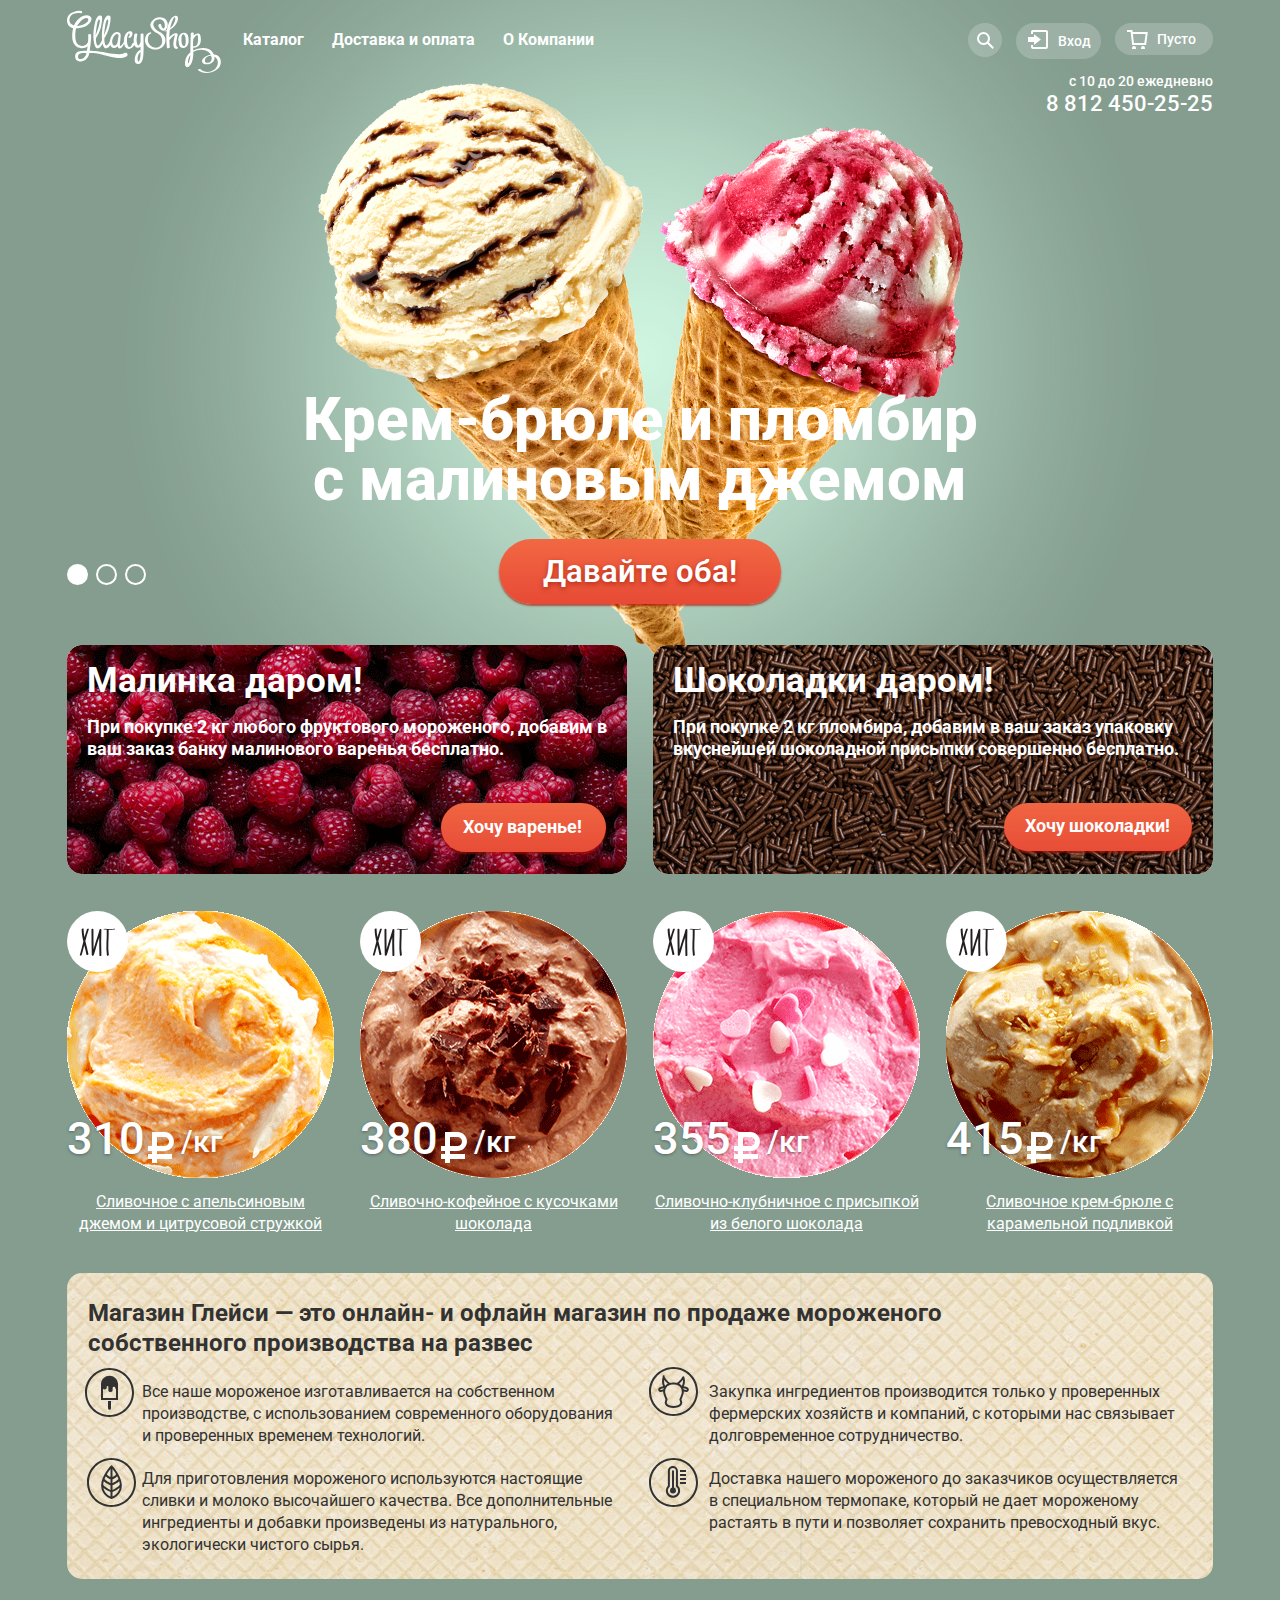
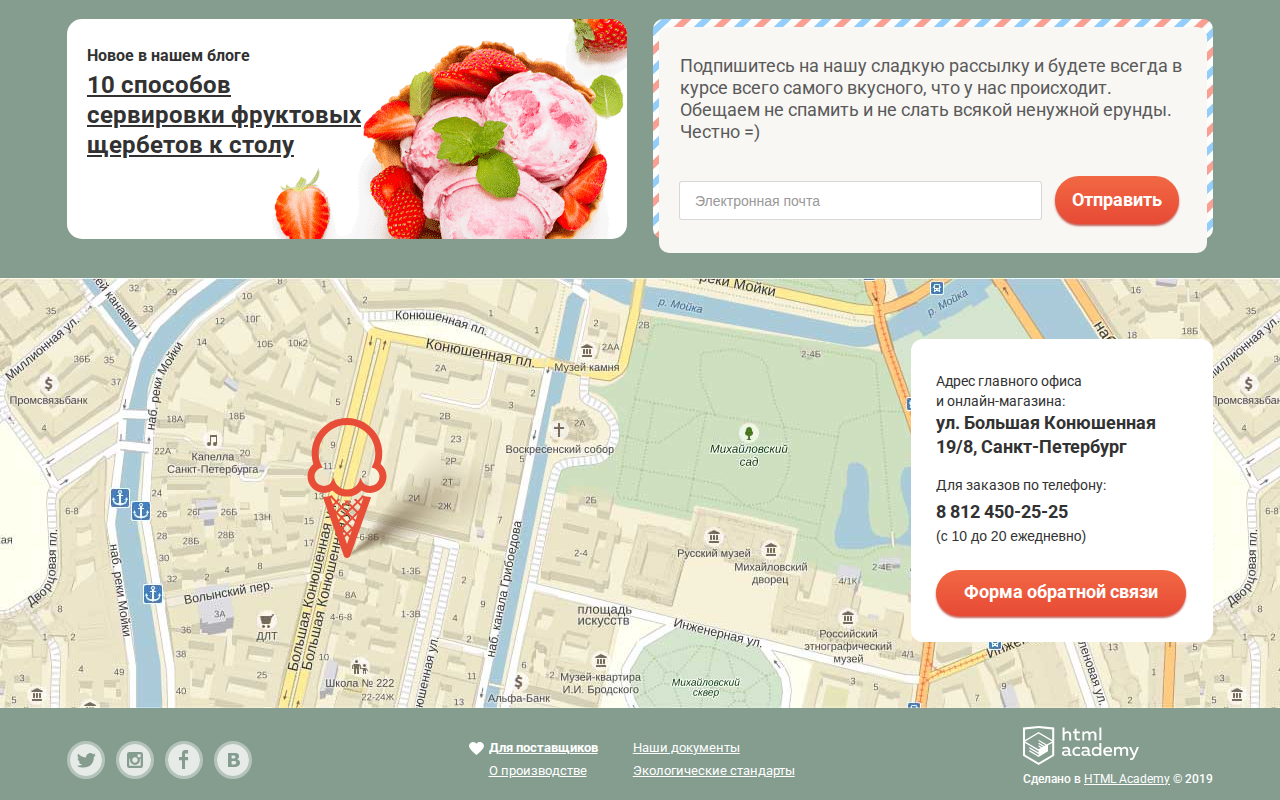
==== commit ee3739e1: "улучшает соответствие с макетом" ====
--- a/index.html
+++ b/index.html
@@ -294,7 +294,7 @@
   </div>
 
 
-  <!--Форма обратной связи-->
+  <!--Форма обратной связи
   <form class="modal modal-feedback" action="https://echo.htmlacademy.ru" method="post">
     <button class="modal-close" type="button">Закрыть</button>
     <h2 class="modal-answer">Мы обязательно вам ответим!</h2>
@@ -382,7 +382,7 @@
       }
     });
   </script>
-  <script src="../js/script.js"></script>
+  <script src="../js/script.js"></script> -->
 
 
   <!--Форма обратной связи-->
@@ -406,7 +406,7 @@
     </form>
   </div>
   <div class="modal-overlay"></div>
-  <script src="../js/script.js"></script>
+  <script src="js/script.js"></script>
 
 
 </body>
--- a/css/style.css
+++ b/css/style.css
@@ -57,8 +57,6 @@
   padding: 0;
 
   font-family: "Roboto", Arial, sans-serif;
-  font-size: 16px;
-  line-height: 24px;
   font-weight: 500;
   color: #ffffff;
   background-color: #849d8f;
@@ -1477,7 +1475,7 @@
 }
 
 .filter-fat-radio .filter-option {
-  padding: 7px 3px 11px 45px;
+  padding: 10px 3px 8px 45px;
 }
 
 .filter-fillers-checkbox .filter-option {
@@ -1606,14 +1604,11 @@
 }
 
 .promotion {
-  display: -webkit-box;
-  display: -ms-flexbox;
   display: flex;
-  -webkit-box-pack: justify;
       -ms-flex-pack: justify;
           justify-content: space-between;
   margin-top: 41px;
-  margin-bottom: 40px;
+  margin-bottom: 37px;
 }
 
 .promotion .promotion-raspberry, .promotion .promotion-chocolate {
@@ -1751,6 +1746,7 @@
 }
 
 .best-choice a, .main-ice-cream a {
+  margin-top: 6px;
   font-size: 16px;
   line-height: 22px;
 
@@ -1786,8 +1782,7 @@
   position: relative;
   z-index: 30;
 
-  margin-bottom: 46px;
-  padding: 5px;
+  margin-bottom: 0;
 }
 
 .best-choice .ice-cream::before {
@@ -1822,8 +1817,15 @@
 
 .ice-cream .price {
   position: absolute;
-  bottom: 60px;
-
+  top: 205px;
+
+  text-shadow: 0 1px 3px rgba(49, 50, 53, 0.5);
+}
+
+ice-cream .price {
+  position: absolute;
+  top: 175px;
+  left: -25px;
   text-shadow: 0 1px 3px rgba(49, 50, 53, 0.5);
 }
 
@@ -2492,9 +2494,10 @@
 }
 
 .footer-info {
+  display: flex;
   width: 331px;
-  margin-right: 21px;
   margin-top: 13px;
+  margin-left: 22px;
 
   font-size: 13px;
   line-height: 18px;
@@ -2505,13 +2508,13 @@
   vertical-align: middle;
 }
 
+.footer-info a:first-child {
+ margin-bottom: 5px;
+}
+
 .footer-info .supply {
   position: relative;
 
-  margin-right: 32px;
-  margin-bottom: 9px;
-  padding-left: 22px;
-
   font-weight: bold;
 }
 
@@ -2520,7 +2523,7 @@
 
   position: absolute;
   top: 3px;
-  left: 0;
+  left: -20px;
 
   width: 15px;
   height: 13px;
@@ -2529,19 +2532,6 @@
   background-repeat: no-repeat;
   background-position: 0 0;
 }
-
-/*.footer-info a:nth-child(2) {
-  margin-bottom: 9px;
-}
-
-.footer-info a:nth-child(3) {
-  margin-right: 44px;
-  padding-left: 22px;
-}
-
-.inner-page .footer-info a:nth-child(3) {
-  margin-right: 35px;
-}*/
 
 .footer-copyright .copyright {
   margin-top: 0;
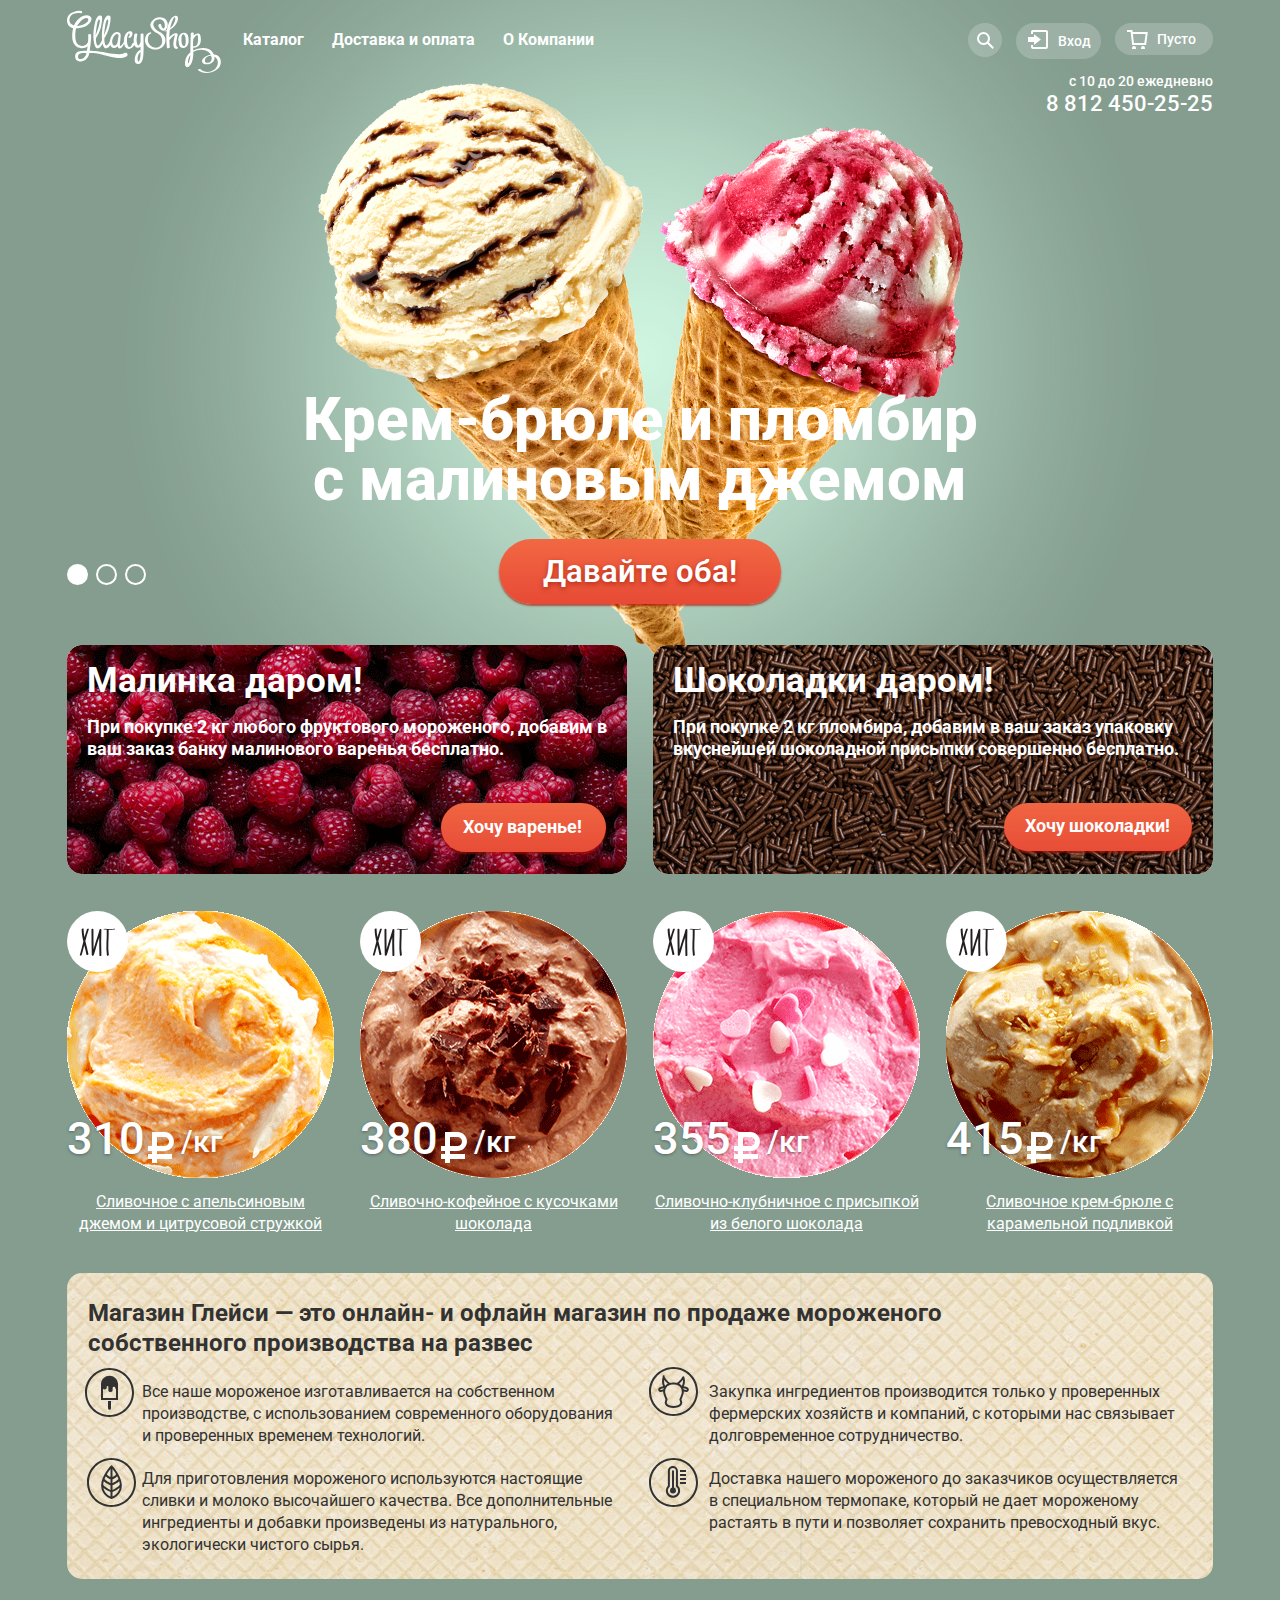
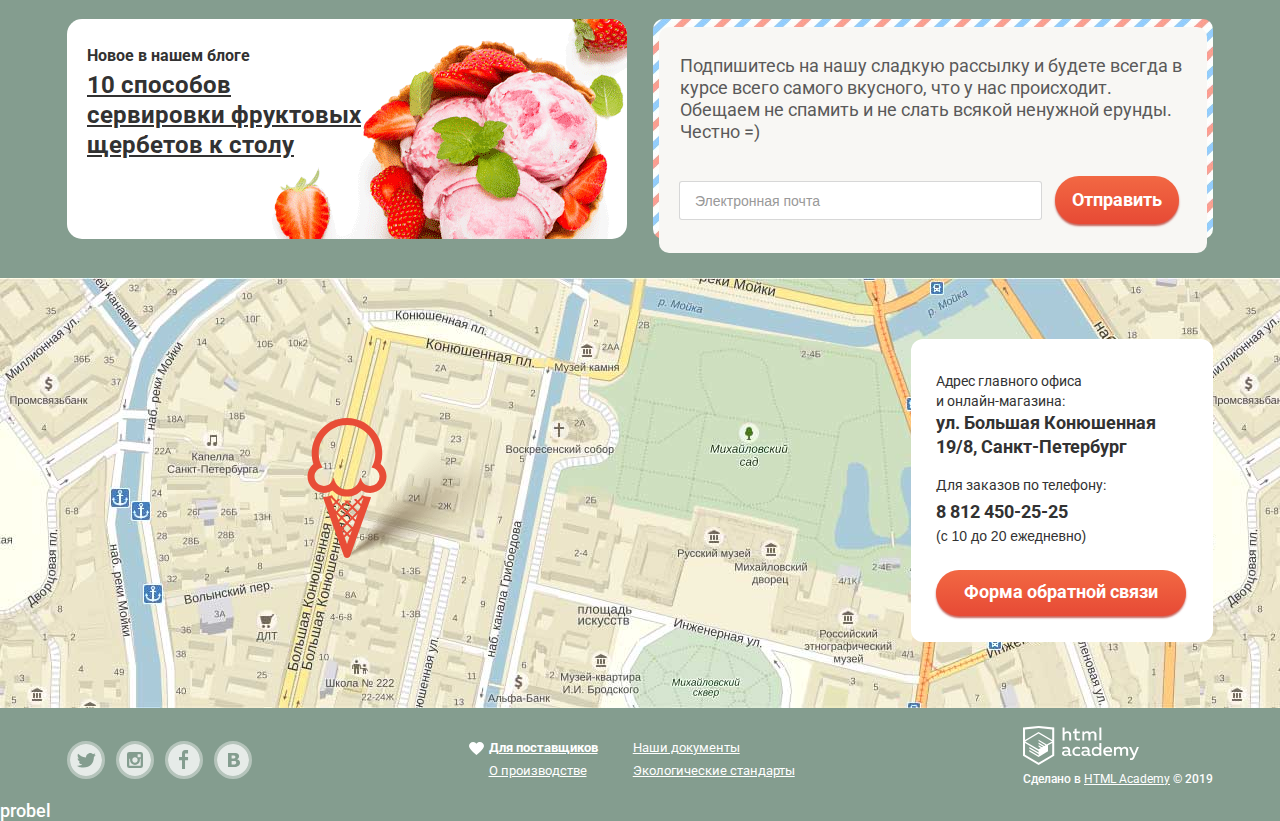
==== commit 3ac1ece1: "changes" ====
--- a/index.html
+++ b/index.html
@@ -28,6 +28,7 @@
         <ul class="site-navigation">
           <li class="catalog"><a href="catalog.html">Каталог</a>
             <ul class="modal modal-list-new-items">
+              <li class="title-new-items">Новинки</li>
               <li class="title-new-items">Новинки</li>
               <li><a href="catalog.html">Сливочное</a></li>
               <li><a href="#">Щербеты</a></li>
@@ -408,6 +409,8 @@
   <div class="modal-overlay"></div>
   <script src="js/script.js"></script>
 
+  <!--&nbsp;--> probel
+
 
 </body>
 
--- a/css/style.css
+++ b/css/style.css
@@ -1611,7 +1611,8 @@
   margin-bottom: 37px;
 }
 
-.promotion .promotion-raspberry, .promotion .promotion-chocolate {
+.promotion .promotion-raspberry, 
+.promotion .promotion-chocolate {
   display: -webkit-box;
   display: -ms-flexbox;
   display: flex;
